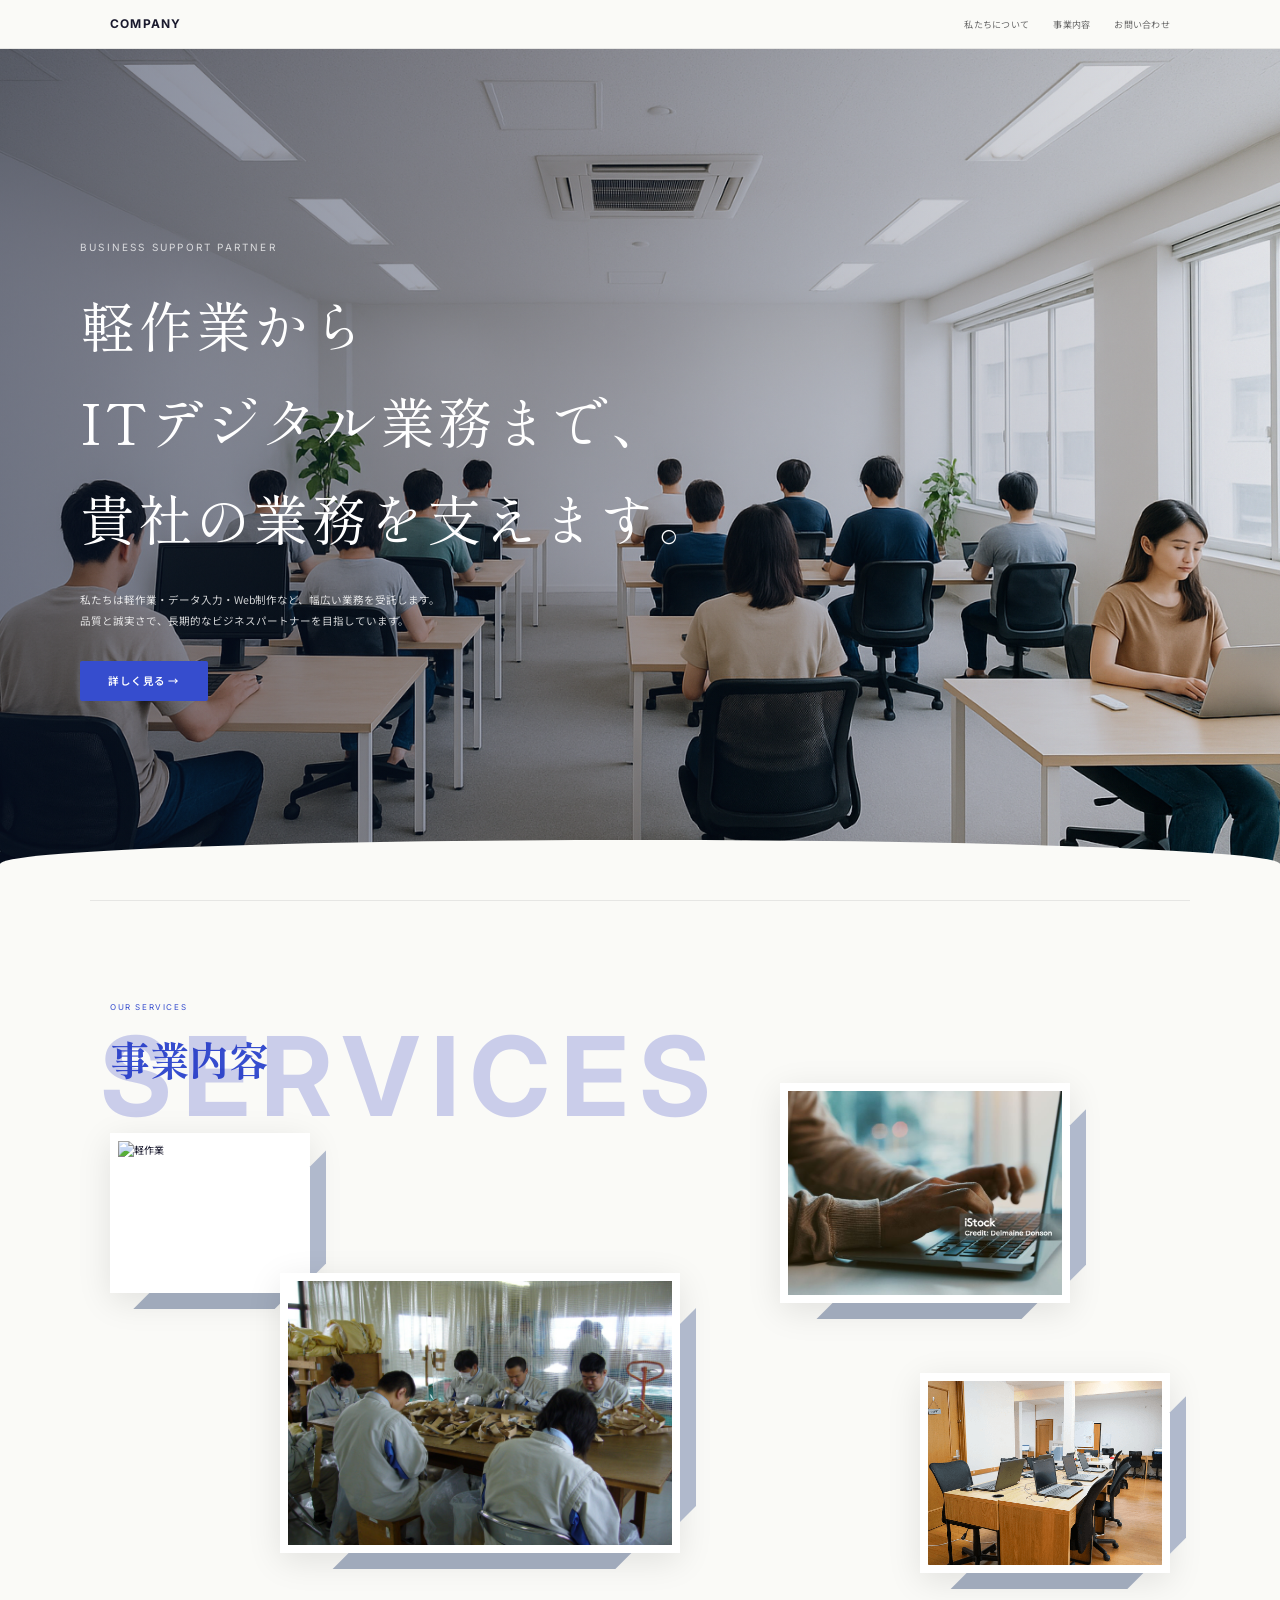
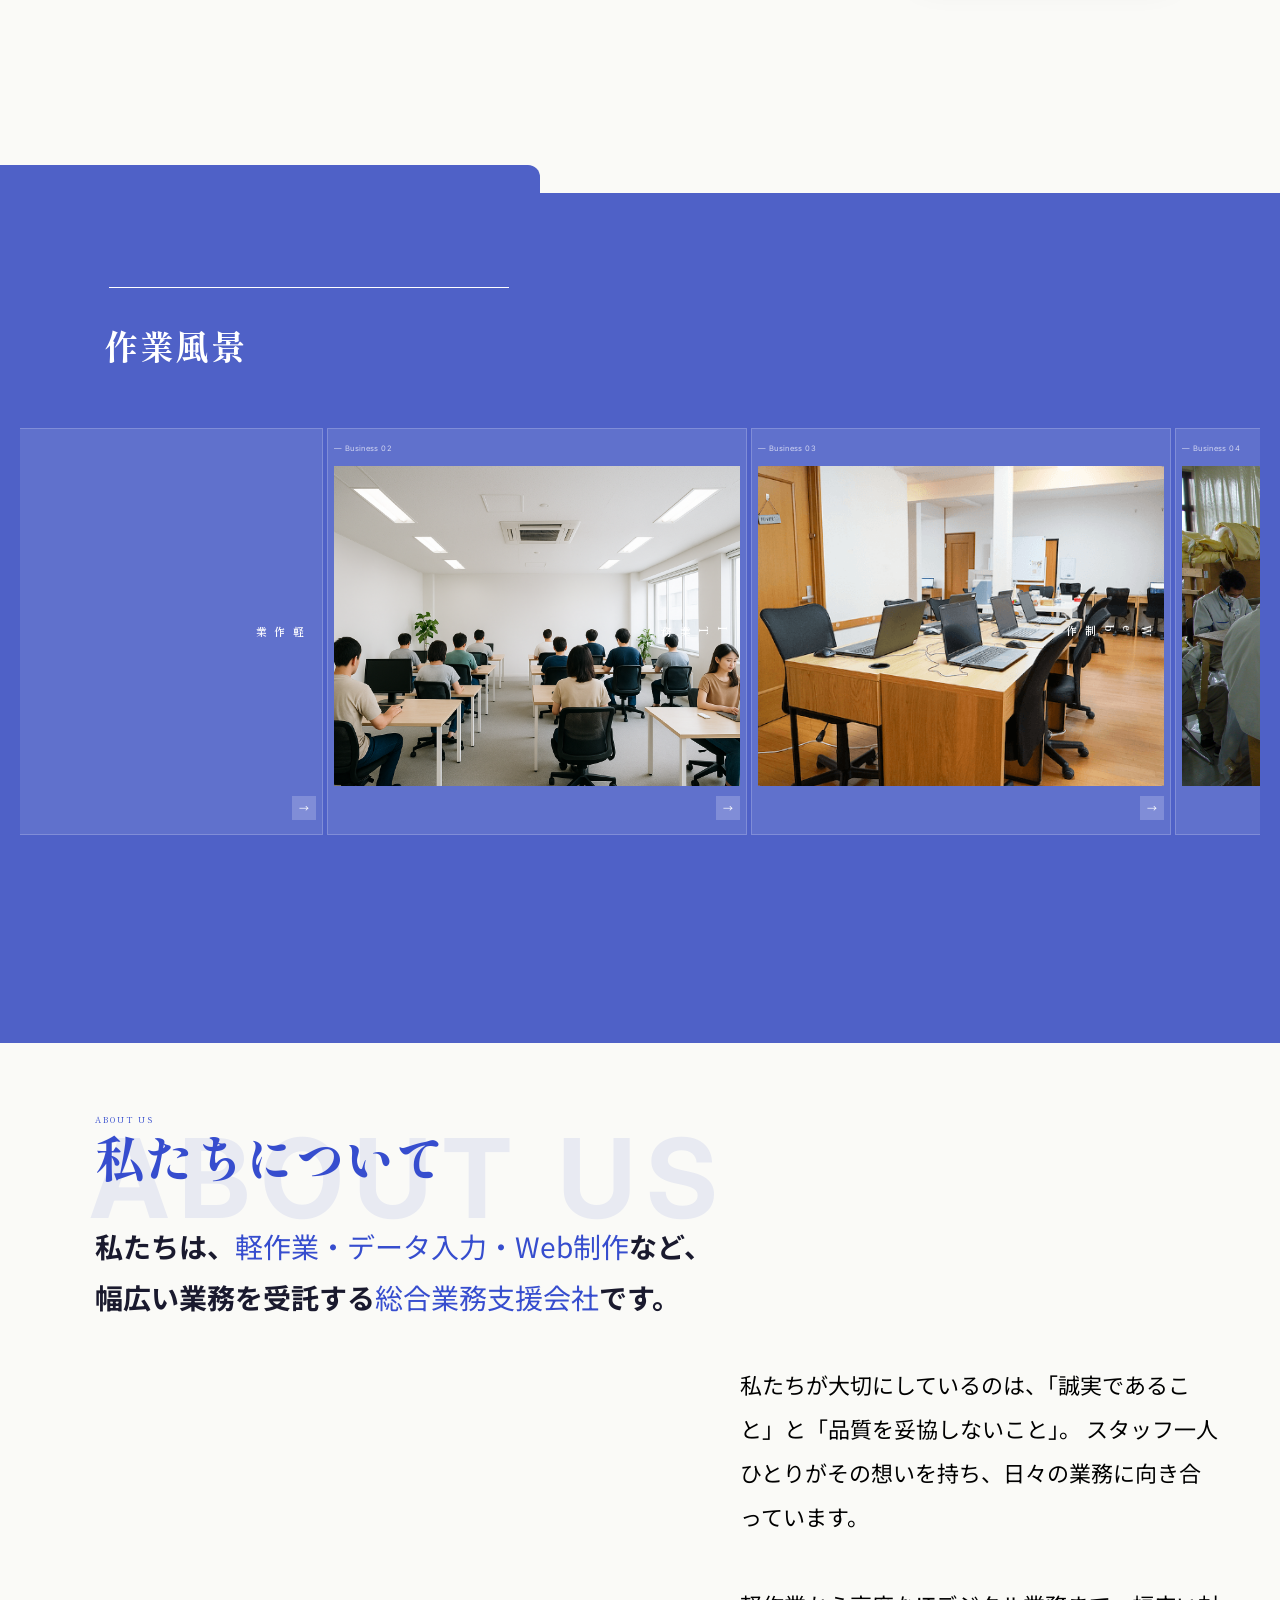
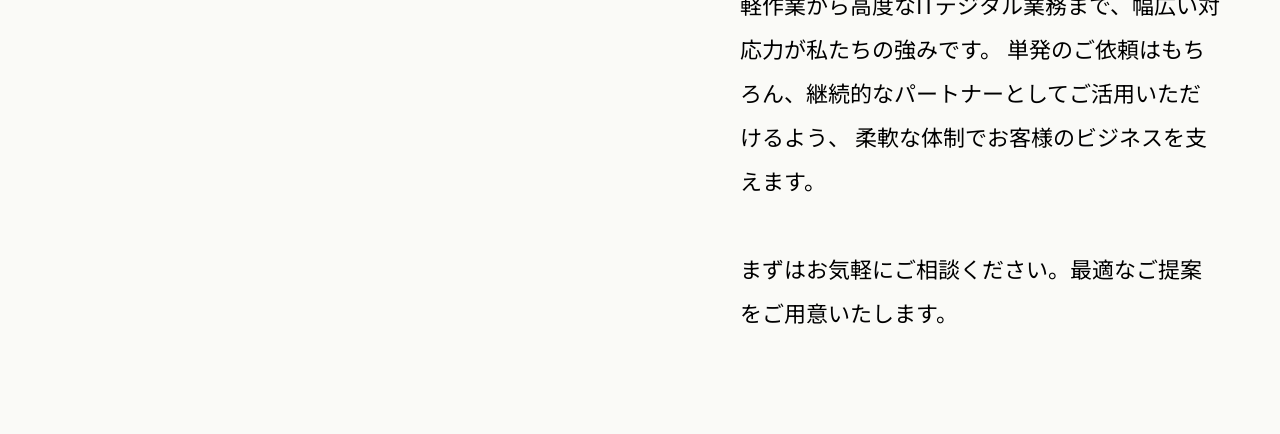
==== index.html @ 81dd6412 "update" ====
<!doctype html>
<html lang="ja">
  <head>
    <meta charset="UTF-8" />
    <meta name="viewport" content="width=device-width, initial-scale=1.0" />
    <title>株式会社〇〇 | 軽作業・IT・Web受注</title>
    <link rel="preconnect" href="https://fonts.googleapis.com" />
    <link href="https://fonts.googleapis.com/css2?family=Noto+Sans+JP:wght@400;500;700&family=Inter:wght@400;600;700&family=Shippori+Mincho:wght@400;600;700&display=swap" rel="stylesheet" />
    <link href="https://unpkg.com/aos@2.3.4/dist/aos.css" rel="stylesheet">
    <link rel="stylesheet" href="css/reset.css" />
    <link rel="stylesheet" href="css/style.css" />
    <link rel="stylesheet" href="css/work.css" />
  </head>
  <body>
    <!-- ナビゲーション -->
    <header class="header">
      <div class="header-inner">
        <a href="#" class="logo">COMPANY</a>
        <nav class="nav">
          <a href="#about" class="nav-link">私たちについて</a>
          <a href="service.html" class="nav-link">事業内容</a>
          <a href="#contact" class="nav-link">お問い合わせ</a>
        </nav>
      </div>
    </header>

    <!-- セクション0: フルスクリーンヒーロー（新規挿入） -->
    <section class="fv">
      <div class="fv-bg">
        <div class="fv-bg-slide fv-bg-slide--1 is-active"></div>
        <div class="fv-bg-slide fv-bg-slide--2"></div>
        <div class="fv-bg-slide fv-bg-slide--3"></div>
      </div>
      <div class="fv-inner">
        <p class="fv-label">Business Support Partner</p>
        <h1 class="fv-title">
          <span class="fv-line fv-line--1">軽作業から</span>
          <span class="fv-line fv-line--2">ITデジタル業務まで、</span>
          <span class="fv-line fv-line--3">貴社の業務を支えます。</span>
        </h1>
        <p class="fv-desc">
          私たちは軽作業・データ入力・Web制作など、幅広い業務を受託します。<br />
          品質と誠実さで、長期的なビジネスパートナーを目指しています。
        </p>
        <a href="#about" class="btn-primary fv-btn">詳しく見る →</a>
      </div>
    </section>
    <div class="fv-wave"></div>

    <!-- セクション2: 事業内容 -->
    <section class="service" id="service">
      <div class="service-inner">
        <p class="section-label" data-aos="fade">Our Services</p>
        <h2 class="section-title" data-aos="fade" data-aos-delay="100">事業内容</h2>
        <p class="service-bg-text" data-aos="fade" data-aos-delay="150">SERVICES</p>

        <!-- ジグザグ写真エリア -->
        <div class="service-zigzag">
          <div class="zz-photo zz-photo--1" data-aos="fade"><img src="img/軽作業風景.png" alt="軽作業" /></div>
          <div class="zz-photo zz-photo--2" data-aos="fade" data-aos-delay="100"><img src="img/軽作業風景_1.jpg" alt="軽作業2" /></div>
          <div class="zz-photo zz-photo--3" data-aos="fade" data-aos-delay="200"><img src="img/IT作業風景.jpg" alt="IT作業" /></div>
          <div class="zz-photo zz-photo--4" data-aos="fade" data-aos-delay="300"><img src="img/デスク風景.png" alt="デスク" /></div>
        </div>
      </div>
    </section>

    <!-- セクション3: スライダー -->
    <section class="slider-section" id="business">
      <div class="slider-left"> <p class="slider-label">作業風景</p> </div>

      <div class="slider-track-wrap">
        <div class="slider-track" id="sliderTrack">
          <!-- スライドカードエリア -->
          <div class="slide-card">
            <p class="slide-num">— Business 01</p>
            <div class="slide-img-wrap">
              <img src="img/軽作業風景.png" alt="軽作業" />
            </div>
            <p class="slide-name">軽<br />作<br />業</p>
            <a href="#" class="slide-arrow">→</a>
          </div>

          <div class="slide-card">
            <p class="slide-num">— Business 02</p>
            <div class="slide-img-wrap">
              <img src="img/同じほうこうをむいているIT.png" alt="IT作業" />
            </div>
            <p class="slide-name">I<br />T<br />業<br />務</p>
            <a href="#" class="slide-arrow">→</a>
          </div>

          <div class="slide-card">
            <p class="slide-num">— Business 03</p>
            <div class="slide-img-wrap">
              <img src="img/デスク風景.png" alt="Web制作" />
            </div>
            <p class="slide-name">W<br />e<br />b<br />制<br />作</p>
            <a href="#" class="slide-arrow">→</a>
          </div>

          <div class="slide-card">
            <p class="slide-num">— Business 04</p>
            <div class="slide-img-wrap">
              <img src="img/軽作業風景_1.jpg" alt="データ入力" />
            </div>
            <p class="slide-name">デ<br />ー<br />タ<br />入<br />力</p>
            <a href="#" class="slide-arrow">→</a>
          </div>
        </div>
      </div>
    </section>

    <!-- セクション4: 会社について -->
    <section class="about-section" id="about-us">
      <p class="about-bg-text">ABOUT US</p>
      <div class="about-top">
        <p class="about-label" data-aos="fade">About us</p>
        <h2 class="about-heading" data-aos="fade" data-aos-delay="100">私たちについて</h2>
      </div>
      <div class="about-inner">
        <div class="about-right">
          <p class="about-catch" data-aos="fade" data-aos-delay="150">
            私たちは、<span class="about-accent">軽作業・データ入力・Web制作</span>など、<br />
            幅広い業務を受託する<span class="about-accent">総合業務支援会社</span>です。
          </p>
          <div class="about-desc-wrap" data-aos="fade" data-aos-delay="250">
            <p class="about-desc">
              私たちが大切にしているのは、「誠実であること」と「品質を妥協しないこと」。
              スタッフ一人ひとりがその想いを持ち、日々の業務に向き合っています。<br /><br />
              軽作業から高度なITデジタル業務まで、幅広い対応力が私たちの強みです。
              単発のご依頼はもちろん、継続的なパートナーとしてご活用いただけるよう、
              柔軟な体制でお客様のビジネスを支えます。<br /><br />
              まずはお気軽にご相談ください。最適なご提案をご用意いたします。
            </p>
          </div>
        </div>
      </div>
    </section>

    <script src="script.js"></script>
    <script src="https://unpkg.com/aos@2.3.4/dist/aos.js"></script>
    <script>AOS.init({ duration: 1200, once: true });</script>
  </body>
</html>
---- css/style.css ----
/*
Theme Name: 
*/

html {
  font-size: calc(10 / 1280 * 100vw);
  /* 画面幅1280pxで10px*/
}

img {
  width: 100%;
  object-fit: cover;
}

.sp_only {
  display: none;
}
/* <!-- メインビジュアルここから --> */
.ar_main_img {
  height: 37rem;
  object-fit: cover;
}

/* ┌─────────────────────────────────────────┐
   │ サイト共通部分                        │
   └─────────────────────────────────────────┘ */
:root {
  --side-width: 22rem;
  --font-size-base: 1.4rem;
}

@media screen and (max-width: 699.98px) {
  html {
    font-size: calc(10 / 375 * 100vw);
    /* 画面幅375pxで10px*/
  }
  /* <!-- メインビジュアルここから --> */
  .ar_main_img {
    margin-top: 8rem;
    height: 15rem;
  }
  /* <!-- メインビジュアルここまで --> */
  .sp_only {
    display: block;
  }
}
---- css/work.css ----
/* ===========================
   スクロール出現アニメーション
   =========================== */
.reveal {
  opacity: 0;
  transform: translateY(40px);
  transition:
    opacity 0.9s ease-out,
    transform 0.9s ease-out;
}
.reveal.is-visible {
  opacity: 1;
  transform: translateY(0);
}
.reveal-left {
  opacity: 0;
  transform: translateX(-60px);
  transition:
    opacity 0.9s ease-out,
    transform 0.9s ease-out;
}
.reveal-left.is-visible {
  opacity: 1;
  transform: translateX(0);
}
.reveal-right {
  opacity: 0;
  transform: translateX(60px);
  transition:
    opacity 0.9s ease-out,
    transform 0.9s ease-out;
}
.reveal-right.is-visible {
  opacity: 1;
  transform: translateX(0);
}
.reveal-delay-1 {
  transition-delay: 0.15s;
}
.reveal-delay-2 {
  transition-delay: 0.3s;
}
.reveal-delay-3 {
  transition-delay: 0.45s;
}

/* ===========================
   リセット・基本設定
   =========================== */

*,
*::before,
*::after {
  margin: 0;
  padding: 0;
  box-sizing: border-box;
}

:root {
  --bg: #fafaf7;
  --bg-card: #ffffff;
  --bg-card-hover: #eef1f8;
  --border: rgba(0, 0, 0, 0.08);
  --text-primary: #1a1a2e;
  --text-secondary: #666;
  --accent: #364dce;
  --accent-light: rgba(59, 78, 240, 0.1);
  --font-en: "Inter", sans-serif;
  --font-ja: "Noto Sans JP", sans-serif;
  --work-bg-color: #4f61c7; /*作業風景用カラー（第三セクション）*/
  --font-title: "Shippori Mincho", serif;
}

body {
  background: var(--bg);
  color: var(--text-primary);
  font-family: var(--font-ja);
  line-height: 1.7;
}

a {
  text-decoration: none;
  color: inherit;
}

/* ┌─────────────────────────────────────────┐
   │ ヘッダー                        │
   └─────────────────────────────────────────┘ */

.header {
  position: fixed;
  top: 0;
  left: 0;
  width: 100%;
  z-index: 100;
  border-bottom: 1px solid var(--border);
  background: var(--bg);
  backdrop-filter: blur(12px);
}

.header-inner {
  max-width: 110rem;
  margin: 0 auto;
  padding: 1.4rem 2rem;
  display: flex;
  align-items: center;
  justify-content: space-between;
}

.logo {
  font-family: var(--font-en);
  font-weight: 700;
  font-size: 1.2rem;
  letter-spacing: 0.1em;
  color: var(--text-primary);
}

.nav {
  display: flex;
  gap: 2.4rem;
}

.nav-link {
  font-size: 0.9rem;
  color: var(--text-secondary);
  transition: color 0.2s;
  letter-spacing: 0.03em;
}

.nav-link:hover {
  color: var(--text-primary);
}

/* ┌─────────────────────────────────────────┐
   │ フルスクリーンヒーロー（新規）          │
   └─────────────────────────────────────────┘ */

.fv {
  position: relative;
  width: 100%;
  min-height: 100vh;
  display: flex;
  align-items: center;
  overflow: hidden;
}

/* 背景スライドショーラッパー */
.fv-bg {
  position: absolute;
  inset: 0;
  z-index: 0;
}

.fv-bg-slide {
  position: absolute;
  inset: 0;
  background-size: cover;
  background-position: center;
  opacity: 0;
  transition: opacity 1.4s ease;
}

.fv-bg-slide.is-active {
  opacity: 1;
}

.fv-bg-slide--1 {
  background-image: url("../img/女性の画像・メッセージ付き.webp");
}

.fv-bg-slide--2 {
  background-image: url("../img/同じほうこうをむいているIT.png");
}

.fv-bg-slide--3 {
  background-image: url("../img/軽作業風景_AI.png");
}

/* 左から右へ暗くなるオーバーレイ（テキスト読みやすく） */
.fv::after {
  content: "";
  position: absolute;
  inset: 0;
  background: linear-gradient(to right, rgba(10, 20, 50, 0.5) 0%, rgba(10, 20, 50, 0.3) 55%, rgba(10, 20, 50, 0.1) 100%);
  z-index: 1;
}

@keyframes fv-zoom {
  from {
    transform: scale(1.08);
  }
  to {
    transform: scale(1);
  }
}

/* 白波（FVの直後・FV画像の上に重ねる） */
.fv-wave {
  position: relative;
  margin-top: -60px;
  height: 60px;
  background: var(--bg);
  border-radius: 50% 50% 0 0 / 40% 40% 0 0;
  z-index: 10;
}

.fv-inner {
  position: relative;
  z-index: 2;
  padding: 12rem 8rem 8rem;
  max-width: 80rem;
}

.fv-label {
  font-family: var(--font-en);
  font-size: 1rem;
  letter-spacing: 0.22em;
  color: rgba(255, 255, 255, 0.75);
  text-transform: uppercase;
  margin-bottom: 2rem;
  opacity: 0;
  animation: fv-slide-in 0.8s ease-out 0.2s forwards;
}

.fv-title {
  font-family: var(--font-title);
  font-size: 5.5rem;
  font-weight: 600;
  line-height: 1.75;
  letter-spacing: 0.05em;
  color: #fff;
  margin-bottom: 2.4rem;
}

.fv-line {
  display: block;
  opacity: 0;
  animation: fv-slide-in 0.8s ease-out forwards;
}

.fv-line--1 {
  animation-delay: 0.5s;
}
.fv-line--2 {
  animation-delay: 0.85s;
}
.fv-line--3 {
  animation-delay: 1.2s;
}

@keyframes fv-slide-in {
  from {
    opacity: 0;
    transform: translateX(-48px);
  }
  to {
    opacity: 1;
    transform: translateX(0);
  }
}

.fv-desc {
  font-size: 1.05rem;
  color: rgba(255, 255, 255, 0.82);
  line-height: 2;
  margin-bottom: 3rem;
  opacity: 0;
  animation: fv-slide-in 0.8s ease-out 1.6s forwards;
}

.fv-btn {
  opacity: 0;
  animation: fv-slide-in 0.8s ease-out 2s forwards;
}

/* ┌─────────────────────────────────────────┐
   │ メインビジュアル                        │
   └─────────────────────────────────────────┘ */

.hero {
  min-height: 100vh;
  display: flex;
  align-items: center;
  padding: 8rem 2rem 6rem;
  position: relative;
  overflow: hidden;
  max-width: 110rem;
  margin: 0 auto;
}

.hero-inner {
  position: relative;
  z-index: 2;
  max-width: 64rem;
}

.hero-label {
  font-family: var(--font-en);
  font-size: 1rem;
  letter-spacing: 0.2em;
  color: var(--accent);
  text-transform: uppercase;
  margin-bottom: 2rem;
}

.hero-title {
  font-family: var(--font-title);
  font-size: 5.5rem;
  font-weight: 600;
  line-height: 1.7;
  letter-spacing: 0.05em;
  margin-bottom: 2rem;
  color: var(--text-primary);
}

.hero-accent {
  color: var(--accent);
}

/* 蛍光ペンアニメーション */
.marker {
  background-image: linear-gradient(to right, rgba(100, 180, 255, 0.5) 0%, rgba(100, 180, 255, 0.5) 100%);
  background-repeat: no-repeat;
  background-size: 0% 0.4em;
  background-position: left 90%;
  padding-bottom: 0.1em;
  animation: marker-draw 0.6s ease forwards;
  animation-play-state: paused;
}

.marker--1 {
  animation-delay: 0.3s;
}
.marker--2 {
  animation-delay: 0.9s;
}
.marker--3 {
  animation-delay: 1.5s;
}

@keyframes marker-draw {
  from {
    background-size: 0% 0.4em;
  }
  to {
    background-size: 100% 0.4em;
  }
}

body.loaded .marker {
  animation-play-state: running;
}

.hero-desc {
  font-size: 1.1rem;
  color: var(--text-secondary);
  line-height: 1.9;
  margin-bottom: 3rem;
}

.btn-primary {
  display: inline-block;
  padding: 1.1rem 2.8rem;
  background: var(--accent);
  color: #fff;
  font-size: 1.05rem;
  font-weight: 600;
  letter-spacing: 0.05em;
  border-radius: 2px;
  transition: opacity 0.2s;
}

.btn-primary:hover {
  opacity: 0.85;
}

/* ヒーロー右側 */
.hero-deco {
  position: absolute;
  right: 0;
  top: 50%;
  transform: translateY(-50%);
  width: 64rem;
  height: 60rem;
  pointer-events: none;
}

.hero-photo {
  position: absolute;
  background: #fff;
  padding: 0.8rem;
  box-shadow: 0 1.2rem 4rem rgba(0, 0, 0, 0.15);
}

.hero-photo img {
  display: block;
  width: 100%;
  height: 100%;
  object-fit: cover;
}

/* 右側面 */
.hero-photo::before {
  content: "";
  position: absolute;
  top: 1.2rem;
  right: -1.8rem;
  width: 1.8rem;
  height: 100%;
  background: #b0b9cc;
  transform-origin: left center;
  transform: skewY(-45deg) scaleY(0.707);
}

/* 下側面 */
.hero-photo::after {
  content: "";
  position: absolute;
  bottom: -1.8rem;
  left: 1.2rem;
  width: 100%;
  height: 1.8rem;
  background: #a0aabb;
  transform-origin: top center;
  transform: skewX(-45deg) scaleX(0.707);
}

.hero-photo--1 {
  width: 46rem;
  height: 31.5rem;
  top: 0;
  right: 0;
  z-index: 2;
}

.hero-photo--2 {
  width: 40rem;
  height: 27.5rem;
  bottom: -4rem;
  right: 0;
  z-index: 1;
}

/* ┌─────────────────────────────────────────┐
    │ 事業内容（セクション2）                        │
    └─────────────────────────────────────────┘ */

.service {
  padding: 10rem 2rem 17rem;
  max-width: 110rem;

  margin: 0 auto;
  border-top: 1px solid var(--border);
  overflow: visible;
  position: relative;
}

.service::after {
  content: "";
  position: absolute;
  bottom: 0;
  left: -10rem;
  width: 101vw; /* 画面幅いっぱいにする */
  height: 5rem;
  /* background: linear-gradient(to bottom, #b0badc, var(--accent)); */
  background-color: var(--work-bg-color);
  z-index: 0;
}

.service::before {
  content: "";
  position: absolute;
  bottom: 5rem;
  left: -10rem;
  width: 50%;
  height: 2.8rem;
  /* background: linear-gradient(to bottom, #b0badc, var(--accent)); */
  background-color: var(--work-bg-color);
  border-radius: 0 1.2rem 0 0;
  z-index: 0;
}

.service-inner {
  max-width: 110rem;
  margin: 0 auto;
  position: relative;
}

.section-label {
  font-family: var(--font-en);
  font-size: 0.8rem;
  letter-spacing: 0.2em;
  color: var(--accent);
  text-transform: uppercase;
  margin-bottom: 1rem;
}

/* 事業内容 */
.section-title {
  font-size: 4rem;
  font-weight: 800;
  margin-bottom: 2rem;
  letter-spacing: -0.01em;
  color: var(--accent);
  font-family: var(--font-title);
}

/* 背景の大きい薄いテキスト */
.service-bg-text {
  font-family: var(--font-en);
  font-size: clamp(6rem, 14vw, 11rem);
  font-weight: 700;
  color: rgba(31, 47, 190, 0.22);
  position: absolute;
  top: 2rem;
  left: -1rem;
  letter-spacing: 0.1em;
  pointer-events: none;
  user-select: none;
  line-height: 1;
}

/* ジグザグ写真エリア */
.service-zigzag {
  position: relative;
  height: 56rem;
  margin-top: 2rem;
}

.zz-photo {
  position: absolute;
  background: #fff;
  padding: 0.8rem;
  box-shadow: 0 0.8rem 3.2rem rgba(0, 0, 0, 0.1);
  overflow: visible;
}

.zz-photo img {
  display: block;
  width: 100%;
  height: 100%;
  object-fit: cover;
  position: relative;
  z-index: 2;
}

.zz-photo::before {
  content: "";
  position: absolute;
  top: 1rem;
  right: -1.6rem;
  width: 1.6rem;
  height: 100%;
  background: #b0b9cc;
  transform-origin: left center;
  transform: skewY(-45deg) scaleY(0.707);
  z-index: 1;
}

.zz-photo::after {
  content: "";
  position: absolute;
  bottom: -1.6rem;
  left: 1rem;
  width: 100%;
  height: 1.6rem;
  background: #a0aabb;
  transform-origin: top center;
  transform: skewX(-45deg) scaleX(0.707);
  z-index: 1;
}

.zz-photo--1 {
  width: 20rem;
  height: 16rem;
  top: 2rem;
  left: 0;
}

.zz-photo--2 {
  width: 40rem;
  height: 28rem;
  top: 16rem;
  left: 17rem;
  z-index: 2;
}

.zz-photo--3 {
  width: 29rem;
  height: 22rem;
  top: -3rem;
  right: 10rem;
}

.zz-photo--4 {
  width: 25rem;
  height: 20rem;
  top: 26rem;
  right: 0;
}

/* 青い三角装飾 */
.deco-tri {
  position: absolute;
  width: 0;
  height: 0;
  pointer-events: none;
}

.deco-tri--1 {
  border-left: 4rem solid transparent;
  border-right: 4rem solid transparent;
  border-bottom: 7rem solid var(--accent);
  top: 1rem;
  right: 16rem;
  transform: rotate(20deg);
}

.deco-tri--2 {
  border-left: 2.8rem solid transparent;
  border-right: 2.8rem solid transparent;
  border-bottom: 5rem solid var(--accent);
  bottom: 20rem;
  left: 38rem;
  transform: rotate(-15deg);
}

.deco-tri--3 {
  border-left: 2rem solid transparent;
  border-right: 2rem solid transparent;
  border-bottom: 3.6rem solid var(--accent);
  bottom: 16rem;
  right: 24rem;
  transform: rotate(10deg);
}

.service-num {
  font-family: var(--font-en);
  font-size: 0.75rem;
  color: var(--accent);
  letter-spacing: 0.1em;
  display: block;
  margin-bottom: 0.6rem;
}

.service-name {
  font-size: 1.05rem;
  font-weight: 700;
  margin-bottom: 0.5rem;
  color: var(--text-primary);
}

.service-desc {
  font-size: 0.82rem;
  color: var(--text-secondary);
  line-height: 1.8;
}

/* ┌─────────────────────────────────────────┐
   │ スライダーセクション                        │
   └─────────────────────────────────────────┘ */

.slider-section {
  padding: 7rem 2rem 10rem;

  background: var(--work-bg-color);
  position: relative;
  overflow: hidden;
  height: auto;
  min-height: 80rem;
}

.slider-left {
  flex-shrink: 0;
  padding: 0.4rem;
  display: flex;
  flex-direction: column;
  justify-content: flex-start;
  position: relative;
  z-index: 2;
}

/* 作業風景 */
.slider-label {
  font-family: var(--font-title);
  font-size: 4rem;
  font-size: clamp(2.2rem, 4vw, 3.4rem);
  font-weight: 700;
  color: white;
  letter-spacing: 0.05em;
  margin-bottom: 5rem;
  margin-left: 8rem;
  position: relative;
}

.slider-label::after {
  content: "";

  position: absolute;
  top: -3rem;
  left: 0.5rem;
  width: 40rem;
  height: 0.1rem;
  color: white;
  border-top: 0.1rem solid white;
}

.slider-btn:hover {
  opacity: 1;
}

/* スライドトラック */
.slider-track-wrap {
  overflow: hidden;
  position: relative;
}

.slider-track-wrap::before,
.slider-track-wrap::after {
  content: "";
  position: absolute;
  top: 0;
  width: 12rem;
  height: 100%;
  z-index: 2;
  pointer-events: none;
}

.slider-track-wrap::before {
  left: 0;
  /* background: linear-gradient(to right, var(--accent), transparent); */
}

.slider-track-wrap::after {
  right: 0;
  /* background: linear-gradient(to left, var(--accent), transparent); */
}

.slider-track {
  display: flex;
  gap: 0.4rem;
  padding: 0;
  will-change: transform;
}

.slide-card {
  flex-shrink: 0;
  width: 42rem;
  background: rgba(255, 255, 255, 0.1);
  border: 1px solid rgba(255, 255, 255, 0.2);
  padding: 1.4rem 0.6rem;
  position: relative;
  display: flex;
  flex-direction: column;
}

.slide-num {
  font-family: var(--font-en);
  font-size: 0.75rem;
  color: rgba(255, 255, 255, 0.7);
  margin-bottom: 1rem;
  letter-spacing: 0.05em;
}

.slide-img-wrap {
  width: 100%;
  height: 32rem;
  overflow: hidden;
  margin-bottom: 1rem;
}

.slide-img-wrap img {
  width: 100%;
  height: 100%;
  object-fit: cover;
}

.slide-name {
  font-family: "Shippori Mincho", serif;
  font-size: 1.1rem;
  font-weight: 600;
  color: #fff;
  writing-mode: vertical-rl;
  position: absolute;
  right: 1.4rem;
  top: 50%;
  transform: translateY(-50%);
}

.slide-arrow {
  display: inline-flex;
  align-items: center;
  justify-content: center;
  width: 2.4rem;
  height: 2.4rem;
  background: rgba(255, 255, 255, 0.2);
  color: #fff;
  font-size: 1rem;
  margin-top: auto;
  align-self: flex-end;
  transition: background 0.2s;
}

.slide-arrow:hover {
  background: rgba(255, 255, 255, 0.4);
}

/* 事業一覧ボタン */
.slider-more {
  width: 12rem;
  flex-shrink: 0;
  display: flex;
  align-items: flex-end;
  padding: 3rem 2rem;
}

.btn-more {
  display: inline-flex;
  align-items: center;
  gap: 1rem;
  padding: 1rem 1.6rem;
  background: #fff;
  color: var(--accent);
  font-weight: 700;
  font-size: 0.95rem;
  white-space: nowrap;
}

.btn-more:hover {
  opacity: 0.85;
}

/* ┌─────────────────────────────────────────┐
    │ セクション4: 会社について                       │
    └─────────────────────────────────────────┘ */

.about-section {
  position: relative;
  background: var(--bg);
  min-height: 100vh;
  padding: 7rem 6rem 10rem 9.5rem;
  overflow: hidden;
}

.about-top {
  margin-bottom: 4rem;
}

.about-label {
  font-family: var(--font-title);
  font-size: 0.8rem;
  letter-spacing: 0.25em;
  color: var(--accent);
  text-transform: uppercase;
  margin-bottom: 0.5rem;
}

.about-heading {
  font-family: var(--font-title);
  font-size: 5rem;
  color: var(--accent);
  font-weight: 800;
  line-height: 1;
}

.about-bg-text {
  font-family: var(--font-en);
  font-size: clamp(6rem, 14vw, 11rem);
  font-weight: 700;
  color: rgba(31, 47, 190, 0.08);
  position: absolute;
  top: 8rem;
  left: 9rem;
  letter-spacing: 0.1em;
  pointer-events: none;
  user-select: none;
  line-height: 1;
}

.about-inner {
  display: flex;
  gap: 4rem;
  align-items: flex-start;
}

/* 3D図形エリア */
.about-shapes {
  flex-shrink: 0;
  width: 36rem;
  position: relative;
  height: 44rem;
}

.about-tri {
  position: absolute;
  width: 0;
  height: 0;
  pointer-events: none;
}

.about-tri--1 {
  border-left: 5rem solid transparent;
  border-right: 5rem solid transparent;
  border-bottom: 8.5rem solid var(--accent);
  top: 2rem;
  left: 4rem;
  opacity: 0.9;
}

.about-tri--2 {
  border-left: 7rem solid transparent;
  border-right: 7rem solid transparent;
  border-bottom: 12rem solid var(--accent);
  bottom: 0;
  right: 2rem;
  opacity: 0.7;
}

.about-box {
  position: absolute;
  width: 22rem;
  height: 22rem;
  background: var(--accent);
  bottom: 2rem;
  left: 2rem;
  transform: perspective(600px) rotateX(15deg) rotateY(-20deg);
  box-shadow: 2rem 2rem 0 rgba(54, 77, 206, 0.3);
  overflow: visible;
}

.about-box::before {
  content: "";
  position: absolute;
  top: 1.2rem;
  right: -2rem;
  width: 2rem;
  height: 100%;
  background: #2a3aaa;
  transform-origin: left center;
  transform: skewY(-45deg) scaleY(0.707);
}

.about-box::after {
  content: "";
  position: absolute;
  bottom: -2rem;
  left: 1.2rem;
  width: 100%;
  height: 2rem;
  background: #1e2d8c;
  transform-origin: top center;
  transform: skewX(-45deg) scaleX(0.707);
}

/* テキストエリア */
.about-right {
  flex: 1;
  display: flex;
  flex-direction: column;
  gap: 4rem;
}

.about-catch {
  font-size: clamp(1.8rem, 3.2vw, 2.8rem);
  font-weight: 700;
  line-height: 1.8;
  color: var(--text-primary);
}

.about-accent {
  color: var(--accent);
}

.about-desc-wrap {
  display: flex;
  flex-direction: column;
  align-items: flex-end;
  gap: 2.5rem;
}

.about-desc {
  font-size: 2.2rem;
  line-height: 2;
  color: black;
  text-align: left;
  max-width: 48rem;
  align-self: flex-end;
}

.about-btn {
  display: inline-flex;
  align-items: center;
  gap: 1.2rem;
  padding: 1.4rem 3.2rem;
  background: var(--accent);
  color: #fff;
  font-weight: 700;
  font-size: 1rem;
  transition: opacity 0.2s;
  align-self: flex-end;
}

.about-btn:hover {
  opacity: 0.85;
}

/* 下部大テキスト */
.service-bottom-text {
  font-family: var(--font-en);
  font-size: clamp(4rem, 10vw, 8rem);
  font-weight: 700;
  color: var(--accent);
  letter-spacing: 0.05em;
  line-height: 1;
  margin-top: 2rem;
}
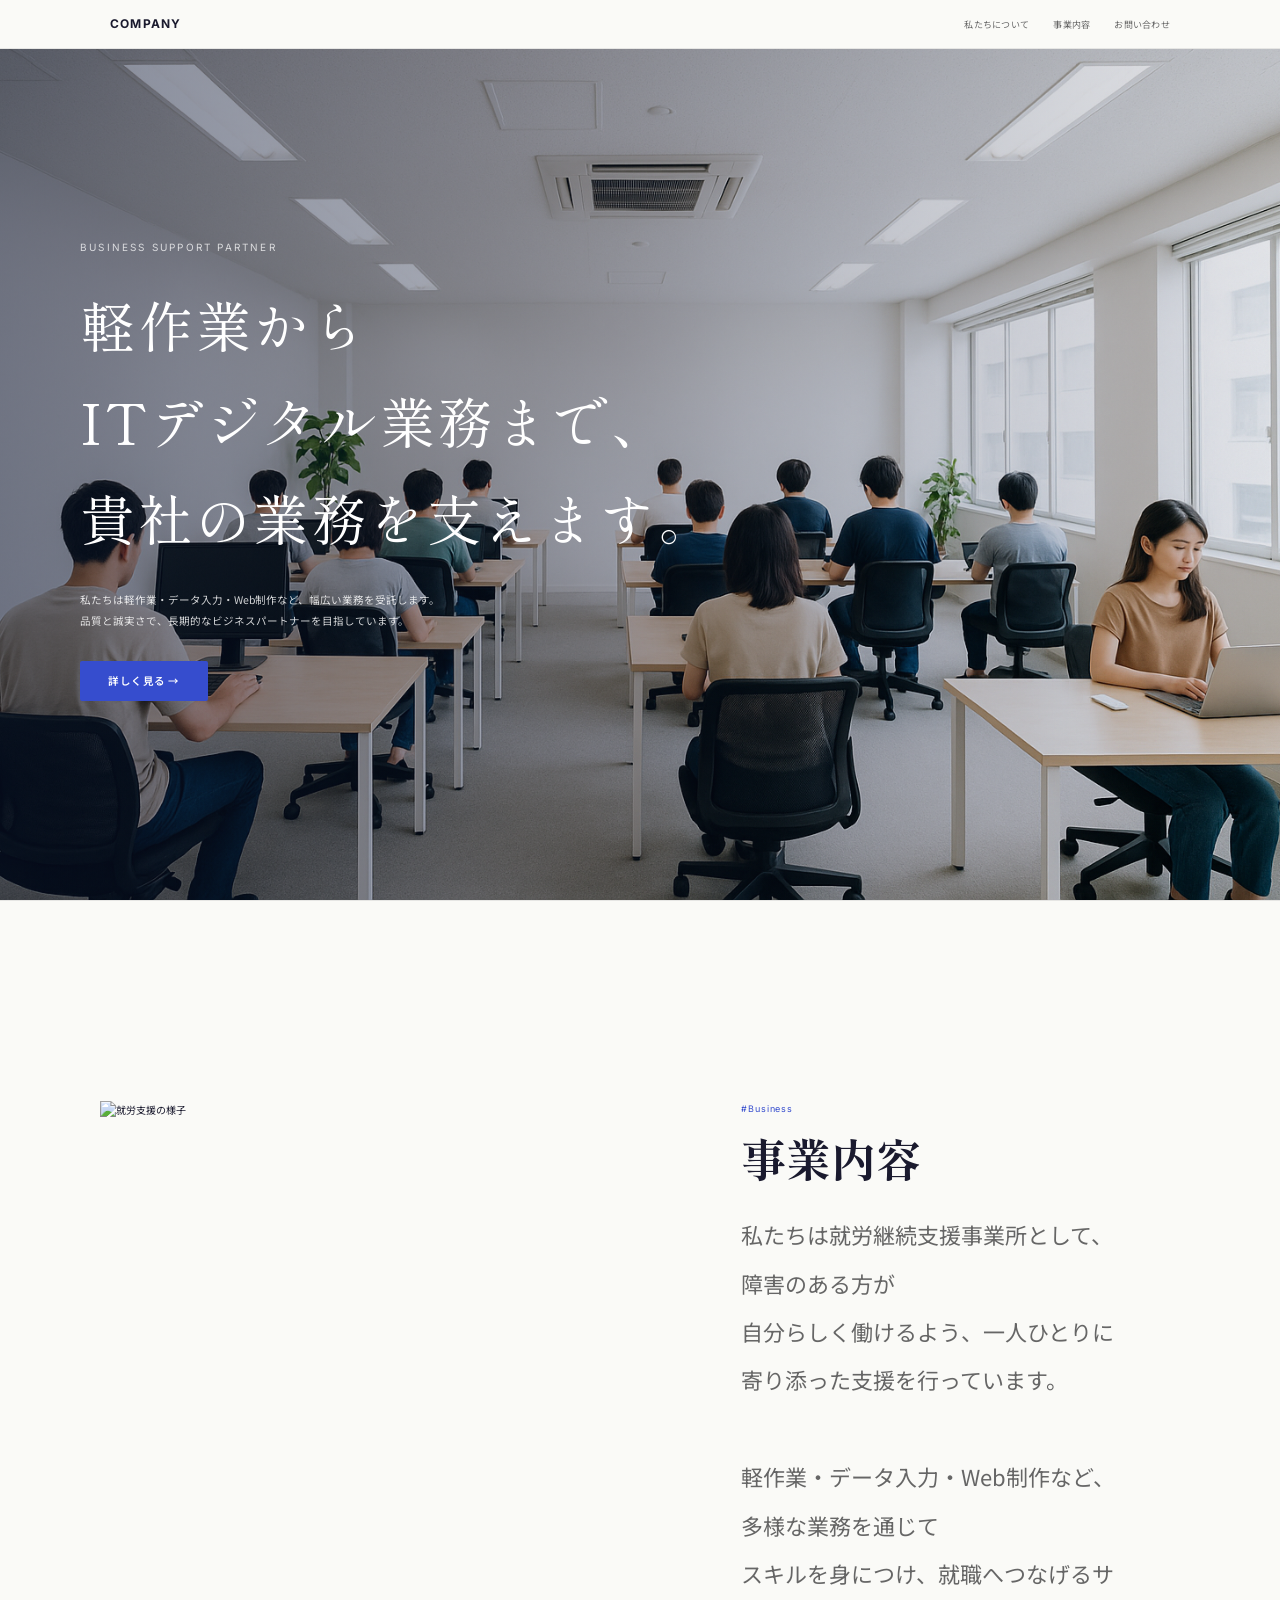
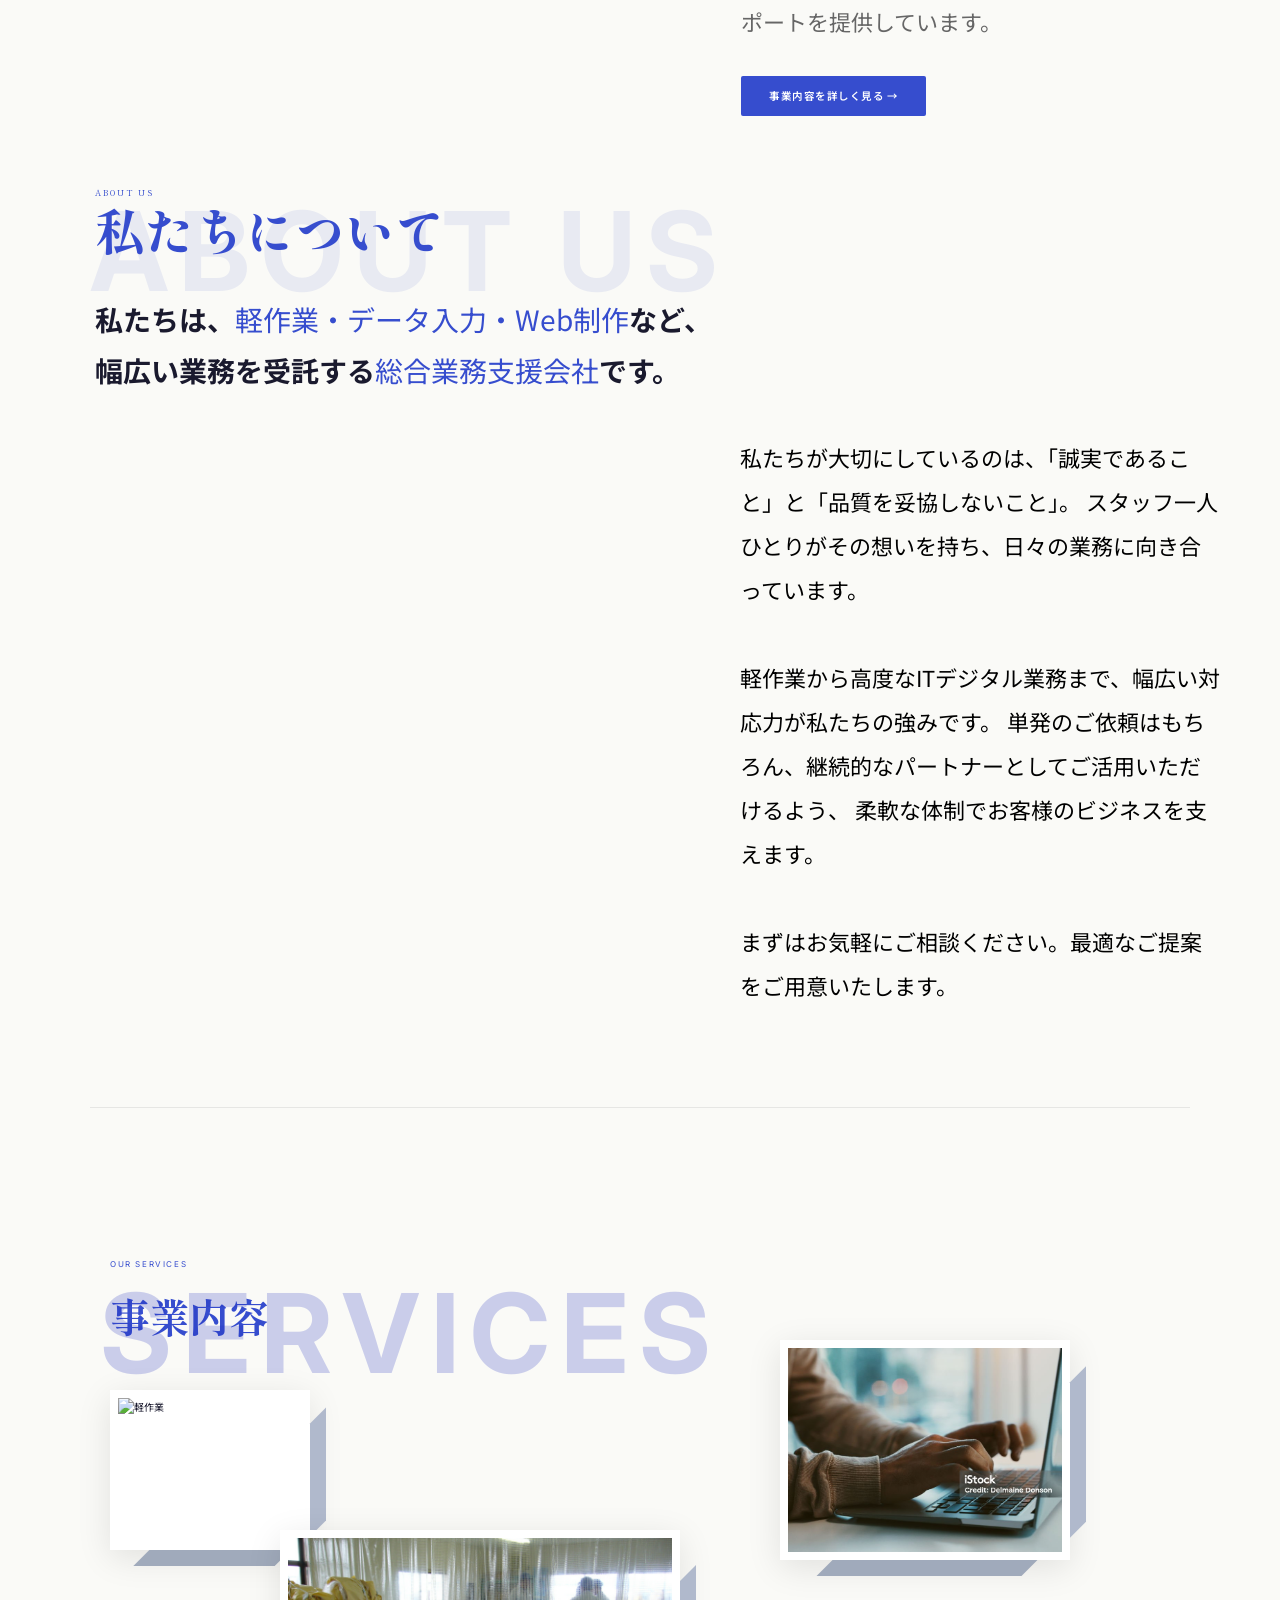
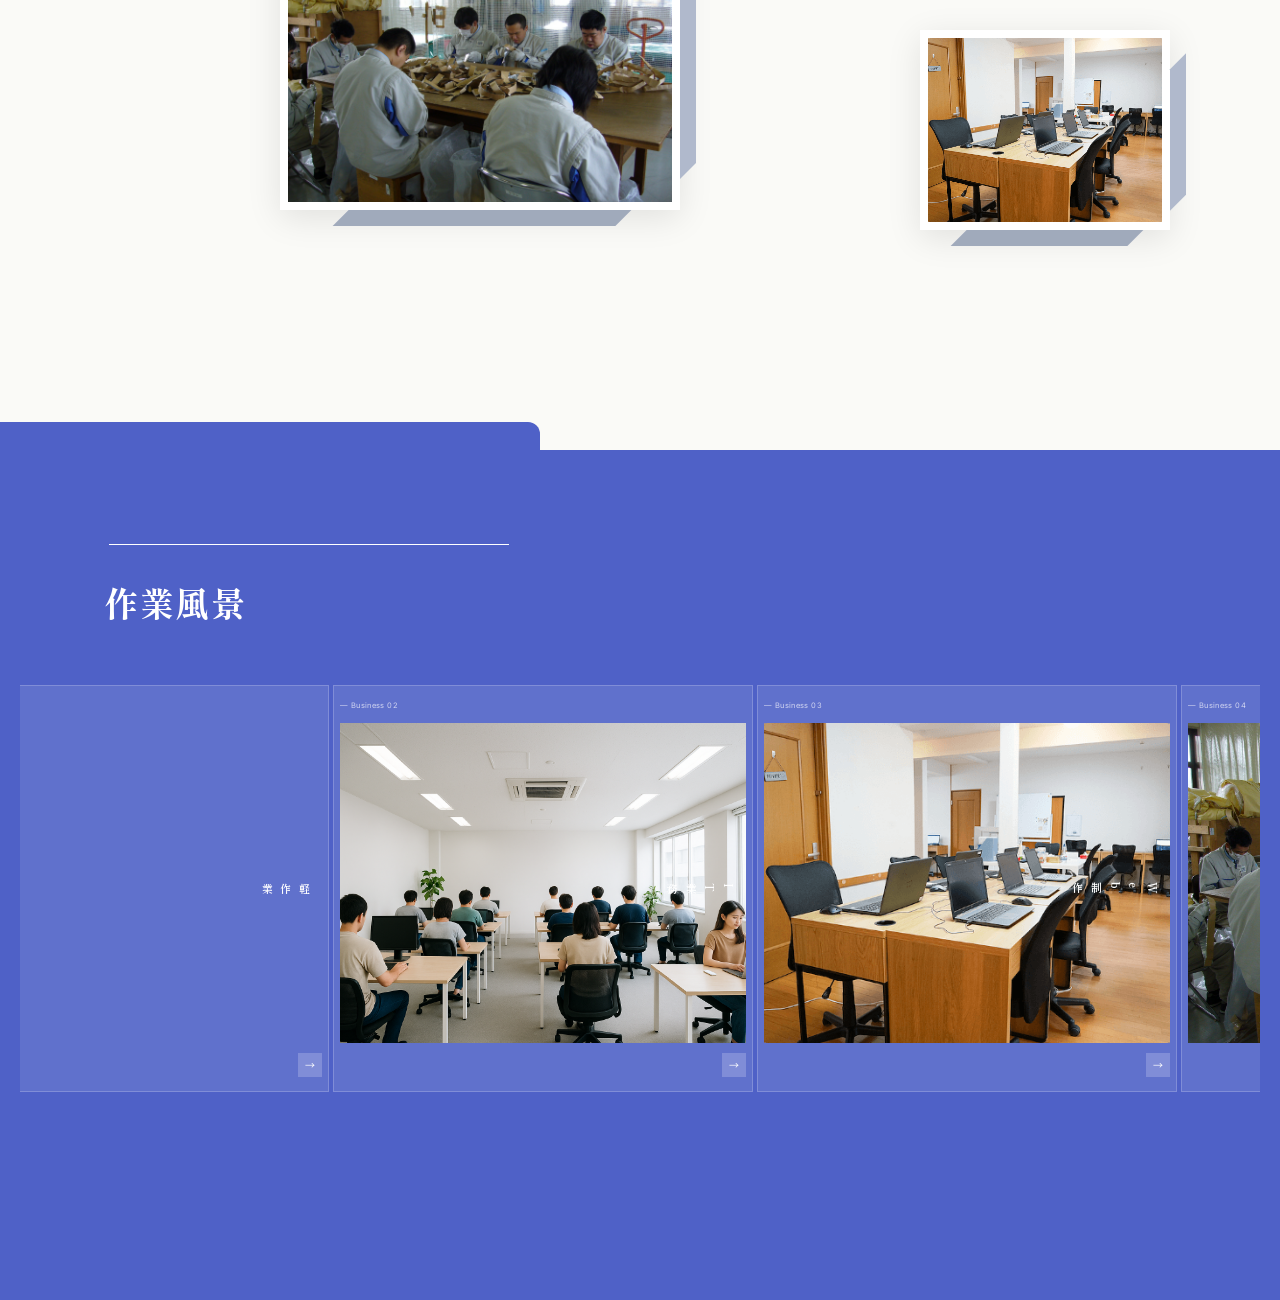
==== commit 20a7b97e: "update" ====
--- a/index.html
+++ b/index.html
@@ -45,9 +45,53 @@
         <a href="#about" class="btn-primary fv-btn">詳しく見る →</a>
       </div>
     </section>
-    <div class="fv-wave"></div>
 
-    <!-- セクション2: 事業内容 -->
+    <!-- セクション2: 事業内容イントロ（左画像・右テキスト） -->
+    <section class="ab-section">
+      <div class="ab-image">
+        <img src="img/女性の就労支援員と就労者が相談している.png" alt="就労支援の様子" />
+      </div>
+      <div class="ab-content">
+        <p class="ab-label">#Business</p>
+        <h2 class="ab-heading">事業内容</h2>
+        <p class="ab-desc">
+          私たちは就労継続支援事業所として、障害のある方が<br />
+          自分らしく働けるよう、一人ひとりに寄り添った支援を行っています。<br /><br />
+          軽作業・データ入力・Web制作など、多様な業務を通じて<br />
+          スキルを身につけ、就職へつなげるサポートを提供しています。
+        </p>
+        <a href="service.html" class="btn-primary ab-btn">事業内容を詳しく見る →</a>
+      </div>
+    </section>
+
+    <!-- セクション3: 私たちについて -->
+    <section class="about-section" id="about-us">
+      <p class="about-bg-text">ABOUT US</p>
+      <div class="about-top">
+        <p class="about-label" data-aos="fade">About us</p>
+        <h2 class="about-heading" data-aos="fade" data-aos-delay="100">私たちについて</h2>
+      </div>
+      <div class="about-inner">
+        <div class="about-right">
+          <p class="about-catch" data-aos="fade" data-aos-delay="150">
+            私たちは、<span class="about-accent">軽作業・データ入力・Web制作</span>など、<br />
+            幅広い業務を受託する<span class="about-accent">総合業務支援会社</span>です。
+          </p>
+          <div class="about-desc-wrap" data-aos="fade" data-aos-delay="250">
+            <p class="about-desc">
+              私たちが大切にしているのは、「誠実であること」と「品質を妥協しないこと」。
+              スタッフ一人ひとりがその想いを持ち、日々の業務に向き合っています。<br /><br />
+              軽作業から高度なITデジタル業務まで、幅広い対応力が私たちの強みです。
+              単発のご依頼はもちろん、継続的なパートナーとしてご活用いただけるよう、
+              柔軟な体制でお客様のビジネスを支えます。<br /><br />
+              まずはお気軽にご相談ください。最適なご提案をご用意いたします。
+            </p>
+          </div>
+        </div>
+      </div>
+    </section>
+
+    <!-- セクション4: 事業内容（写真ジグザグ） -->
     <section class="service" id="service">
       <div class="service-inner">
         <p class="section-label" data-aos="fade">Our Services</p>
@@ -110,33 +154,6 @@
       </div>
     </section>
 
-    <!-- セクション4: 会社について -->
-    <section class="about-section" id="about-us">
-      <p class="about-bg-text">ABOUT US</p>
-      <div class="about-top">
-        <p class="about-label" data-aos="fade">About us</p>
-        <h2 class="about-heading" data-aos="fade" data-aos-delay="100">私たちについて</h2>
-      </div>
-      <div class="about-inner">
-        <div class="about-right">
-          <p class="about-catch" data-aos="fade" data-aos-delay="150">
-            私たちは、<span class="about-accent">軽作業・データ入力・Web制作</span>など、<br />
-            幅広い業務を受託する<span class="about-accent">総合業務支援会社</span>です。
-          </p>
-          <div class="about-desc-wrap" data-aos="fade" data-aos-delay="250">
-            <p class="about-desc">
-              私たちが大切にしているのは、「誠実であること」と「品質を妥協しないこと」。
-              スタッフ一人ひとりがその想いを持ち、日々の業務に向き合っています。<br /><br />
-              軽作業から高度なITデジタル業務まで、幅広い対応力が私たちの強みです。
-              単発のご依頼はもちろん、継続的なパートナーとしてご活用いただけるよう、
-              柔軟な体制でお客様のビジネスを支えます。<br /><br />
-              まずはお気軽にご相談ください。最適なご提案をご用意いたします。
-            </p>
-          </div>
-        </div>
-      </div>
-    </section>
-
     <script src="script.js"></script>
     <script src="https://unpkg.com/aos@2.3.4/dist/aos.js"></script>
     <script>AOS.init({ duration: 1200, once: true });</script>
--- a/css/work.css
+++ b/css/work.css
@@ -132,7 +132,7 @@
 }
 
 /* ┌─────────────────────────────────────────┐
-   │ フルスクリーンヒーロー（新規）          │
+   │ メインビジュアル                        │
    └─────────────────────────────────────────┘ */
 
 .fv {
@@ -192,16 +192,6 @@
   to {
     transform: scale(1);
   }
-}
-
-/* 白波（FVの直後・FV画像の上に重ねる） */
-.fv-wave {
-  position: relative;
-  margin-top: -60px;
-  height: 60px;
-  background: var(--bg);
-  border-radius: 50% 50% 0 0 / 40% 40% 0 0;
-  z-index: 10;
 }
 
 .fv-inner {
@@ -446,7 +436,7 @@
     └─────────────────────────────────────────┘ */
 
 .service {
-  padding: 10rem 2rem 17rem;
+  padding: 15rem 2rem 17rem;
   max-width: 110rem;
 
   margin: 0 auto;
@@ -987,6 +977,74 @@
   align-self: flex-end;
 }
 
+/* ┌─────────────────────────────────────────┐
+   │ セクション2: 事業内容イントロ（左画像・右テキスト） │
+   └─────────────────────────────────────────┘ */
+
+.ab-section {
+  display: flex;
+  gap: 6rem;
+  min-height: 70vh;
+  border-top: 1px solid var(--border);
+  position: relative;
+  overflow: hidden;
+  padding-left: 10rem;
+  padding-top: 20rem;
+}
+
+.ab-image {
+  width: 45%;
+  flex-shrink: 0;
+  overflow: hidden;
+}
+
+.ab-image img {
+  width: 100%;
+  height: 100%;
+  object-fit: cover;
+  display: block;
+}
+
+/* テキストエリア */
+.ab-content {
+  flex: 1;
+  padding: 0rem 5rem;
+  display: flex;
+  flex-direction: column;
+  justify-content: center;
+}
+
+/* セクションタイトル */
+.ab-label {
+  font-family: var(--font-en);
+  font-size: 0.9rem;
+  color: var(--accent);
+  letter-spacing: 0.1em;
+  margin-bottom: 1.5rem;
+}
+
+.ab-heading {
+  font-family: var(--font-title);
+  font-size: 4.5rem;
+  font-weight: 700;
+  color: var(--text-primary);
+  margin-bottom: 2.5rem;
+  line-height: 1.2;
+}
+
+.ab-desc {
+  font-size: 1rem;
+  line-height: 2.2;
+  font-size: 2.2rem;
+  color: var(--text-secondary);
+  margin-bottom: 3rem;
+  max-width: 38rem;
+}
+
+.ab-btn {
+  align-self: flex-start;
+}
+
 .about-btn {
   display: inline-flex;
   align-items: center;
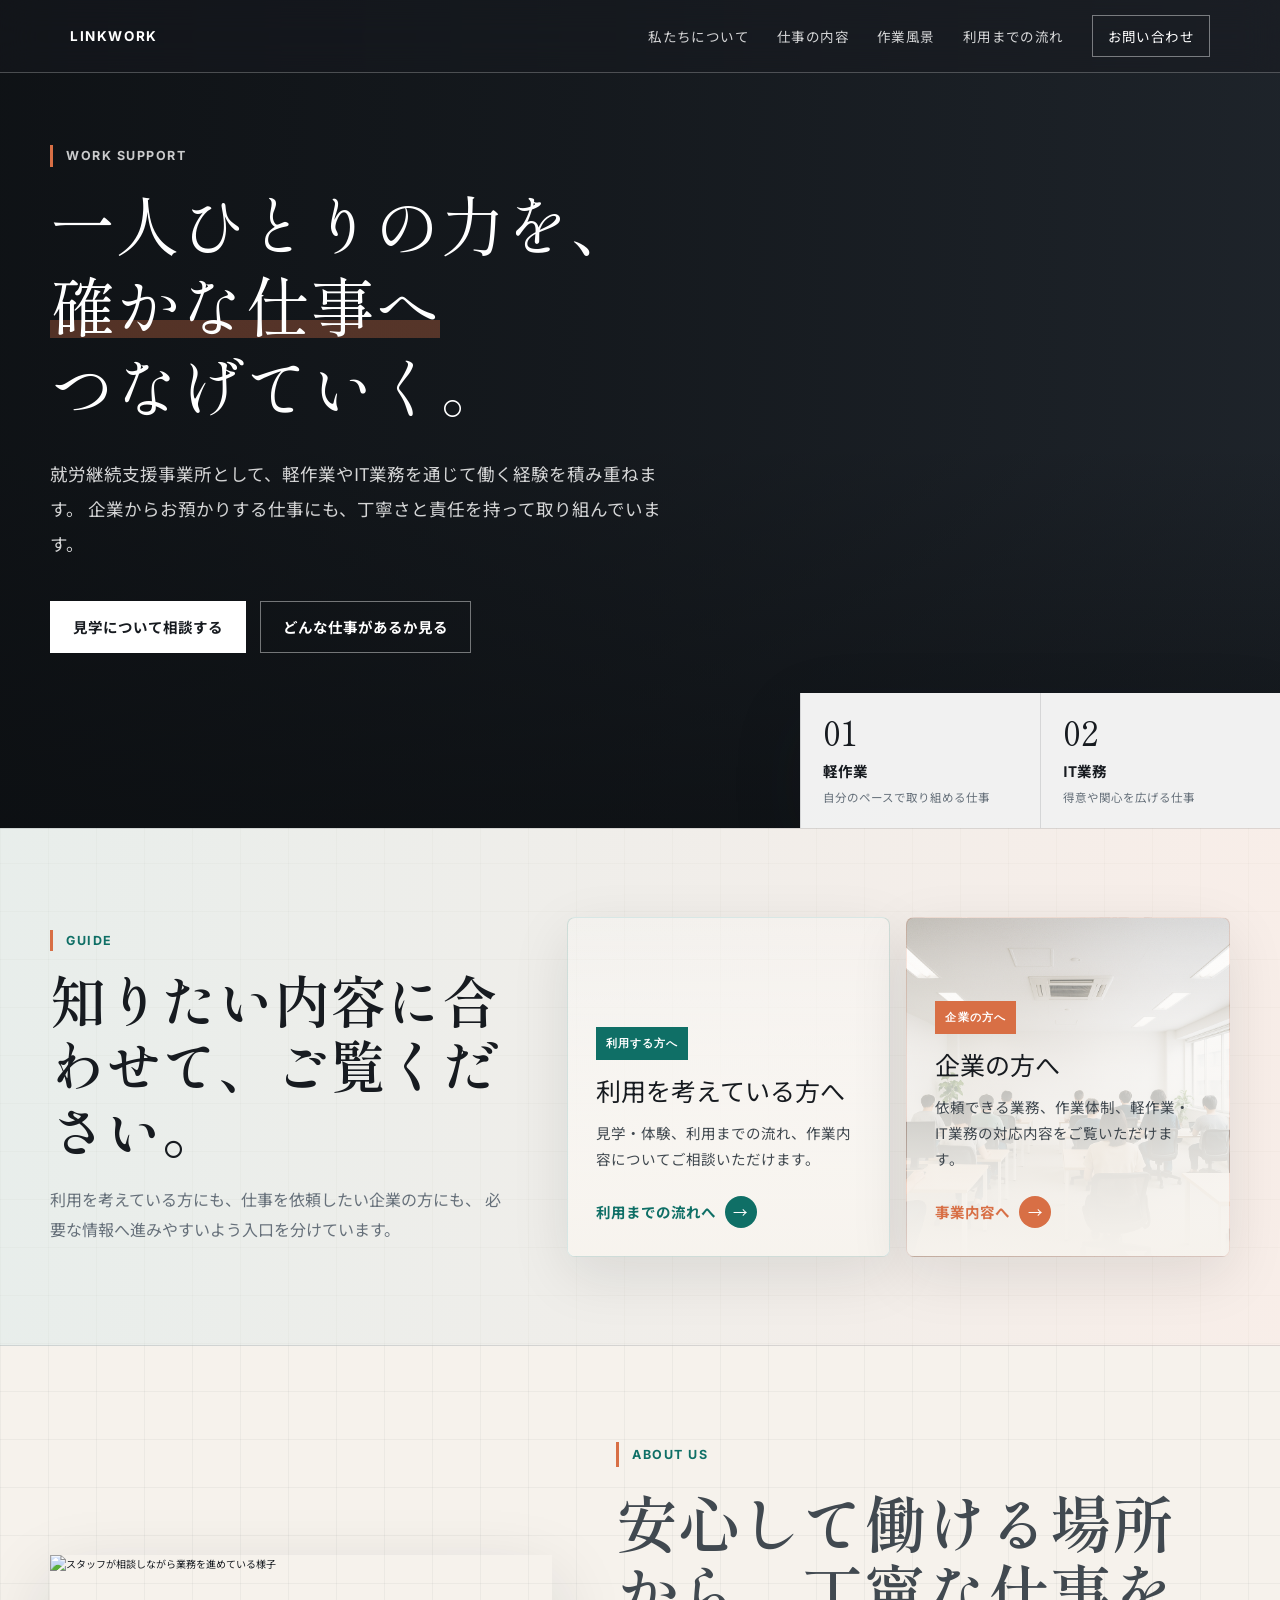
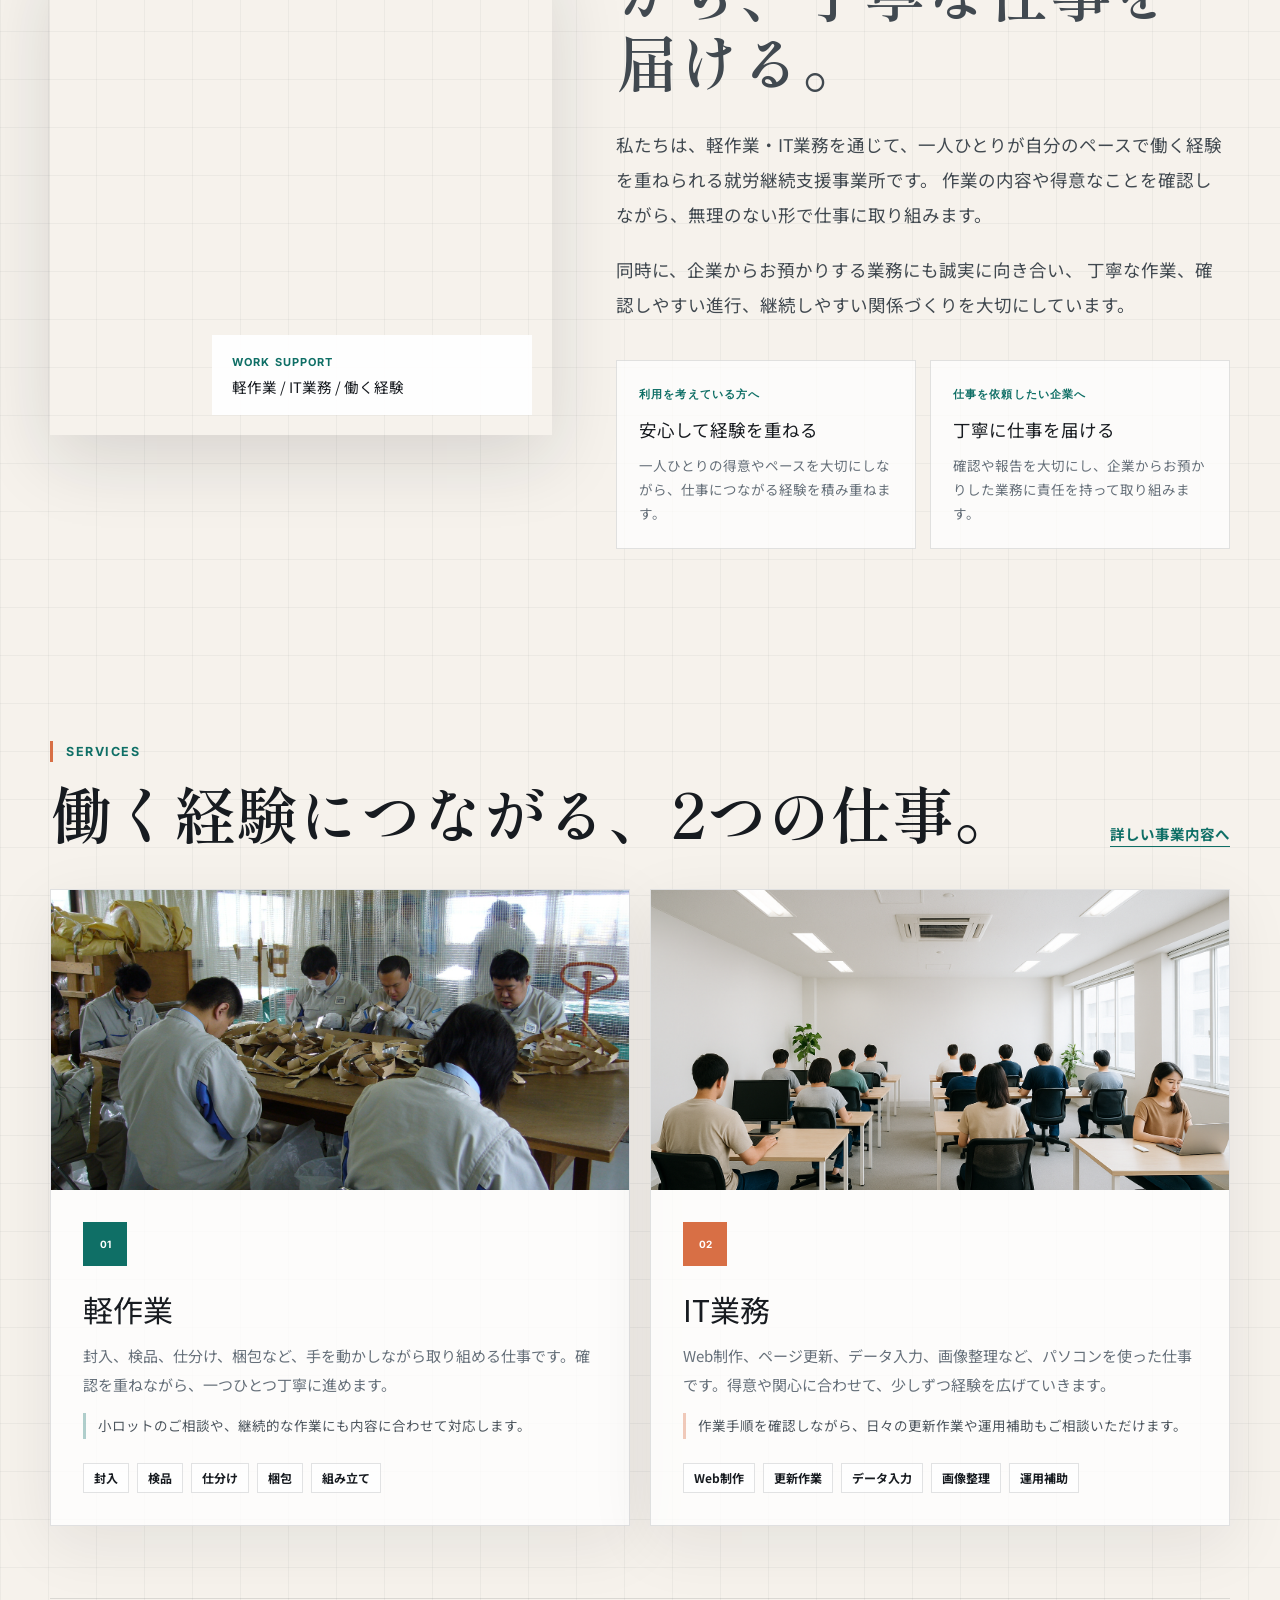
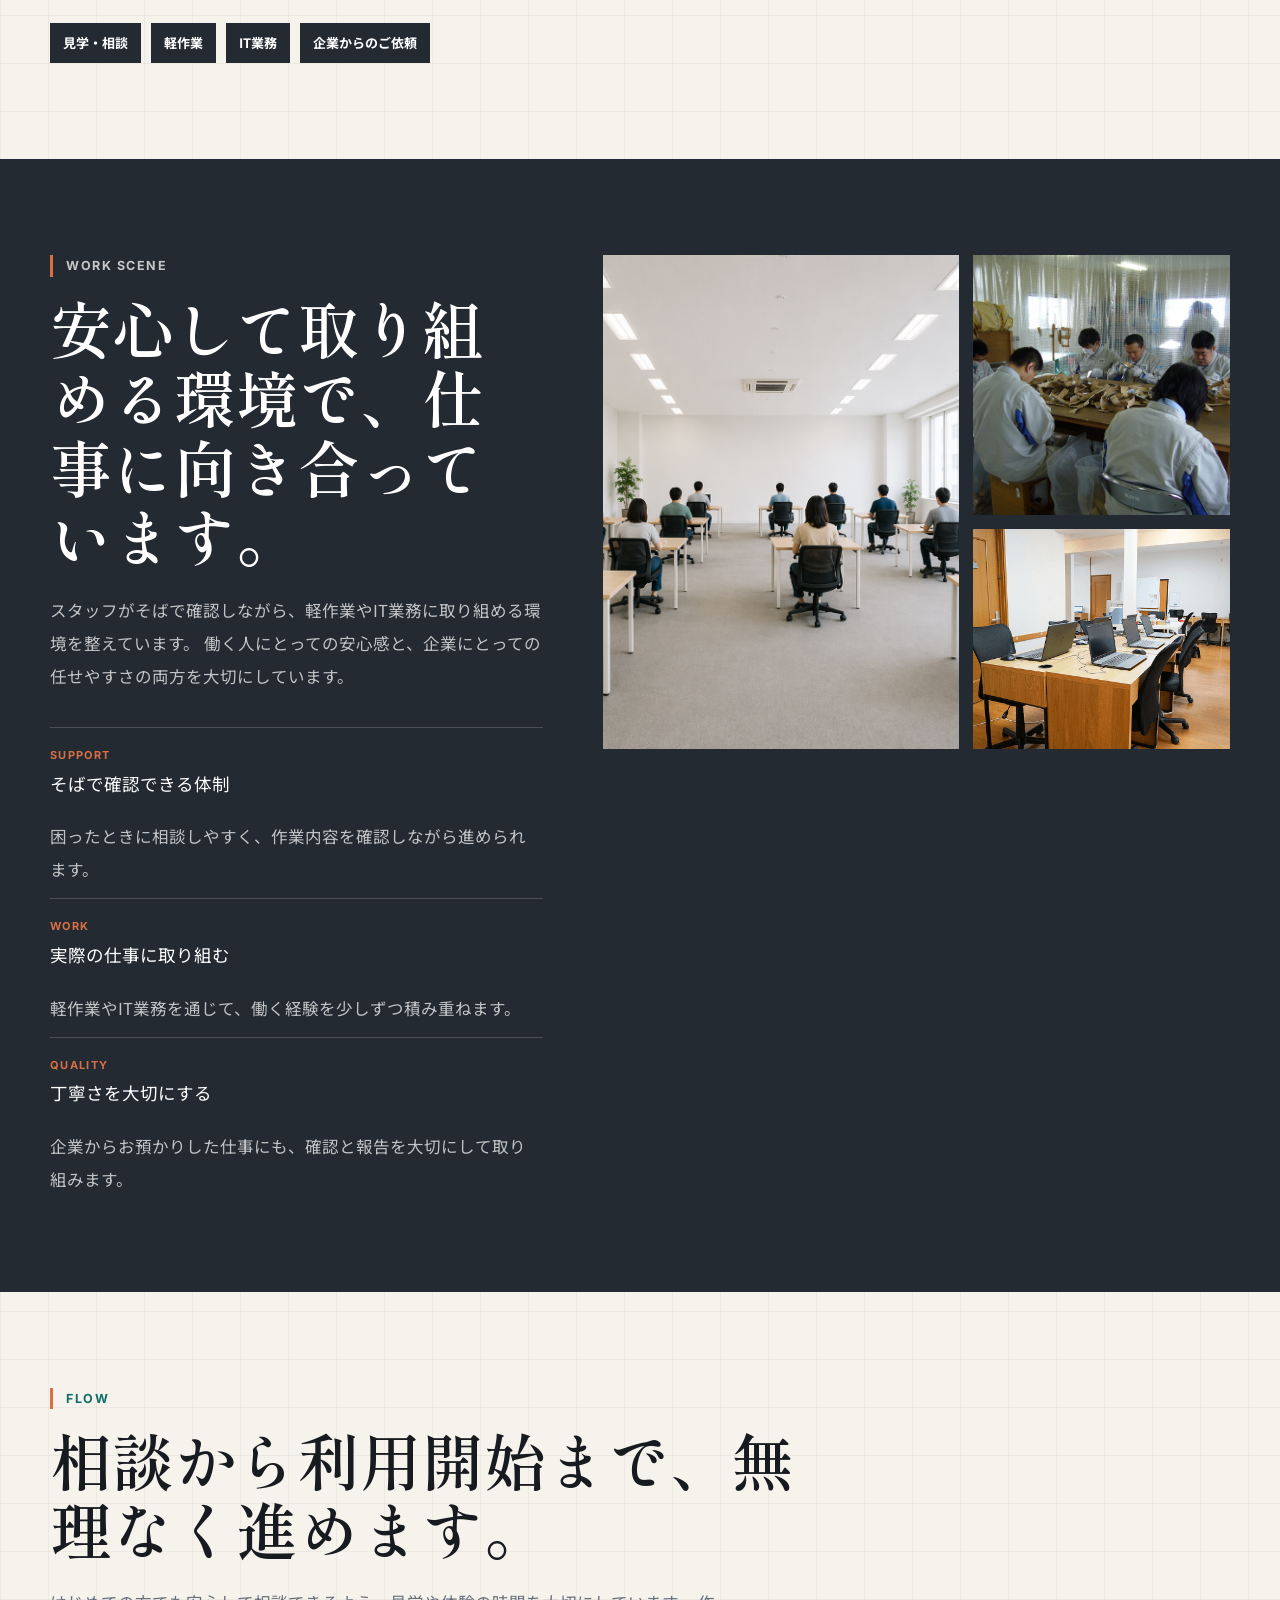
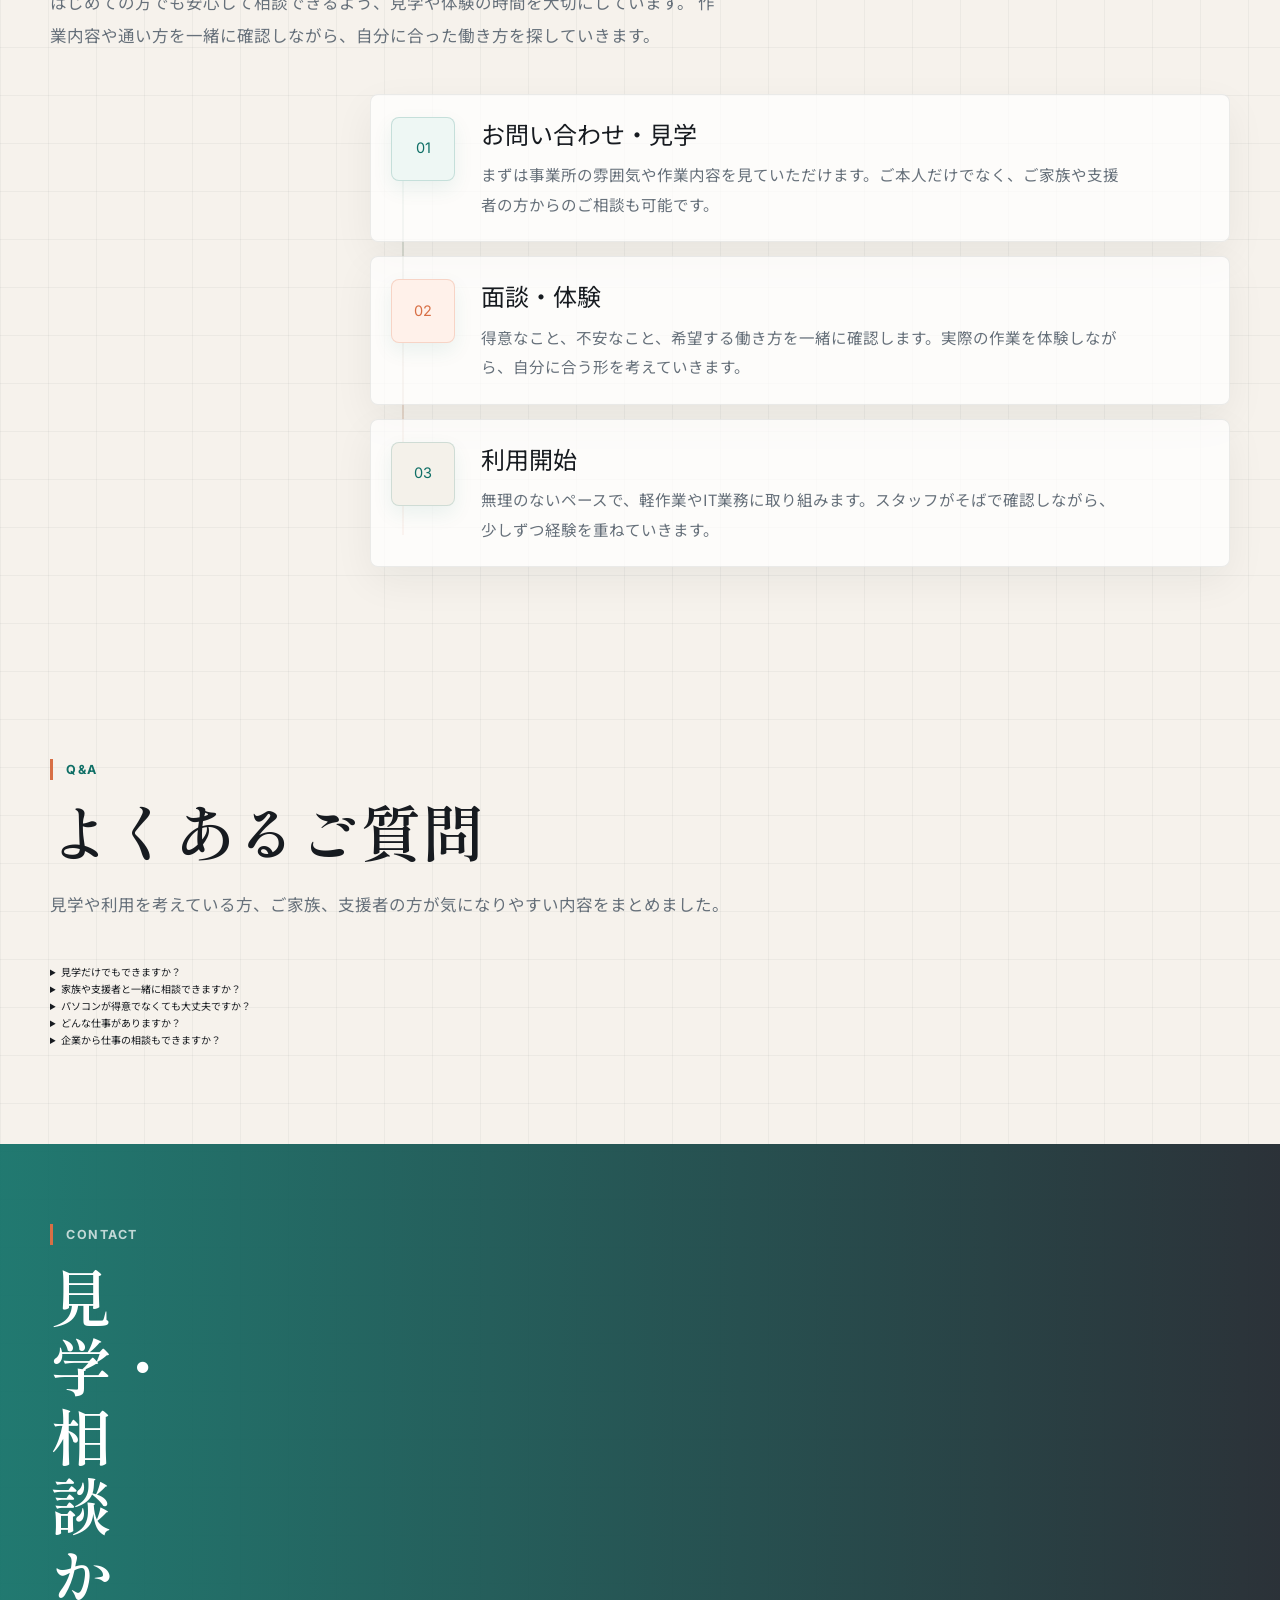
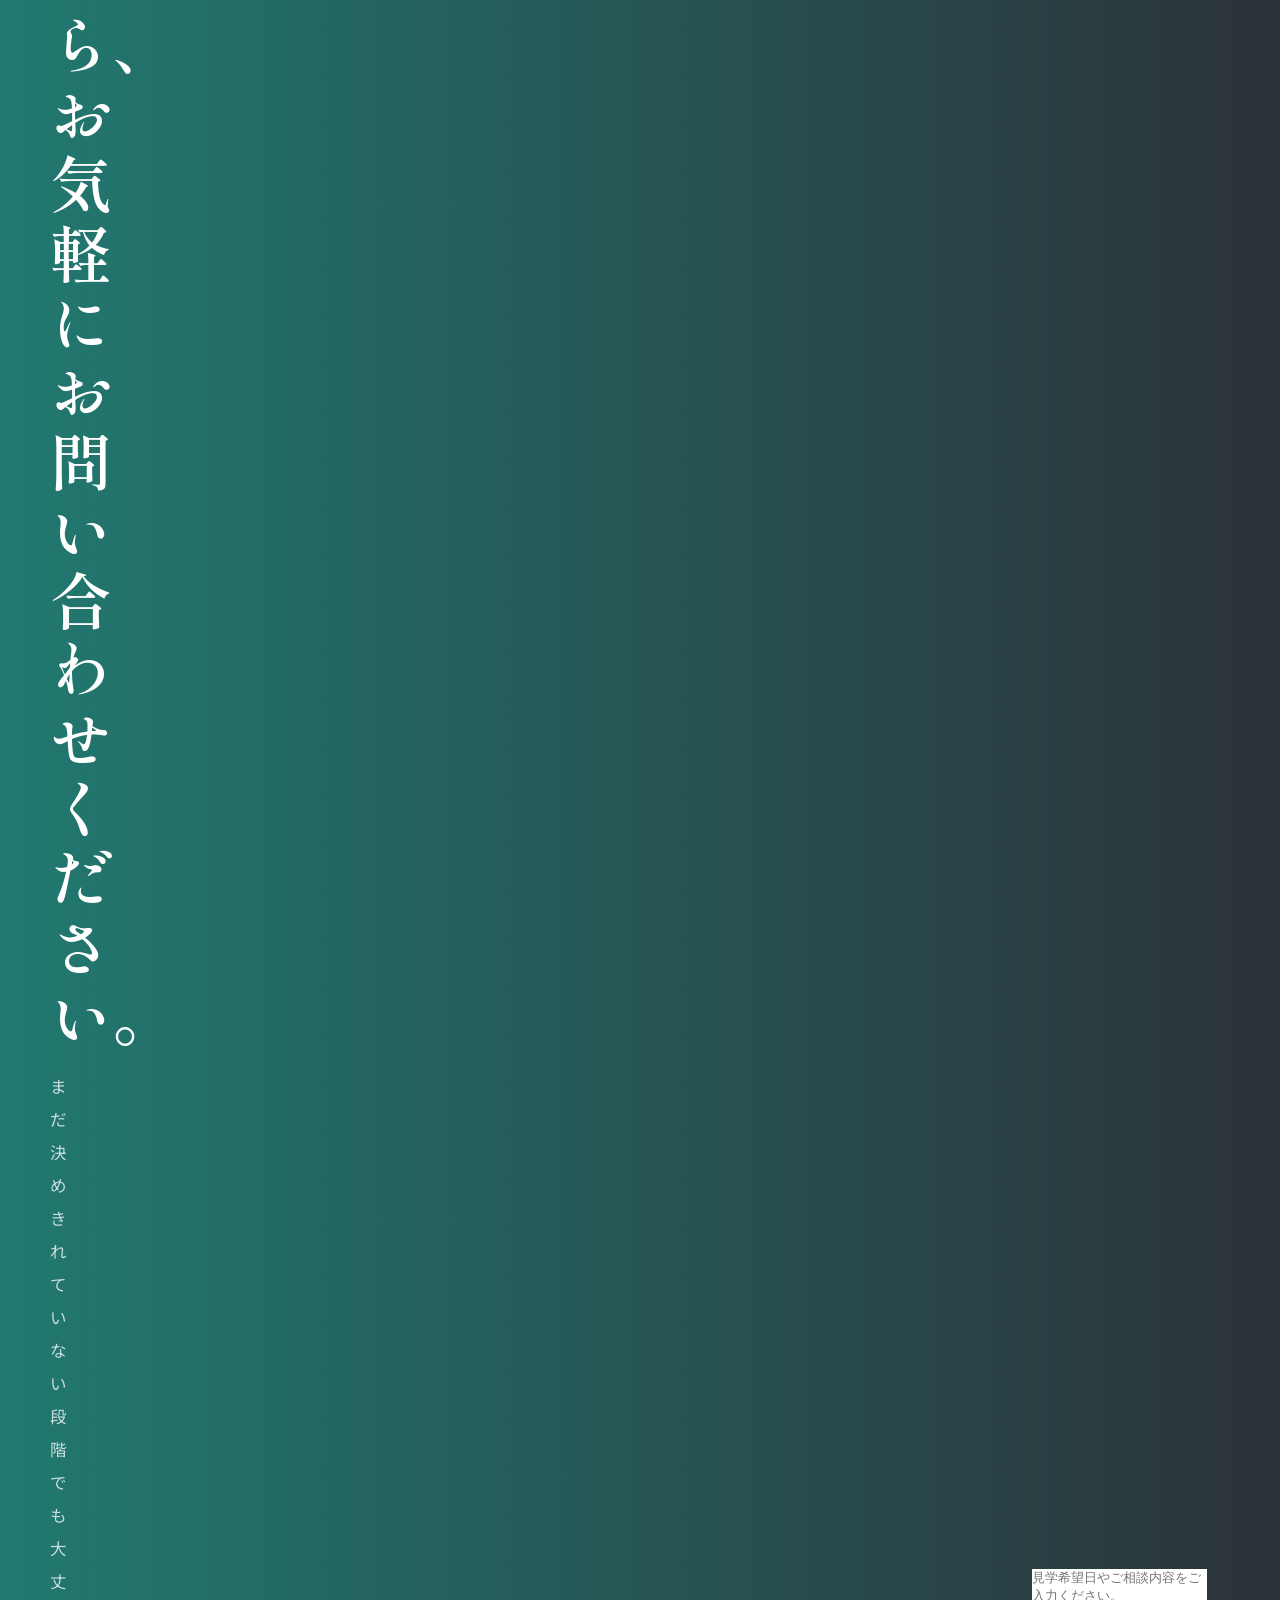
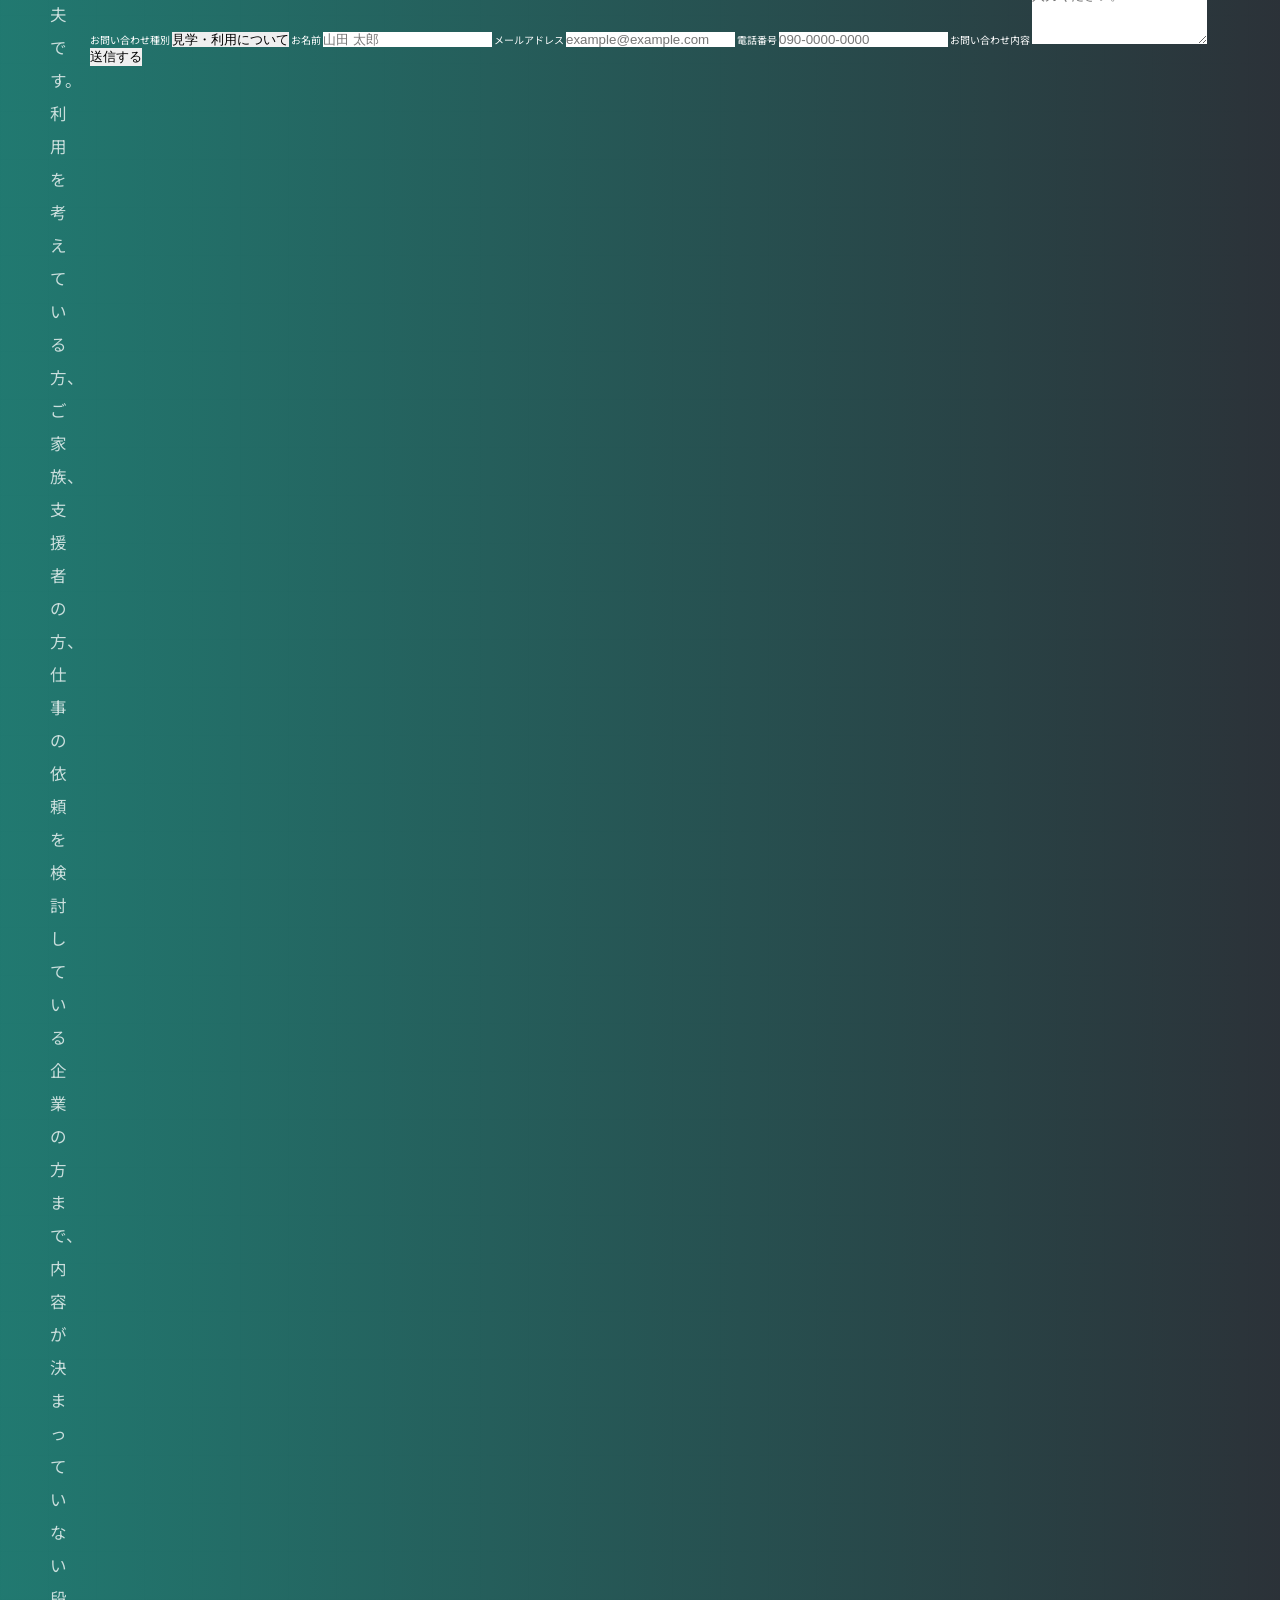
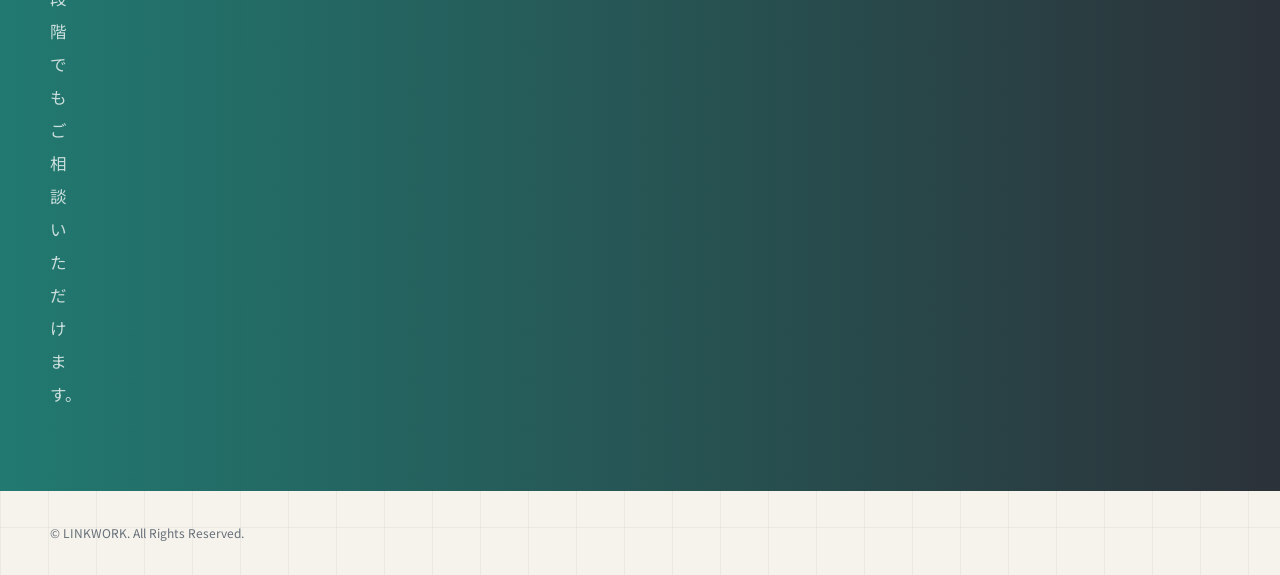
==== commit b652f9ce: "update" ====
--- a/index.html
+++ b/index.html
@@ -3,159 +3,338 @@
   <head>
     <meta charset="UTF-8" />
     <meta name="viewport" content="width=device-width, initial-scale=1.0" />
-    <title>株式会社〇〇 | 軽作業・IT・Web受注</title>
+    <title>株式会社リンクワーク | 就労継続支援・軽作業・IT業務</title>
+    <meta name="description" content="軽作業やIT業務を通じて、一人ひとりの働く力を育てる就労継続支援事業所です。利用を考えている方にも、仕事を依頼したい企業にも、安心して相談いただける体制を大切にしています。" />
     <link rel="preconnect" href="https://fonts.googleapis.com" />
-    <link href="https://fonts.googleapis.com/css2?family=Noto+Sans+JP:wght@400;500;700&family=Inter:wght@400;600;700&family=Shippori+Mincho:wght@400;600;700&display=swap" rel="stylesheet" />
-    <link href="https://unpkg.com/aos@2.3.4/dist/aos.css" rel="stylesheet">
+    <link rel="preconnect" href="https://fonts.gstatic.com" crossorigin />
+    <link href="https://fonts.googleapis.com/css2?family=Noto+Sans+JP:wght@400;500;700;800&family=Inter:wght@500;600;700&family=Shippori+Mincho:wght@500;600;700&display=swap" rel="stylesheet" />
     <link rel="stylesheet" href="css/reset.css" />
     <link rel="stylesheet" href="css/style.css" />
     <link rel="stylesheet" href="css/work.css" />
   </head>
-  <body>
-    <!-- ナビゲーション -->
+  <body class="home-page">
     <header class="header">
       <div class="header-inner">
-        <a href="#" class="logo">COMPANY</a>
-        <nav class="nav">
+        <a href="index.html" class="logo" aria-label="株式会社リンクワーク トップページ">LINKWORK</a>
+        <nav class="nav" aria-label="メインナビゲーション">
           <a href="#about" class="nav-link">私たちについて</a>
-          <a href="service.html" class="nav-link">事業内容</a>
-          <a href="#contact" class="nav-link">お問い合わせ</a>
+          <a href="#service" class="nav-link">仕事の内容</a>
+          <a href="#works" class="nav-link">作業風景</a>
+          <a href="#flow" class="nav-link">利用までの流れ</a>
+          <a href="#contact" class="nav-link nav-link--cta">お問い合わせ</a>
         </nav>
       </div>
     </header>
 
-    <!-- セクション0: フルスクリーンヒーロー（新規挿入） -->
-    <section class="fv">
-      <div class="fv-bg">
-        <div class="fv-bg-slide fv-bg-slide--1 is-active"></div>
-        <div class="fv-bg-slide fv-bg-slide--2"></div>
-        <div class="fv-bg-slide fv-bg-slide--3"></div>
-      </div>
-      <div class="fv-inner">
-        <p class="fv-label">Business Support Partner</p>
-        <h1 class="fv-title">
-          <span class="fv-line fv-line--1">軽作業から</span>
-          <span class="fv-line fv-line--2">ITデジタル業務まで、</span>
-          <span class="fv-line fv-line--3">貴社の業務を支えます。</span>
-        </h1>
-        <p class="fv-desc">
-          私たちは軽作業・データ入力・Web制作など、幅広い業務を受託します。<br />
-          品質と誠実さで、長期的なビジネスパートナーを目指しています。
-        </p>
-        <a href="#about" class="btn-primary fv-btn">詳しく見る →</a>
-      </div>
-    </section>
-
-    <!-- セクション2: 事業内容イントロ（左画像・右テキスト） -->
-    <section class="ab-section">
-      <div class="ab-image">
-        <img src="img/女性の就労支援員と就労者が相談している.png" alt="就労支援の様子" />
-      </div>
-      <div class="ab-content">
-        <p class="ab-label">#Business</p>
-        <h2 class="ab-heading">事業内容</h2>
-        <p class="ab-desc">
-          私たちは就労継続支援事業所として、障害のある方が<br />
-          自分らしく働けるよう、一人ひとりに寄り添った支援を行っています。<br /><br />
-          軽作業・データ入力・Web制作など、多様な業務を通じて<br />
-          スキルを身につけ、就職へつなげるサポートを提供しています。
-        </p>
-        <a href="service.html" class="btn-primary ab-btn">事業内容を詳しく見る →</a>
-      </div>
-    </section>
-
-    <!-- セクション3: 私たちについて -->
-    <section class="about-section" id="about-us">
-      <p class="about-bg-text">ABOUT US</p>
-      <div class="about-top">
-        <p class="about-label" data-aos="fade">About us</p>
-        <h2 class="about-heading" data-aos="fade" data-aos-delay="100">私たちについて</h2>
-      </div>
-      <div class="about-inner">
-        <div class="about-right">
-          <p class="about-catch" data-aos="fade" data-aos-delay="150">
-            私たちは、<span class="about-accent">軽作業・データ入力・Web制作</span>など、<br />
-            幅広い業務を受託する<span class="about-accent">総合業務支援会社</span>です。
+    <main>
+      <section class="home-hero">
+        <div class="home-hero__media" aria-hidden="true">
+          <div class="home-hero__slide home-hero__slide--1"></div>
+          <div class="home-hero__slide home-hero__slide--2"></div>
+          <div class="home-hero__slide home-hero__slide--3"></div>
+        </div>
+        <div class="home-hero__inner">
+          <p class="home-kicker">Work Support</p>
+          <h1 class="home-hero__title">
+            <span>一人ひとりの力を、</span>
+            <span><em class="home-marker">確かな仕事へ</em></span>
+            <span>つなげていく。</span>
+          </h1>
+          <p class="home-hero__text">
+            就労継続支援事業所として、軽作業やIT業務を通じて働く経験を積み重ねます。
+            企業からお預かりする仕事にも、丁寧さと責任を持って取り組んでいます。
           </p>
-          <div class="about-desc-wrap" data-aos="fade" data-aos-delay="250">
-            <p class="about-desc">
-              私たちが大切にしているのは、「誠実であること」と「品質を妥協しないこと」。
-              スタッフ一人ひとりがその想いを持ち、日々の業務に向き合っています。<br /><br />
-              軽作業から高度なITデジタル業務まで、幅広い対応力が私たちの強みです。
-              単発のご依頼はもちろん、継続的なパートナーとしてご活用いただけるよう、
-              柔軟な体制でお客様のビジネスを支えます。<br /><br />
-              まずはお気軽にご相談ください。最適なご提案をご用意いたします。
-            </p>
-          </div>
-        </div>
-      </div>
-    </section>
-
-    <!-- セクション4: 事業内容（写真ジグザグ） -->
-    <section class="service" id="service">
-      <div class="service-inner">
-        <p class="section-label" data-aos="fade">Our Services</p>
-        <h2 class="section-title" data-aos="fade" data-aos-delay="100">事業内容</h2>
-        <p class="service-bg-text" data-aos="fade" data-aos-delay="150">SERVICES</p>
-
-        <!-- ジグザグ写真エリア -->
-        <div class="service-zigzag">
-          <div class="zz-photo zz-photo--1" data-aos="fade"><img src="img/軽作業風景.png" alt="軽作業" /></div>
-          <div class="zz-photo zz-photo--2" data-aos="fade" data-aos-delay="100"><img src="img/軽作業風景_1.jpg" alt="軽作業2" /></div>
-          <div class="zz-photo zz-photo--3" data-aos="fade" data-aos-delay="200"><img src="img/IT作業風景.jpg" alt="IT作業" /></div>
-          <div class="zz-photo zz-photo--4" data-aos="fade" data-aos-delay="300"><img src="img/デスク風景.png" alt="デスク" /></div>
-        </div>
-      </div>
-    </section>
-
-    <!-- セクション3: スライダー -->
-    <section class="slider-section" id="business">
-      <div class="slider-left"> <p class="slider-label">作業風景</p> </div>
-
-      <div class="slider-track-wrap">
-        <div class="slider-track" id="sliderTrack">
-          <!-- スライドカードエリア -->
-          <div class="slide-card">
-            <p class="slide-num">— Business 01</p>
-            <div class="slide-img-wrap">
-              <img src="img/軽作業風景.png" alt="軽作業" />
-            </div>
-            <p class="slide-name">軽<br />作<br />業</p>
-            <a href="#" class="slide-arrow">→</a>
-          </div>
-
-          <div class="slide-card">
-            <p class="slide-num">— Business 02</p>
-            <div class="slide-img-wrap">
-              <img src="img/同じほうこうをむいているIT.png" alt="IT作業" />
-            </div>
-            <p class="slide-name">I<br />T<br />業<br />務</p>
-            <a href="#" class="slide-arrow">→</a>
-          </div>
-
-          <div class="slide-card">
-            <p class="slide-num">— Business 03</p>
-            <div class="slide-img-wrap">
-              <img src="img/デスク風景.png" alt="Web制作" />
-            </div>
-            <p class="slide-name">W<br />e<br />b<br />制<br />作</p>
-            <a href="#" class="slide-arrow">→</a>
-          </div>
-
-          <div class="slide-card">
-            <p class="slide-num">— Business 04</p>
-            <div class="slide-img-wrap">
-              <img src="img/軽作業風景_1.jpg" alt="データ入力" />
-            </div>
-            <p class="slide-name">デ<br />ー<br />タ<br />入<br />力</p>
-            <a href="#" class="slide-arrow">→</a>
-          </div>
-        </div>
-      </div>
-    </section>
+          <div class="home-hero__actions">
+            <a href="#contact" class="home-button home-button--primary">見学について相談する</a>
+            <a href="#service" class="home-button home-button--ghost">どんな仕事があるか見る</a>
+          </div>
+        </div>
+        <div class="home-hero__panel home-hero__panel--two" aria-label="対応業務">
+          <div>
+            <strong>01</strong>
+            <span>軽作業</span>
+            <small>自分のペースで取り組める仕事</small>
+          </div>
+          <div>
+            <strong>02</strong>
+            <span>IT業務</span>
+            <small>得意や関心を広げる仕事</small>
+          </div>
+        </div>
+      </section>
+
+      <section class="home-paths" aria-labelledby="paths-title">
+        <div class="home-paths__inner">
+          <div class="home-paths__head">
+            <p class="home-kicker">Guide</p>
+            <h2 id="paths-title">知りたい内容に合わせて、ご覧ください。</h2>
+            <p>
+              利用を考えている方にも、仕事を依頼したい企業の方にも、
+              必要な情報へ進みやすいよう入口を分けています。
+            </p>
+          </div>
+          <div class="home-paths__grid">
+            <a class="home-path-card" href="#flow">
+              <span class="home-path-card__label">利用する方へ</span>
+              <h3>利用を考えている方へ</h3>
+              <p>見学・体験、利用までの流れ、作業内容についてご相談いただけます。</p>
+              <small>利用までの流れへ <i aria-hidden="true">→</i></small>
+            </a>
+            <a class="home-path-card home-path-card--business" href="service.html">
+              <span class="home-path-card__label">企業の方へ</span>
+              <h3>企業の方へ</h3>
+              <p>依頼できる業務、作業体制、軽作業・IT業務の対応内容をご覧いただけます。</p>
+              <small>事業内容へ <i aria-hidden="true">→</i></small>
+            </a>
+          </div>
+        </div>
+      </section>
+
+      <section class="home-section home-about" id="about">
+        <div class="home-about__grid">
+          <div class="home-about__image js-soft-reveal">
+            <img src="img/女性の就労支援員と就労者が相談している.png" alt="スタッフが相談しながら業務を進めている様子" />
+            <div class="home-about__badge">
+              <span>Work Support</span>
+              <b>軽作業 / IT業務 / 働く経験</b>
+            </div>
+          </div>
+          <div class="home-about__body">
+            <p class="home-kicker js-soft-reveal">About us</p>
+            <h2 class="js-soft-reveal">安心して働ける場所から、丁寧な仕事を届ける。</h2>
+            <p class="js-soft-reveal">
+              私たちは、軽作業・IT業務を通じて、一人ひとりが自分のペースで働く経験を重ねられる就労継続支援事業所です。
+              作業の内容や得意なことを確認しながら、無理のない形で仕事に取り組みます。
+            </p>
+            <p class="js-soft-reveal">
+              同時に、企業からお預かりする業務にも誠実に向き合い、
+              丁寧な作業、確認しやすい進行、継続しやすい関係づくりを大切にしています。
+            </p>
+            <div class="home-about__cards" aria-label="私たちの2つの側面">
+              <article class="js-soft-reveal">
+                <span>利用を考えている方へ</span>
+                <strong>安心して経験を重ねる</strong>
+                <p>一人ひとりの得意やペースを大切にしながら、仕事につながる経験を積み重ねます。</p>
+              </article>
+              <article class="js-soft-reveal">
+                <span>仕事を依頼したい企業へ</span>
+                <strong>丁寧に仕事を届ける</strong>
+                <p>確認や報告を大切にし、企業からお預かりした業務に責任を持って取り組みます。</p>
+              </article>
+            </div>
+          </div>
+        </div>
+      </section>
+
+      <section class="home-section home-services" id="service">
+        <div class="home-section__head home-section__head--split">
+          <div>
+            <p class="home-kicker">Services</p>
+            <h2>働く経験につながる、2つの仕事。</h2>
+          </div>
+          <a href="service.html" class="home-text-link">詳しい事業内容へ</a>
+        </div>
+        <div class="home-service-columns">
+          <article class="home-service-feature">
+            <div class="home-service-feature__image">
+              <img src="img/軽作業風景_1.jpg" alt="軽作業をしている様子" />
+            </div>
+            <div class="home-service-feature__body">
+              <span>01</span>
+              <h3>軽作業</h3>
+              <p>封入、検品、仕分け、梱包など、手を動かしながら取り組める仕事です。確認を重ねながら、一つひとつ丁寧に進めます。</p>
+              <p class="home-service-feature__note">小ロットのご相談や、継続的な作業にも内容に合わせて対応します。</p>
+              <ul class="home-service-tags" aria-label="軽作業の対応内容">
+                <li>封入</li>
+                <li>検品</li>
+                <li>仕分け</li>
+                <li>梱包</li>
+                <li>組み立て</li>
+              </ul>
+            </div>
+          </article>
+          <article class="home-service-feature home-service-feature--warm">
+            <div class="home-service-feature__image">
+              <img src="img/同じほうこうをむいているIT.png" alt="IT業務に取り組む様子" />
+            </div>
+            <div class="home-service-feature__body">
+              <span>02</span>
+              <h3>IT業務</h3>
+              <p>Web制作、ページ更新、データ入力、画像整理など、パソコンを使った仕事です。得意や関心に合わせて、少しずつ経験を広げていきます。</p>
+              <p class="home-service-feature__note">作業手順を確認しながら、日々の更新作業や運用補助もご相談いただけます。</p>
+              <ul class="home-service-tags" aria-label="IT業務の対応内容">
+                <li>Web制作</li>
+                <li>更新作業</li>
+                <li>データ入力</li>
+                <li>画像整理</li>
+                <li>運用補助</li>
+              </ul>
+            </div>
+          </article>
+        </div>
+        <div class="home-service-note" aria-label="対応形式">
+          <span>見学・相談</span>
+          <span>軽作業</span>
+          <span>IT業務</span>
+          <span>企業からのご依頼</span>
+        </div>
+      </section>
+
+      <section class="home-work" id="works">
+        <div class="home-work__inner">
+          <div class="home-work__text">
+            <p class="home-kicker">Work Scene</p>
+            <h2>安心して取り組める環境で、仕事に向き合っています。</h2>
+            <p>
+              スタッフがそばで確認しながら、軽作業やIT業務に取り組める環境を整えています。
+              働く人にとっての安心感と、企業にとっての任せやすさの両方を大切にしています。
+            </p>
+            <div class="home-work__points" aria-label="作業体制の特徴">
+              <article>
+                <span>Support</span>
+                <strong>そばで確認できる体制</strong>
+                <p>困ったときに相談しやすく、作業内容を確認しながら進められます。</p>
+              </article>
+              <article>
+                <span>Work</span>
+                <strong>実際の仕事に取り組む</strong>
+                <p>軽作業やIT業務を通じて、働く経験を少しずつ積み重ねます。</p>
+              </article>
+              <article>
+                <span>Quality</span>
+                <strong>丁寧さを大切にする</strong>
+                <p>企業からお預かりした仕事にも、確認と報告を大切にして取り組みます。</p>
+              </article>
+            </div>
+          </div>
+          <div class="home-work__gallery">
+            <figure>
+              <video autoplay muted loop playsinline poster="img/同じ方向をむいて作業している（席がまばら）.png" aria-label="オフィスで相談している様子の動画">
+                <source src="img/オフィスで話あっている動画.mp4" type="video/mp4" />
+              </video>
+            </figure>
+            <figure>
+              <img src="img/軽作業風景_1.jpg" alt="軽作業をしている様子" />
+            </figure>
+            <figure>
+              <img src="img/デスク風景.png" alt="デスクで作業している様子" />
+            </figure>
+          </div>
+        </div>
+      </section>
+
+      <section class="home-section home-flow" id="flow">
+        <div class="home-section__head">
+          <p class="home-kicker">Flow</p>
+          <h2>相談から利用開始まで、無理なく進めます。</h2>
+          <p class="home-section__lead">
+            はじめての方でも安心して相談できるよう、見学や体験の時間を大切にしています。
+            作業内容や通い方を一緒に確認しながら、自分に合った働き方を探していきます。
+          </p>
+        </div>
+        <div class="home-flow__timeline">
+          <article>
+            <b>01</b>
+            <div>
+              <h3>お問い合わせ・見学</h3>
+              <p>まずは事業所の雰囲気や作業内容を見ていただけます。ご本人だけでなく、ご家族や支援者の方からのご相談も可能です。</p>
+            </div>
+          </article>
+          <article>
+            <b>02</b>
+            <div>
+              <h3>面談・体験</h3>
+              <p>得意なこと、不安なこと、希望する働き方を一緒に確認します。実際の作業を体験しながら、自分に合う形を考えていきます。</p>
+            </div>
+          </article>
+          <article>
+            <b>03</b>
+            <div>
+              <h3>利用開始</h3>
+              <p>無理のないペースで、軽作業やIT業務に取り組みます。スタッフがそばで確認しながら、少しずつ経験を重ねていきます。</p>
+            </div>
+          </article>
+        </div>
+      </section>
+
+      <section class="home-section home-faq" id="faq">
+        <div class="home-section__head">
+          <p class="home-kicker">Q&A</p>
+          <h2>よくあるご質問</h2>
+          <p class="home-section__lead">
+            見学や利用を考えている方、ご家族、支援者の方が気になりやすい内容をまとめました。
+          </p>
+        </div>
+        <div class="home-faq__list">
+          <details>
+            <summary>見学だけでもできますか？</summary>
+            <p>はい。事業所の雰囲気や作業内容を見てからご相談いただけます。</p>
+          </details>
+          <details>
+            <summary>家族や支援者と一緒に相談できますか？</summary>
+            <p>はい。ご本人だけでなく、ご家族や支援者の方からのご相談も可能です。</p>
+          </details>
+          <details>
+            <summary>パソコンが得意でなくても大丈夫ですか？</summary>
+            <p>大丈夫です。軽作業など、できることや得意なことに合わせて作業を一緒に考えます。</p>
+          </details>
+          <details>
+            <summary>どんな仕事がありますか？</summary>
+            <p>軽作業、Web制作、ページ更新、データ入力などがあります。内容は見学や相談の中で確認できます。</p>
+          </details>
+          <details>
+            <summary>企業から仕事の相談もできますか？</summary>
+            <p>はい。軽作業やIT業務について、内容が決まっていない段階でもご相談いただけます。</p>
+          </details>
+        </div>
+      </section>
+
+      <section class="home-contact" id="contact">
+        <div class="home-contact__inner">
+          <div>
+            <p class="home-kicker">Contact</p>
+            <h2>見学・相談から、お気軽にお問い合わせください。</h2>
+            <p>
+              まだ決めきれていない段階でも大丈夫です。
+              利用を考えている方、ご家族、支援者の方、仕事の依頼を検討している企業の方まで、
+              内容が決まっていない段階でもご相談いただけます。
+            </p>
+          </div>
+          <form class="home-contact__form" action="#" method="post">
+            <label>
+              <span>お問い合わせ種別</span>
+              <select name="type">
+                <option>見学・利用について</option>
+                <option>仕事の依頼について</option>
+                <option>その他</option>
+              </select>
+            </label>
+            <label>
+              <span>お名前</span>
+              <input type="text" name="name" placeholder="山田 太郎" />
+            </label>
+            <label>
+              <span>メールアドレス</span>
+              <input type="email" name="email" placeholder="example@example.com" />
+            </label>
+            <label>
+              <span>電話番号</span>
+              <input type="tel" name="tel" placeholder="090-0000-0000" />
+            </label>
+            <label class="home-contact__form-wide">
+              <span>お問い合わせ内容</span>
+              <textarea name="message" rows="5" placeholder="見学希望日やご相談内容をご入力ください。"></textarea>
+            </label>
+            <button type="submit">送信する</button>
+          </form>
+        </div>
+      </section>
+    </main>
+
+    <footer class="home-footer">
+      <small>&copy; LINKWORK. All Rights Reserved.</small>
+    </footer>
 
     <script src="script.js"></script>
-    <script src="https://unpkg.com/aos@2.3.4/dist/aos.js"></script>
-    <script>AOS.init({ duration: 1200, once: true });</script>
   </body>
 </html>
--- a/css/work.css
+++ b/css/work.css
@@ -1072,3 +1072,1218 @@
   line-height: 1;
   margin-top: 2rem;
 }
+
+/* ===========================
+   Homepage redesign
+   =========================== */
+
+body.home-page {
+  --home-ink: #171b20;
+  --home-muted: #66707a;
+  --home-bg: #f6f2ec;
+  --home-panel: #ffffff;
+  --home-line: rgba(23, 27, 32, 0.12);
+  --home-accent: #0f6f66;
+  --home-accent-warm: #d86f45;
+  --home-dark: #232a31;
+  --home-shadow: 0 24px 70px rgba(23, 27, 32, 0.14);
+  background:
+    linear-gradient(90deg, rgba(23, 27, 32, 0.045) 1px, transparent 1px),
+    linear-gradient(0deg, rgba(23, 27, 32, 0.045) 1px, transparent 1px),
+    var(--home-bg);
+  background-size: 48px 48px;
+  color: var(--home-ink);
+  font-family: var(--font-ja);
+}
+
+.home-page .header {
+  border-bottom: 1px solid rgba(255, 255, 255, 0.24);
+  background: rgba(23, 27, 32, 0.48);
+  backdrop-filter: blur(18px);
+}
+
+.home-page .header-inner {
+  max-width: 118rem;
+  min-height: 7.2rem;
+  padding: 1.2rem 2rem;
+}
+
+.home-page .logo {
+  color: #fff;
+  font-size: 1.35rem;
+  letter-spacing: 0.12em;
+}
+
+.home-page .nav {
+  align-items: center;
+  gap: 2.8rem;
+}
+
+.home-page .nav-link {
+  color: rgba(255, 255, 255, 0.82);
+  font-size: 1.35rem;
+}
+
+.home-page .nav-link:hover {
+  color: #fff;
+}
+
+.home-page .nav-link--cta {
+  border: 1px solid rgba(255, 255, 255, 0.42);
+  padding: 0.9rem 1.5rem;
+  color: #fff;
+}
+
+.home-hero {
+  position: relative;
+  min-height: 92vh;
+  overflow: hidden;
+  color: #fff;
+  background: #20262d;
+}
+
+.home-hero::after {
+  content: "";
+  position: absolute;
+  inset: 0;
+  z-index: 1;
+  background:
+    linear-gradient(90deg, rgba(12, 15, 18, 0.86) 0%, rgba(12, 15, 18, 0.56) 46%, rgba(12, 15, 18, 0.12) 100%),
+    linear-gradient(0deg, rgba(12, 15, 18, 0.72) 0%, rgba(12, 15, 18, 0) 46%);
+}
+
+.home-hero__media {
+  position: absolute;
+  inset: 0;
+}
+
+.home-hero__slide {
+  position: absolute;
+  inset: 0;
+  background-position: center;
+  background-size: cover;
+  opacity: 0;
+  transform: scale(1.04);
+  animation: home-hero-crossfade 18s infinite;
+  filter: saturate(0.95) contrast(1.04);
+}
+
+.home-hero__slide--1 {
+  background-image: url("../img/トップ画面（ITより）.png");
+  animation-delay: 0s;
+}
+
+.home-hero__slide--2 {
+  background-image: url("../img/同じほうこうをむいているIT.png");
+  animation-delay: 6s;
+}
+
+.home-hero__slide--3 {
+  background-image: url("../img/軽作業風景_AI.png");
+  animation-delay: 12s;
+}
+
+@keyframes home-hero-crossfade {
+  0% {
+    opacity: 0;
+    transform: scale(1.04);
+  }
+  8%,
+  30% {
+    opacity: 1;
+  }
+  40%,
+  100% {
+    opacity: 0;
+    transform: scale(1);
+  }
+}
+
+.home-hero__inner {
+  position: relative;
+  z-index: 2;
+  display: grid;
+  align-content: center;
+  width: min(118rem, calc(100% - 4rem));
+  min-height: 92vh;
+  margin: 0 auto;
+  padding: 13rem 0 16rem;
+}
+
+.home-kicker {
+  margin: 0 0 1.6rem;
+  border-left: 3px solid var(--home-accent-warm);
+  padding-left: 1.3rem;
+  color: var(--home-accent);
+  font-family: var(--font-en);
+  font-size: 1.25rem;
+  font-weight: 700;
+  letter-spacing: 0.12em;
+  text-transform: uppercase;
+}
+
+.home-hero .home-kicker {
+  color: rgba(255, 255, 255, 0.78);
+  opacity: 0;
+  animation: home-fade-left 0.8s ease-out 0.2s forwards;
+}
+
+.home-hero__title {
+  max-width: 96rem;
+  margin: 0;
+  color: #fff;
+  font-family: var(--font-title);
+  font-size: clamp(3.4rem, 5.1vw, 6.8rem);
+  font-weight: 600;
+  line-height: 1.24;
+  letter-spacing: 0;
+}
+
+.home-hero__title span {
+  display: block;
+  opacity: 0;
+  transform: translateX(-4rem);
+  animation: home-fade-left 0.9s ease-out forwards;
+}
+
+.home-hero__title span:nth-child(1) {
+  animation-delay: 0.45s;
+}
+
+.home-hero__title span:nth-child(2) {
+  animation-delay: 0.7s;
+}
+
+.home-hero__title span:nth-child(3) {
+  animation-delay: 0.95s;
+}
+
+.home-marker {
+  display: inline;
+  font-style: normal;
+  background-image: linear-gradient(to right, rgba(216, 111, 69, 0.34), rgba(216, 111, 69, 0.34));
+  background-repeat: no-repeat;
+  background-size: 0% 0.28em;
+  background-position: left 84%;
+  animation: home-marker-draw 0.9s ease-out 1.25s forwards;
+}
+
+@keyframes home-marker-draw {
+  to {
+    background-size: 100% 0.28em;
+  }
+}
+
+.home-hero__text {
+  max-width: 62rem;
+  margin: 3rem 0 0;
+  color: rgba(255, 255, 255, 0.82);
+  font-size: 1.75rem;
+  line-height: 2;
+  opacity: 0;
+  transform: translateY(1.8rem);
+  animation: home-fade-up 0.8s ease-out 1.3s forwards;
+}
+
+.home-hero__actions {
+  display: flex;
+  flex-wrap: wrap;
+  gap: 1.4rem;
+  margin-top: 4rem;
+  opacity: 0;
+  transform: translateY(1.8rem);
+  animation: home-fade-up 0.8s ease-out 1.55s forwards;
+}
+
+@keyframes home-fade-left {
+  from {
+    opacity: 0;
+    transform: translateX(-4rem);
+  }
+  to {
+    opacity: 1;
+    transform: translateX(0);
+  }
+}
+
+@keyframes home-fade-up {
+  from {
+    opacity: 0;
+    transform: translateY(1.8rem);
+  }
+  to {
+    opacity: 1;
+    transform: translateY(0);
+  }
+}
+
+.home-button {
+  display: inline-flex;
+  align-items: center;
+  justify-content: center;
+  min-height: 5.2rem;
+  border: 1px solid transparent;
+  padding: 1.3rem 2.2rem;
+  font-size: 1.45rem;
+  font-weight: 700;
+  line-height: 1.2;
+  transition:
+    transform 0.2s ease,
+    opacity 0.2s ease,
+    background 0.2s ease;
+}
+
+.home-button:hover {
+  transform: translateY(-2px);
+}
+
+.home-button--primary {
+  background: #fff;
+  color: var(--home-ink);
+}
+
+.home-button--ghost {
+  border-color: rgba(255, 255, 255, 0.42);
+  color: #fff;
+}
+
+.home-button--outline {
+  border-color: rgba(255, 255, 255, 0.46);
+  color: #fff;
+}
+
+.home-hero__panel {
+  position: absolute;
+  right: 0;
+  bottom: 0;
+  z-index: 2;
+  display: grid;
+  grid-template-columns: repeat(3, minmax(14rem, 1fr));
+  width: min(64rem, 58vw);
+  background: rgba(255, 255, 255, 0.94);
+  color: var(--home-ink);
+  box-shadow: var(--home-shadow);
+}
+
+.home-hero__panel--two {
+  grid-template-columns: repeat(2, minmax(16rem, 1fr));
+  width: min(48rem, 46vw);
+}
+
+.home-hero__panel div {
+  min-height: 11.6rem;
+  border-left: 1px solid var(--home-line);
+  padding: 2.2rem;
+}
+
+.home-hero__panel strong {
+  display: block;
+  font-family: var(--font-title);
+  font-size: 3.4rem;
+  line-height: 1;
+}
+
+.home-hero__panel span {
+  display: block;
+  margin-top: 1rem;
+  color: var(--home-ink);
+  font-size: 1.45rem;
+  font-weight: 700;
+}
+
+.home-hero__panel small {
+  display: block;
+  margin-top: 0.5rem;
+  color: var(--home-muted);
+  font-size: 1.15rem;
+  line-height: 1.5;
+}
+
+.home-section {
+  width: min(118rem, calc(100% - 4rem));
+  margin: 0 auto;
+  padding: 9.6rem 0;
+}
+
+.home-section__head {
+  max-width: 78rem;
+  margin-bottom: 4.2rem;
+}
+
+.home-section__lead {
+  max-width: 68rem;
+  margin: 2.2rem 0 0;
+  color: var(--home-muted);
+  font-size: 1.65rem;
+  line-height: 2;
+}
+
+.home-section__head--split {
+  display: flex;
+  align-items: end;
+  justify-content: space-between;
+  gap: 3rem;
+  max-width: none;
+}
+
+.home-section h2,
+.home-work h2,
+.home-contact h2 {
+  margin: 0;
+  font-family: var(--font-title);
+  font-size: clamp(3.4rem, 5vw, 6.2rem);
+  font-weight: 600;
+  line-height: 1.12;
+  letter-spacing: 0;
+}
+
+.home-about__grid {
+  display: grid;
+  grid-template-columns: minmax(0, 0.9fr) minmax(0, 1.1fr);
+  gap: 6.4rem;
+  align-items: center;
+}
+
+.home-about__image {
+  position: relative;
+  min-height: 48rem;
+  overflow: hidden;
+  box-shadow: var(--home-shadow);
+}
+
+.home-about__image img {
+  width: 100%;
+  height: 100%;
+  object-fit: cover;
+}
+
+.home-about__badge {
+  position: absolute;
+  right: 2rem;
+  bottom: 2rem;
+  width: min(32rem, calc(100% - 4rem));
+  background: rgba(255, 255, 255, 0.92);
+  padding: 1.8rem 2rem;
+}
+
+.home-about__badge span {
+  display: block;
+  margin-bottom: 0.5rem;
+  color: var(--home-accent);
+  font-family: var(--font-en);
+  font-size: 1.1rem;
+  font-weight: 700;
+  letter-spacing: 0.1em;
+  text-transform: uppercase;
+}
+
+.home-about__badge b {
+  display: block;
+  color: var(--home-ink);
+  font-size: 1.45rem;
+  line-height: 1.45;
+}
+
+.home-about__body {
+  display: grid;
+  gap: 2rem;
+  color: #414950;
+  font-size: 1.75rem;
+  line-height: 2;
+}
+
+.home-about__body .home-kicker {
+  margin-bottom: 0;
+}
+
+.home-about__body h2 {
+  margin-bottom: 1.2rem;
+}
+
+.home-about__cards {
+  display: grid;
+  grid-template-columns: repeat(2, minmax(0, 1fr));
+  gap: 1.4rem;
+  margin-top: 1.8rem;
+}
+
+.home-about__cards article {
+  border: 1px solid var(--home-line);
+  background: rgba(255, 255, 255, 0.72);
+  padding: 2.2rem;
+}
+
+.home-about__cards span {
+  display: block;
+  margin-bottom: 1.2rem;
+  color: var(--home-accent);
+  font-family: var(--font-en);
+  font-size: 1.1rem;
+  font-weight: 700;
+  letter-spacing: 0.1em;
+}
+
+.home-about__cards strong {
+  display: block;
+  color: var(--home-ink);
+  font-size: 1.75rem;
+  line-height: 1.45;
+}
+
+.home-about__cards p {
+  margin: 1rem 0 0;
+  color: var(--home-muted);
+  font-size: 1.35rem;
+  line-height: 1.8;
+}
+
+.home-about .js-soft-reveal {
+  opacity: 0;
+  transform: translateY(2.4rem);
+  transition:
+    opacity 0.8s ease,
+    transform 0.8s ease,
+    filter 0.8s ease;
+}
+
+.home-about .home-about__image.js-soft-reveal {
+  transform: translateY(2.4rem) scale(1.025);
+  filter: brightness(0.94);
+}
+
+.home-about .js-soft-reveal.is-visible {
+  opacity: 1;
+  transform: translateY(0);
+  filter: brightness(1);
+}
+
+.home-about .home-about__image.js-soft-reveal.is-visible {
+  transform: translateY(0) scale(1);
+}
+
+.home-about .home-kicker.js-soft-reveal {
+  transition-delay: 0.04s;
+}
+
+.home-about h2.js-soft-reveal {
+  transition-delay: 0.14s;
+}
+
+.home-about__body > p.js-soft-reveal:nth-of-type(2) {
+  transition-delay: 0.24s;
+}
+
+.home-about__body > p.js-soft-reveal:nth-of-type(3) {
+  transition-delay: 0.34s;
+}
+
+.home-about__cards article.js-soft-reveal:nth-child(1) {
+  transition-delay: 0.46s;
+}
+
+.home-about__cards article.js-soft-reveal:nth-child(2) {
+  transition-delay: 0.56s;
+}
+
+.home-text-link {
+  flex: 0 0 auto;
+  border-bottom: 1px solid currentColor;
+  color: var(--home-accent);
+  font-size: 1.45rem;
+  font-weight: 700;
+}
+
+.home-service-grid {
+  display: grid;
+  grid-template-columns: repeat(3, minmax(0, 1fr));
+  gap: 1.8rem;
+}
+
+.home-service-card {
+  min-height: 28rem;
+  border: 1px solid var(--home-line);
+  background: rgba(255, 255, 255, 0.78);
+  padding: 3rem;
+}
+
+.home-service-card--dark {
+  background: var(--home-dark);
+  color: #fff;
+  transform: translateY(3.4rem);
+}
+
+.home-service-card span {
+  display: grid;
+  place-items: center;
+  width: 4.4rem;
+  height: 4.4rem;
+  margin-bottom: 5rem;
+  background: var(--home-accent);
+  color: #fff;
+  font-family: var(--font-en);
+  font-weight: 700;
+}
+
+.home-service-card--dark span {
+  background: var(--home-accent-warm);
+}
+
+.home-service-card h3 {
+  margin: 0 0 1.3rem;
+  font-size: 2.3rem;
+  line-height: 1.35;
+}
+
+.home-service-card p {
+  margin: 0;
+  color: var(--home-muted);
+  font-size: 1.45rem;
+}
+
+.home-service-card--dark p {
+  color: rgba(255, 255, 255, 0.72);
+}
+
+.home-service-columns {
+  display: grid;
+  grid-template-columns: repeat(2, minmax(0, 1fr));
+  gap: 2rem;
+}
+
+.home-service-feature {
+  display: grid;
+  grid-template-rows: 30rem 1fr;
+  border: 1px solid var(--home-line);
+  background: rgba(255, 255, 255, 0.78);
+  overflow: hidden;
+  box-shadow: 0 18px 60px rgba(23, 27, 32, 0.08);
+  transition:
+    transform 0.25s ease,
+    box-shadow 0.25s ease;
+}
+
+.home-service-feature:hover {
+  transform: translateY(-0.6rem);
+  box-shadow: 0 24px 70px rgba(23, 27, 32, 0.14);
+}
+
+.home-service-feature__image {
+  overflow: hidden;
+  background: #d8d8d8;
+}
+
+.home-service-feature__image img {
+  width: 100%;
+  height: 100%;
+  object-fit: cover;
+  transition: transform 0.5s ease;
+}
+
+.home-service-feature:hover .home-service-feature__image img {
+  transform: scale(1.04);
+}
+
+.home-service-feature__body {
+  padding: 3.2rem;
+}
+
+.home-service-feature__body > span {
+  display: inline-grid;
+  place-items: center;
+  width: 4.4rem;
+  height: 4.4rem;
+  margin-bottom: 2.4rem;
+  background: var(--home-accent);
+  color: #fff;
+  font-family: var(--font-en);
+  font-weight: 700;
+}
+
+.home-service-feature--warm .home-service-feature__body > span {
+  background: var(--home-accent-warm);
+}
+
+.home-service-feature h3 {
+  margin: 0 0 1.3rem;
+  font-size: 3rem;
+  line-height: 1.3;
+}
+
+.home-service-feature p {
+  margin: 0;
+  color: var(--home-muted);
+  font-size: 1.5rem;
+  line-height: 1.9;
+}
+
+.home-service-feature__note {
+  margin-top: 1.4rem !important;
+  border-left: 3px solid rgba(15, 111, 102, 0.32);
+  padding-left: 1.2rem;
+  color: #4c555d !important;
+  font-size: 1.35rem !important;
+}
+
+.home-service-feature--warm .home-service-feature__note {
+  border-left-color: rgba(216, 111, 69, 0.36);
+}
+
+.home-service-tags {
+  display: flex;
+  flex-wrap: wrap;
+  gap: 0.8rem;
+  margin: 2.4rem 0 0;
+  padding: 0;
+  list-style: none;
+}
+
+.home-service-tags li {
+  border: 1px solid var(--home-line);
+  background: rgba(255, 255, 255, 0.72);
+  padding: 0.7rem 1rem;
+  color: var(--home-ink);
+  font-size: 1.2rem;
+  font-weight: 700;
+  line-height: 1.2;
+}
+
+.home-service-note {
+  display: flex;
+  flex-wrap: wrap;
+  gap: 1rem;
+  margin-top: 7.2rem;
+  border-top: 1px solid var(--home-line);
+  padding-top: 2.4rem;
+}
+
+.home-service-note span {
+  background: var(--home-dark);
+  padding: 0.9rem 1.3rem;
+  color: #fff;
+  font-size: 1.3rem;
+  font-weight: 700;
+}
+
+.home-work {
+  background: var(--home-dark);
+  color: #fff;
+}
+
+.home-work__inner {
+  display: grid;
+  grid-template-columns: minmax(36rem, 0.88fr) minmax(0, 1.12fr);
+  gap: 6rem;
+  width: min(118rem, calc(100% - 4rem));
+  margin: 0 auto;
+  padding: 9.6rem 0;
+}
+
+.home-work__text {
+  align-self: center;
+}
+
+.home-work__text .home-kicker {
+  color: rgba(255, 255, 255, 0.74);
+}
+
+.home-work__text p:not(.home-kicker) {
+  margin: 2.4rem 0 0;
+  color: rgba(255, 255, 255, 0.72);
+  font-size: 1.65rem;
+  line-height: 2;
+}
+
+.home-work__points {
+  display: grid;
+  gap: 1.2rem;
+  margin-top: 3.4rem;
+}
+
+.home-work__points article {
+  border-top: 1px solid rgba(255, 255, 255, 0.18);
+  padding-top: 1.8rem;
+}
+
+.home-work__points span {
+  display: block;
+  margin-bottom: 0.6rem;
+  color: var(--home-accent-warm);
+  font-family: var(--font-en);
+  font-size: 1.1rem;
+  font-weight: 700;
+  letter-spacing: 0.12em;
+  text-transform: uppercase;
+}
+
+.home-work__points strong {
+  display: block;
+  color: #fff;
+  font-size: 1.75rem;
+  line-height: 1.45;
+}
+
+.home-work__points p {
+  margin: 0.6rem 0 0;
+  color: rgba(255, 255, 255, 0.66);
+  font-size: 1.35rem;
+  line-height: 1.8;
+}
+
+.home-work__gallery {
+  display: grid;
+  grid-template-columns: 1fr 0.72fr;
+  grid-template-rows: 26rem 22rem;
+  gap: 1.4rem;
+}
+
+.home-work__gallery figure {
+  min-width: 0;
+  margin: 0;
+  overflow: hidden;
+  background: rgba(255, 255, 255, 0.08);
+}
+
+.home-work__gallery img,
+.home-work__gallery video {
+  width: 100%;
+  height: 100%;
+  object-fit: cover;
+  transition: transform 0.5s ease;
+}
+
+.home-work__gallery figure:hover img,
+.home-work__gallery figure:hover video {
+  transform: scale(1.04);
+}
+
+.home-work__gallery figure:first-child {
+  grid-row: 1 / 3;
+}
+
+.home-flow__list {
+  display: grid;
+  grid-template-columns: repeat(3, minmax(0, 1fr));
+  gap: 1.6rem;
+}
+
+.home-flow__list article {
+  border-top: 1px solid var(--home-line);
+  padding: 2.6rem 1rem 0 0;
+}
+
+.home-flow__list b {
+  display: block;
+  margin-bottom: 2.2rem;
+  color: var(--home-accent);
+  font-family: var(--font-en);
+  font-size: 1.35rem;
+}
+
+.home-flow__list h3 {
+  margin: 0 0 1rem;
+  font-size: 2.1rem;
+}
+
+.home-flow__list p {
+  margin: 0;
+  color: var(--home-muted);
+  font-size: 1.45rem;
+}
+
+.home-flow__timeline {
+  position: relative;
+  display: grid;
+  gap: 1.4rem;
+  max-width: 86rem;
+  margin-left: auto;
+}
+
+.home-flow__timeline::before {
+  content: "";
+  position: absolute;
+  top: 3.2rem;
+  bottom: 3.2rem;
+  left: 3.2rem;
+  width: 2px;
+  background: linear-gradient(180deg, rgba(15, 111, 102, 0.18), rgba(216, 111, 69, 0.24));
+}
+
+.home-flow__timeline article {
+  position: relative;
+  display: grid;
+  grid-template-columns: 6.4rem 1fr;
+  gap: 2.6rem;
+  border: 1px solid rgba(23, 27, 32, 0.08);
+  border-radius: 8px;
+  background: rgba(255, 255, 255, 0.72);
+  padding: 2.2rem 2.4rem 2.2rem 2rem;
+  box-shadow: 0 14px 40px rgba(23, 27, 32, 0.06);
+}
+
+.home-flow__timeline article:last-child {
+  padding-bottom: 2.2rem;
+}
+
+.home-flow__timeline b {
+  position: relative;
+  z-index: 1;
+  display: grid;
+  place-items: center;
+  width: 6.4rem;
+  height: 6.4rem;
+  border: 1px solid rgba(15, 111, 102, 0.18);
+  border-radius: 8px;
+  background: #eef7f4;
+  color: var(--home-accent);
+  font-family: var(--font-en);
+  font-size: 1.45rem;
+  box-shadow: 0 8px 20px rgba(15, 111, 102, 0.08);
+}
+
+.home-flow__timeline article:nth-child(2) b {
+  border-color: rgba(216, 111, 69, 0.22);
+  background: #fff1ea;
+  color: var(--home-accent-warm);
+}
+
+.home-flow__timeline article:nth-child(3) b {
+  border-color: rgba(15, 111, 102, 0.16);
+  background: #f4f1ea;
+}
+
+.home-flow__timeline h3 {
+  margin: 0 0 1rem;
+  font-size: 2.4rem;
+  line-height: 1.4;
+}
+
+.home-flow__timeline p {
+  max-width: 64rem;
+  margin: 0;
+  color: var(--home-muted);
+  font-size: 1.55rem;
+  line-height: 1.9;
+}
+
+.home-paths {
+  background:
+    linear-gradient(90deg, rgba(15, 111, 102, 0.08), rgba(216, 111, 69, 0.08)),
+    rgba(255, 255, 255, 0.48);
+  border-top: 1px solid var(--home-line);
+  border-bottom: 1px solid var(--home-line);
+}
+
+.home-paths__inner {
+  display: grid;
+  grid-template-columns: minmax(0, 0.82fr) minmax(0, 1.18fr);
+  gap: 5.6rem;
+  align-items: center;
+  width: min(118rem, calc(100% - 4rem));
+  margin: 0 auto;
+  padding: 8.8rem 0;
+}
+
+.home-paths__head p:not(.home-kicker) {
+  max-width: 48rem;
+  margin: 2.2rem 0 0;
+  color: var(--home-muted);
+  font-size: 1.6rem;
+  line-height: 1.9;
+}
+
+.home-paths__head h2 {
+  margin: 0;
+  font-family: var(--font-title);
+  font-size: clamp(3.2rem, 4.4vw, 5.6rem);
+  font-weight: 600;
+  line-height: 1.16;
+  letter-spacing: 0;
+}
+
+.home-paths__grid {
+  display: grid;
+  grid-template-columns: repeat(2, minmax(0, 1fr));
+  gap: 1.6rem;
+}
+
+.home-path-card {
+  position: relative;
+  display: grid;
+  align-content: end;
+  min-height: 34rem;
+  overflow: hidden;
+  border: 1px solid rgba(15, 111, 102, 0.16);
+  border-radius: 8px;
+  background:
+    linear-gradient(180deg, rgba(255, 255, 255, 0.2), rgba(255, 255, 255, 0.92)),
+    url("../img/女性の就労支援員と就労者が相談している.png") center / cover;
+  padding: 2.8rem;
+  box-shadow: 0 18px 58px rgba(23, 27, 32, 0.1);
+  transition:
+    transform 0.25s ease,
+    box-shadow 0.25s ease;
+}
+
+.home-path-card::before {
+  content: "";
+  position: absolute;
+  inset: 0;
+  background: linear-gradient(180deg, rgba(246, 242, 236, 0.1), rgba(246, 242, 236, 0.9));
+}
+
+.home-path-card > * {
+  position: relative;
+  z-index: 1;
+}
+
+.home-path-card:hover {
+  transform: translateY(-0.6rem);
+  box-shadow: 0 24px 70px rgba(23, 27, 32, 0.14);
+}
+
+.home-path-card--business {
+  border-color: rgba(216, 111, 69, 0.18);
+  background:
+    linear-gradient(180deg, rgba(255, 255, 255, 0.16), rgba(255, 255, 255, 0.9)),
+    url("../img/同じほうこうをむいているIT.png") center / cover;
+}
+
+.home-path-card__label {
+  width: fit-content;
+  margin-bottom: 1.4rem;
+  background: var(--home-accent);
+  padding: 0.7rem 1rem;
+  color: #fff;
+  font-family: var(--font-en);
+  font-size: 1.1rem;
+  font-weight: 700;
+  letter-spacing: 0.1em;
+  text-transform: uppercase;
+}
+
+.home-path-card--business .home-path-card__label {
+  background: var(--home-accent-warm);
+}
+
+.home-path-card h3 {
+  margin: 0 0 1.2rem;
+  color: var(--home-ink);
+  font-size: 2.5rem;
+  line-height: 1.35;
+}
+
+.home-path-card p {
+  margin: 0;
+  color: #3f474e;
+  font-size: 1.45rem;
+  line-height: 1.8;
+}
+
+.home-path-card small {
+  display: inline-flex;
+  align-items: center;
+  gap: 0.9rem;
+  width: fit-content;
+  margin-top: 2.4rem;
+  border-bottom: 0;
+  color: var(--home-accent);
+  font-size: 1.45rem;
+  font-weight: 700;
+}
+
+.home-path-card small i {
+  display: inline-grid;
+  place-items: center;
+  width: 3.2rem;
+  height: 3.2rem;
+  border-radius: 999px;
+  background: var(--home-accent);
+  color: #fff;
+  font-style: normal;
+  font-size: 1.45rem;
+  line-height: 1;
+  transition:
+    transform 0.22s ease,
+    background 0.22s ease;
+}
+
+.home-path-card:hover small i {
+  transform: translateX(0.55rem);
+}
+
+.home-path-card--business small {
+  color: var(--home-accent-warm);
+}
+
+.home-path-card--business small i {
+  background: var(--home-accent-warm);
+}
+
+.home-contact {
+  background: linear-gradient(90deg, rgba(15, 111, 102, 0.92), rgba(35, 42, 49, 0.96));
+  color: #fff;
+}
+
+.home-contact__inner {
+  display: grid;
+  grid-template-columns: minmax(0, 1fr) auto;
+  gap: 4rem;
+  align-items: center;
+  width: min(118rem, calc(100% - 4rem));
+  margin: 0 auto;
+  padding: 8rem 0;
+}
+
+.home-contact .home-kicker {
+  color: rgba(255, 255, 255, 0.72);
+}
+
+.home-contact p:not(.home-kicker) {
+  max-width: 70rem;
+  margin: 2rem 0 0;
+  color: rgba(255, 255, 255, 0.76);
+  font-size: 1.65rem;
+  line-height: 2;
+}
+
+.home-contact__actions {
+  display: grid;
+  gap: 1.2rem;
+  min-width: 28rem;
+}
+
+.home-footer {
+  width: min(118rem, calc(100% - 4rem));
+  margin: 0 auto;
+  padding: 3.2rem 0;
+  color: var(--home-muted);
+  font-size: 1.2rem;
+}
+
+@media screen and (max-width: 899.98px) {
+  .home-page .header-inner {
+    min-height: 6.4rem;
+  }
+
+  .home-page .nav {
+    display: none;
+  }
+
+  .home-hero,
+  .home-hero__inner {
+    min-height: 100svh;
+  }
+
+  .home-hero__inner {
+    align-content: end;
+    padding: 10rem 0 24rem;
+  }
+
+  .home-hero__panel {
+    right: 1.4rem;
+    bottom: 1.4rem;
+    grid-template-columns: 1fr;
+    width: calc(100% - 2.8rem);
+  }
+
+  .home-hero__panel div {
+    min-height: auto;
+    padding: 1.5rem 1.8rem;
+  }
+
+  .home-hero__panel strong {
+    font-size: 2.8rem;
+  }
+
+  .home-section,
+  .home-work__inner {
+    padding: 7.2rem 0;
+  }
+
+  .home-section__head--split,
+  .home-about__grid,
+  .home-work__inner,
+  .home-paths__inner,
+  .home-contact__inner {
+    grid-template-columns: 1fr;
+  }
+
+  .home-service-grid,
+  .home-service-columns,
+  .home-flow__list {
+    grid-template-columns: 1fr;
+  }
+
+  .home-service-card--dark {
+    transform: none;
+  }
+
+  .home-about__image {
+    min-height: 36rem;
+  }
+
+  .home-about__cards {
+    grid-template-columns: 1fr;
+  }
+
+  .home-paths__grid {
+    grid-template-columns: 1fr;
+  }
+
+  .home-work__gallery {
+    grid-template-rows: 24rem 20rem;
+  }
+}
+
+@media screen and (max-width: 560px) {
+  .home-hero__title {
+    font-size: 3.6rem;
+  }
+
+  .home-hero__text,
+  .home-about__body,
+  .home-work__text p:not(.home-kicker),
+  .home-contact p:not(.home-kicker) {
+    font-size: 1.55rem;
+  }
+
+  .home-button {
+    width: 100%;
+  }
+
+  .home-work__gallery {
+    grid-template-columns: 1fr;
+    grid-template-rows: repeat(3, 22rem);
+  }
+
+  .home-work__gallery figure:first-child {
+    grid-row: auto;
+  }
+
+  .home-contact__inner {
+    padding: 6.4rem 0;
+  }
+
+  .home-path-card {
+    min-height: 30rem;
+  }
+
+  .home-flow__timeline {
+    margin-left: 0;
+  }
+
+  .home-flow__timeline article {
+    grid-template-columns: 5.4rem 1fr;
+    gap: 1.8rem;
+    padding: 1.8rem;
+  }
+
+  .home-flow__timeline::before {
+    left: 2.7rem;
+  }
+
+  .home-flow__timeline b {
+    width: 5.4rem;
+    height: 5.4rem;
+  }
+}
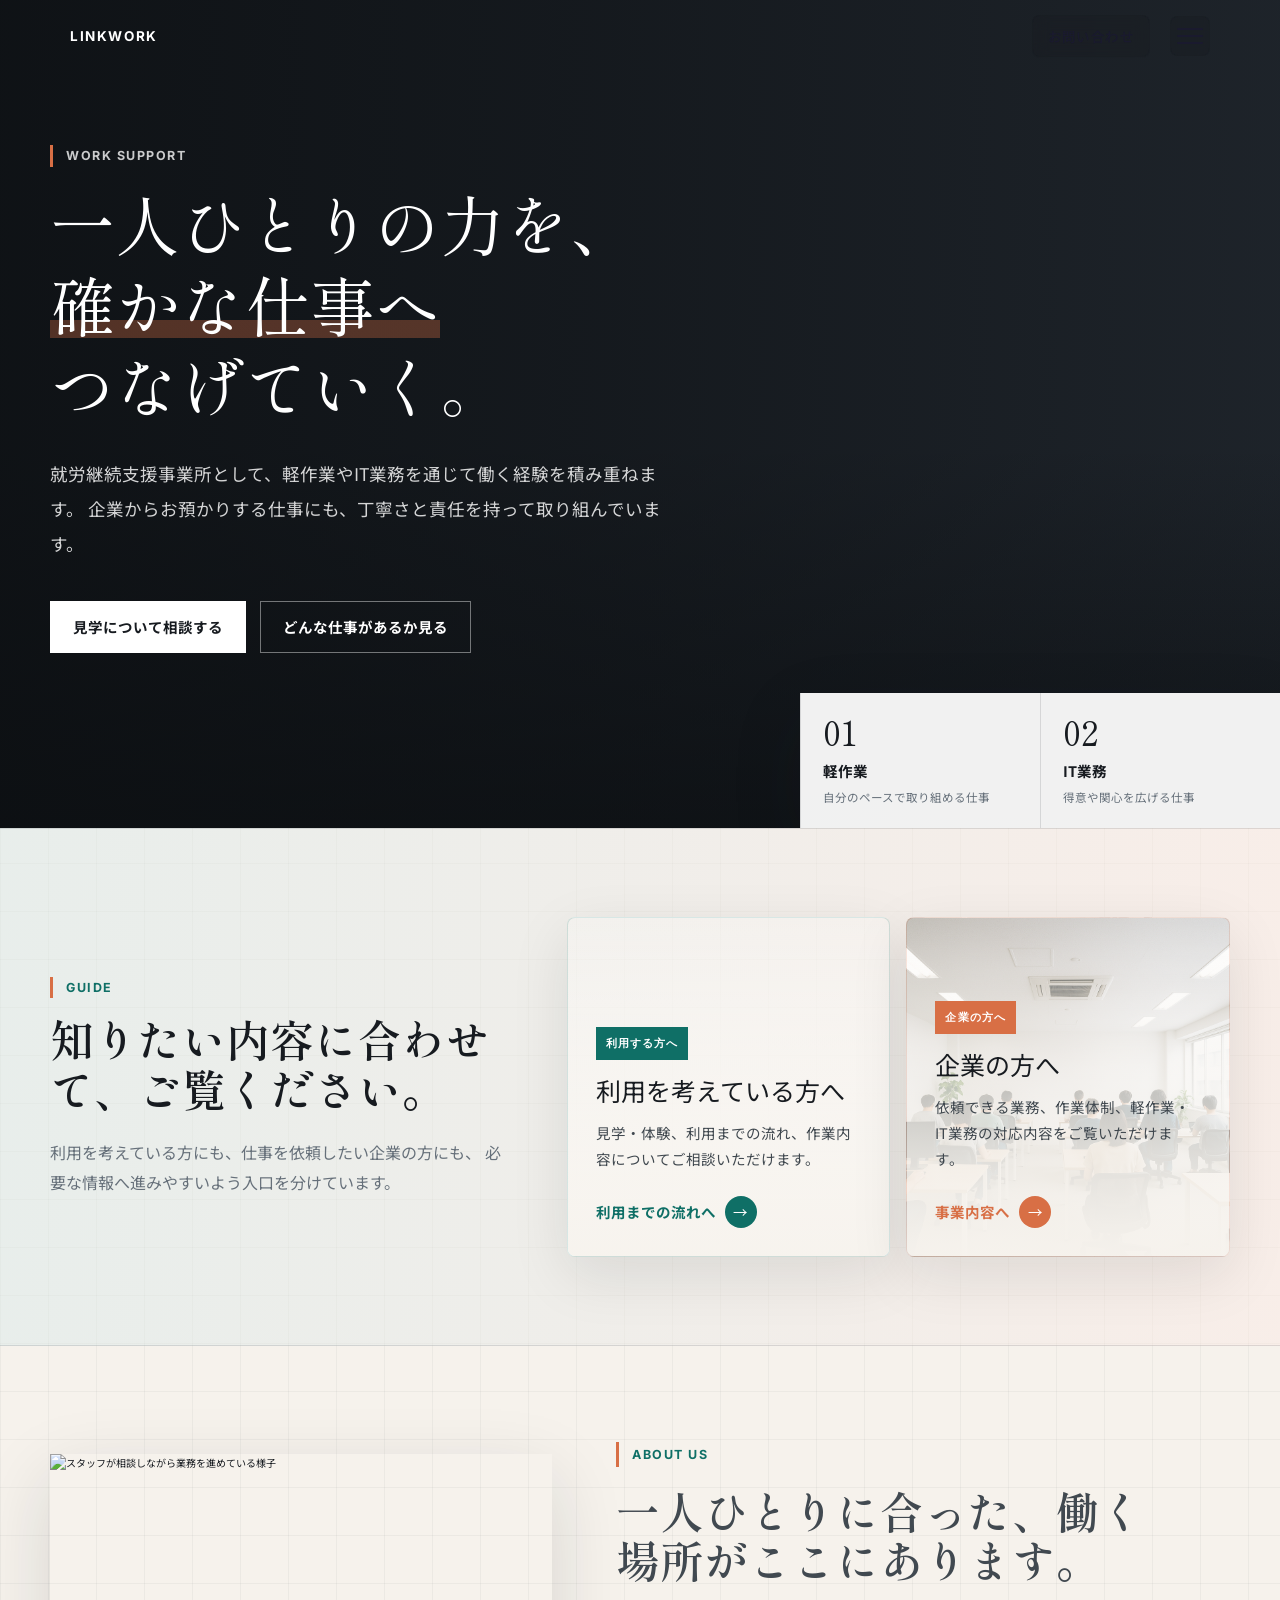
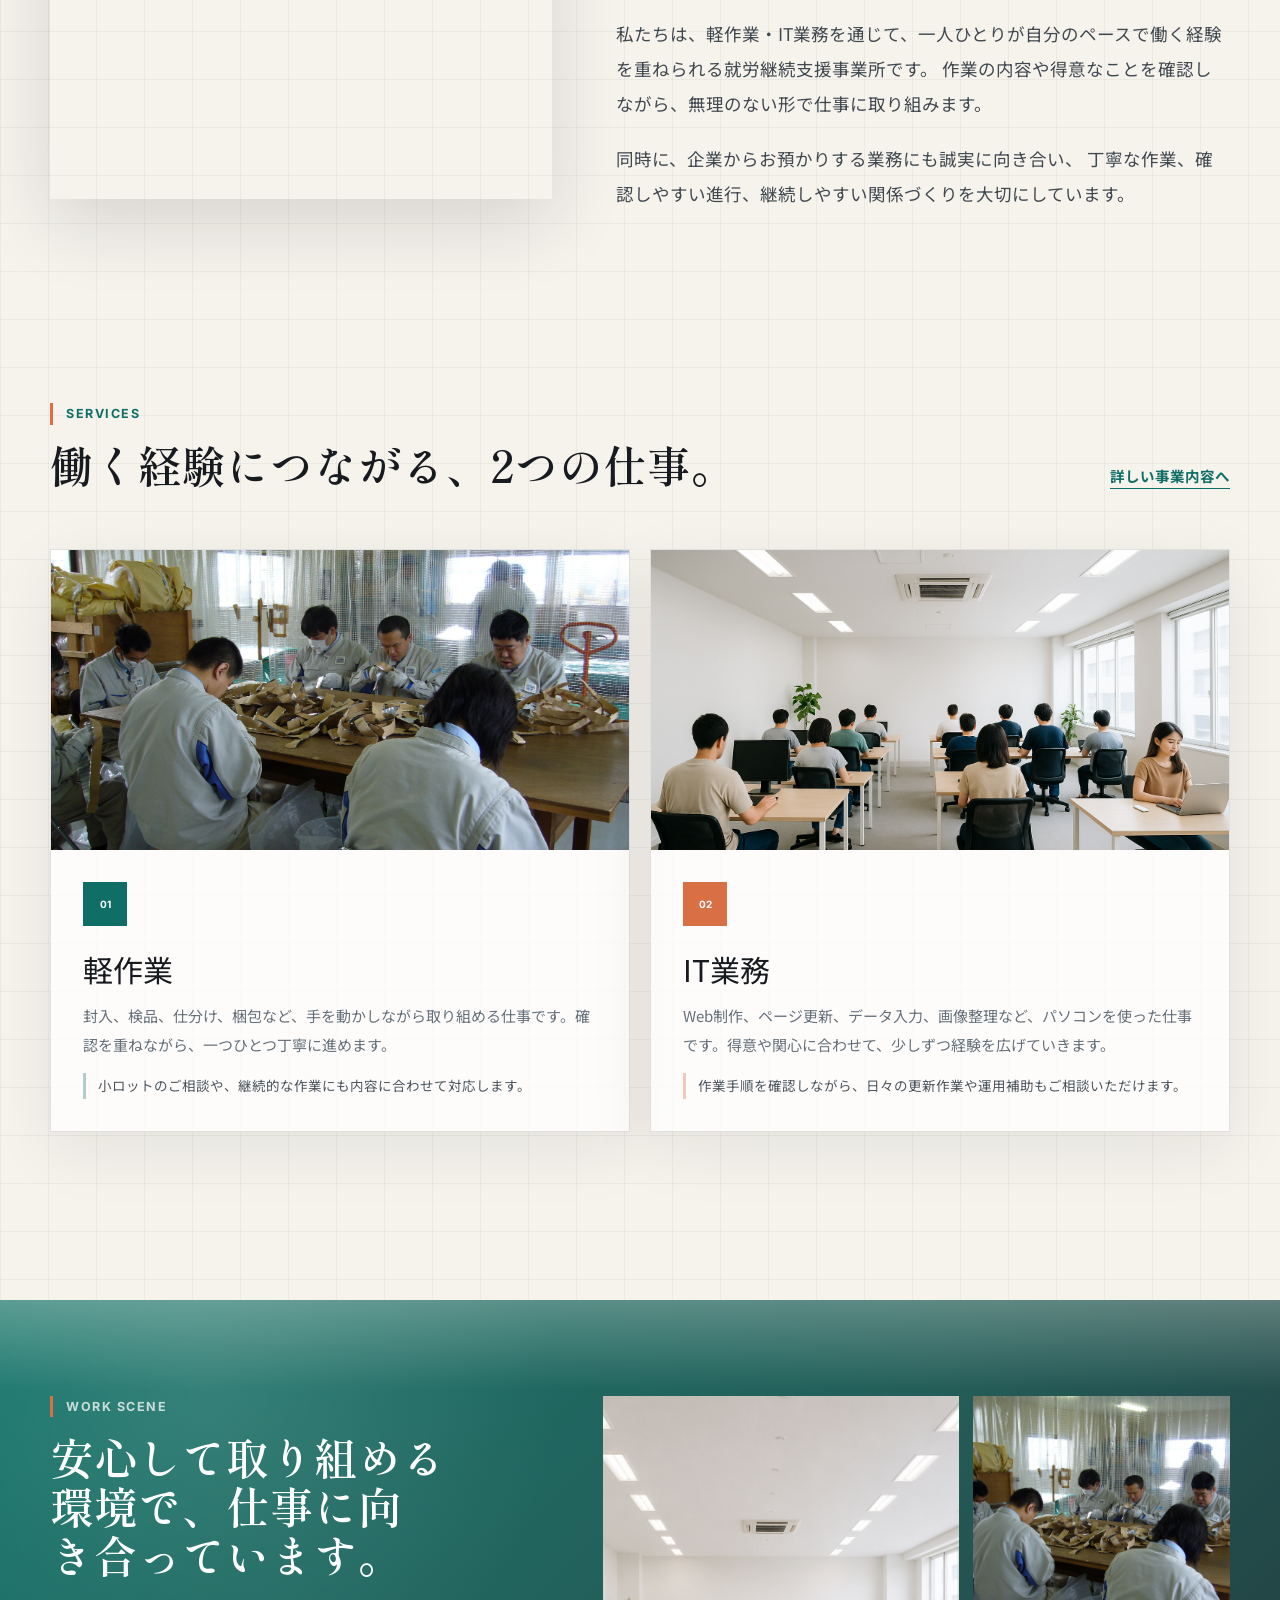
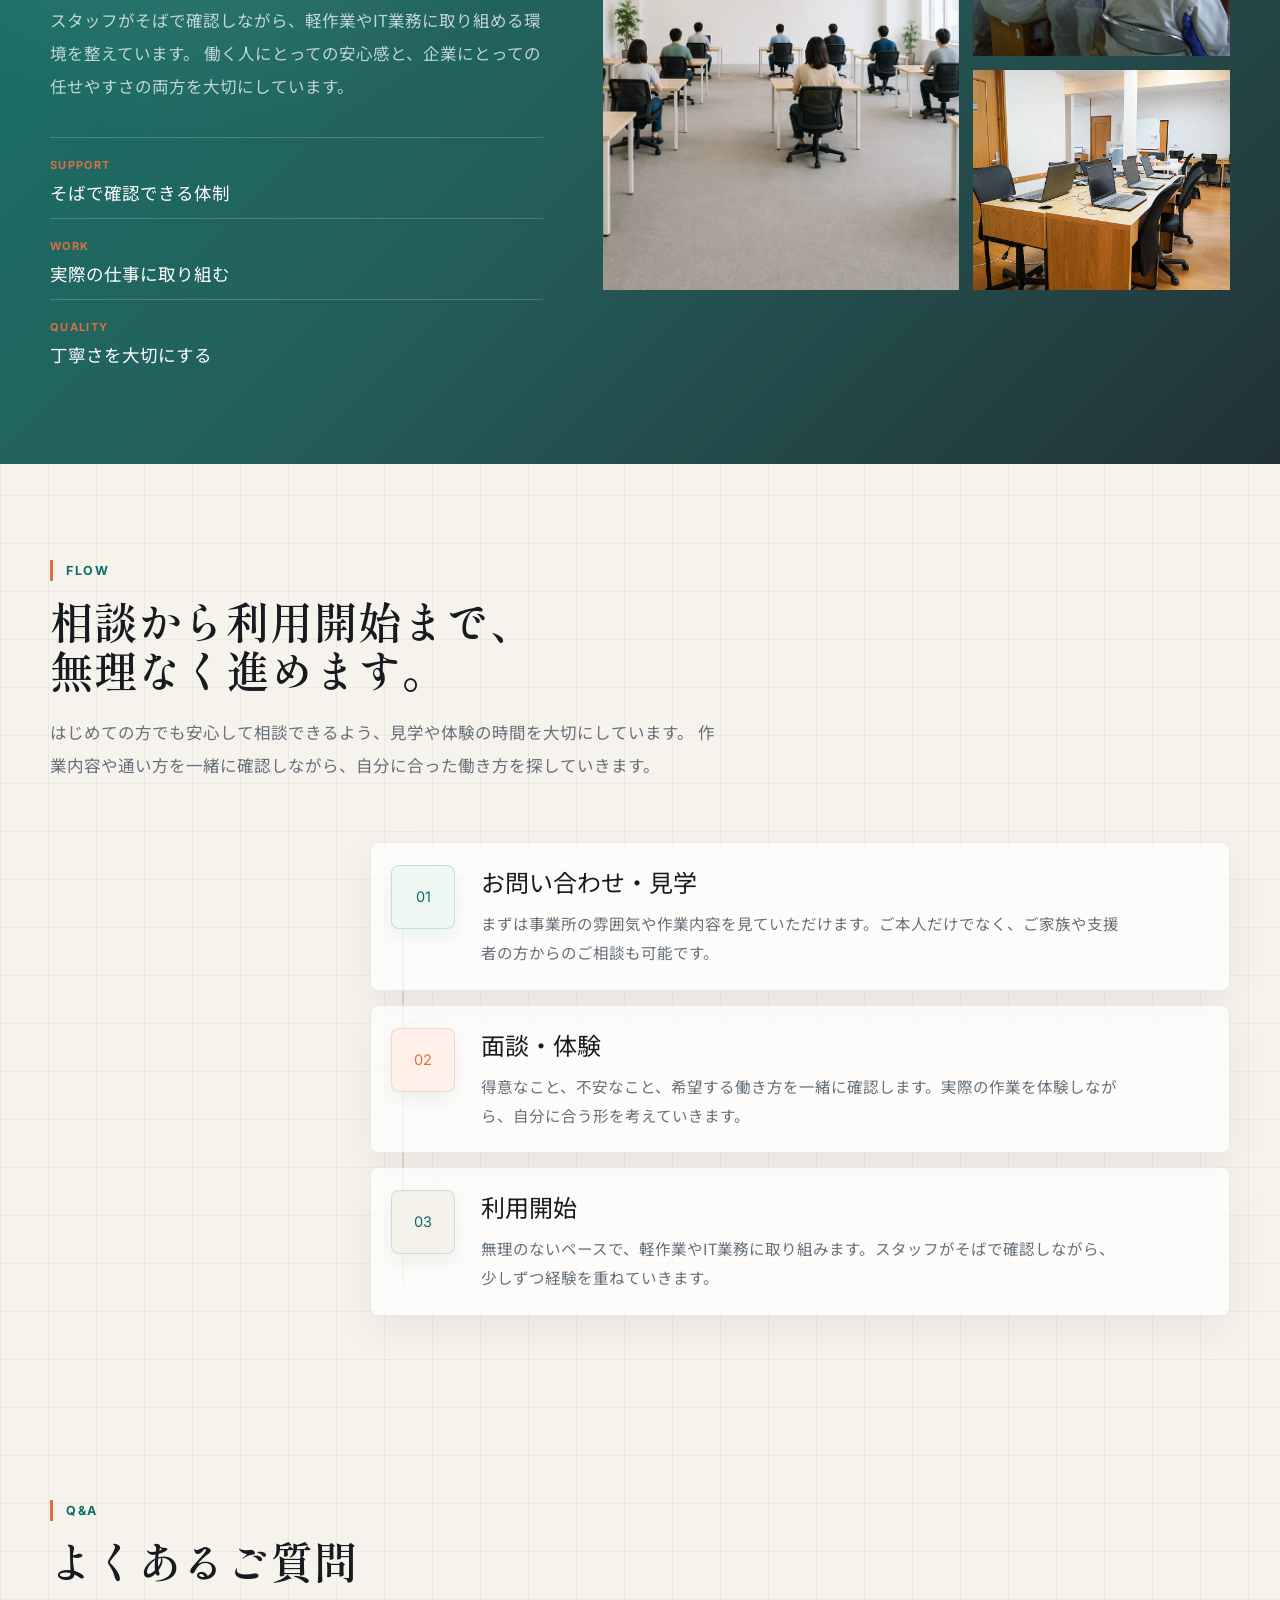
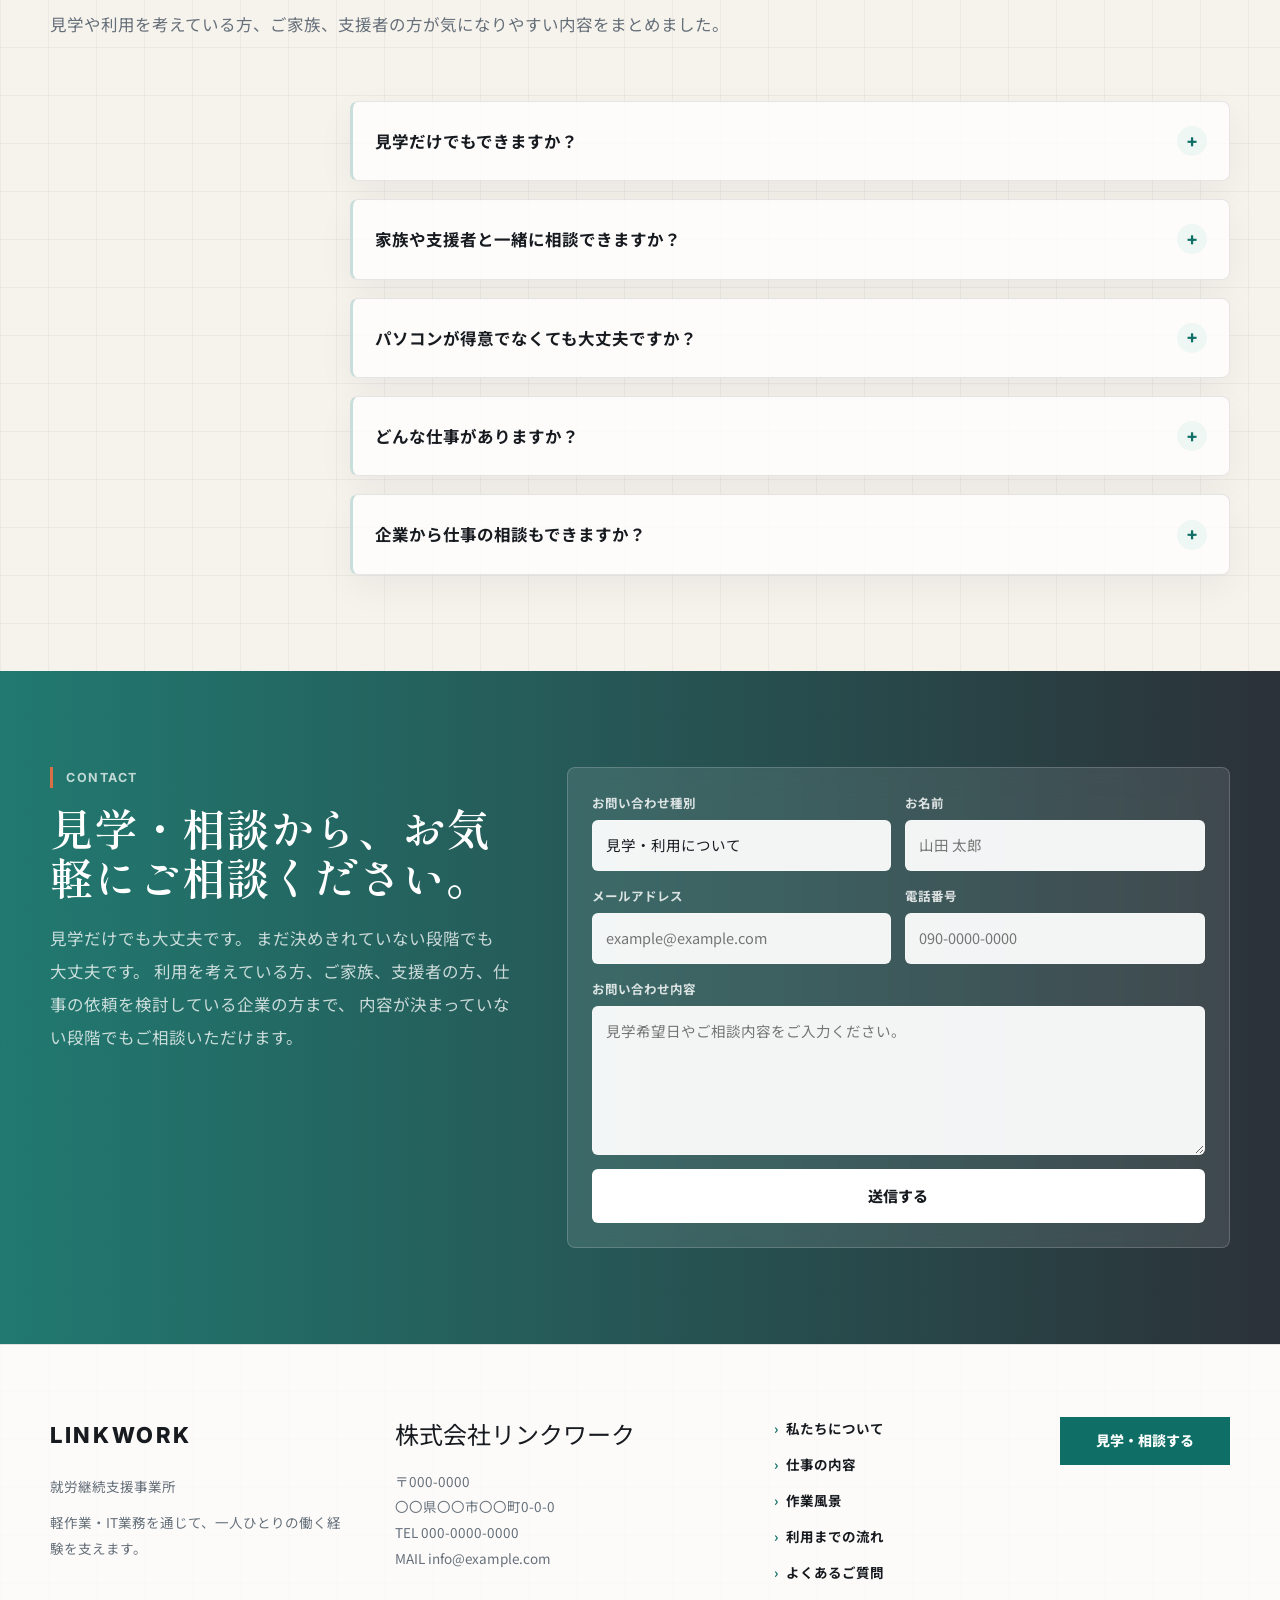
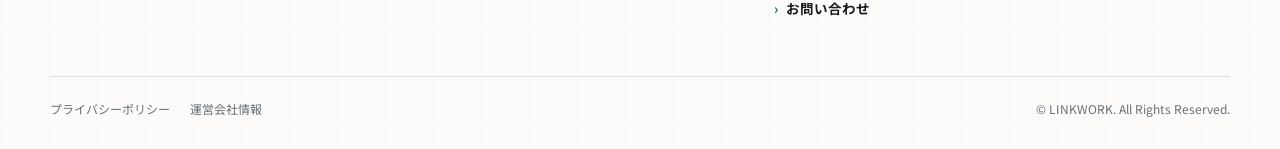
==== commit ef4b69f1: "update" ====
--- a/index.html
+++ b/index.html
@@ -16,13 +16,14 @@
     <header class="header">
       <div class="header-inner">
         <a href="index.html" class="logo" aria-label="株式会社リンクワーク トップページ">LINKWORK</a>
-        <nav class="nav" aria-label="メインナビゲーション">
-          <a href="#about" class="nav-link">私たちについて</a>
-          <a href="#service" class="nav-link">仕事の内容</a>
-          <a href="#works" class="nav-link">作業風景</a>
-          <a href="#flow" class="nav-link">利用までの流れ</a>
+        <div class="header-actions">
           <a href="#contact" class="nav-link nav-link--cta">お問い合わせ</a>
-        </nav>
+          <button class="hamburger" aria-label="メニューを開く">
+            <span></span>
+            <span></span>
+            <span></span>
+          </button>
+        </div>
       </div>
     </header>
 
@@ -94,14 +95,10 @@
         <div class="home-about__grid">
           <div class="home-about__image js-soft-reveal">
             <img src="img/女性の就労支援員と就労者が相談している.png" alt="スタッフが相談しながら業務を進めている様子" />
-            <div class="home-about__badge">
-              <span>Work Support</span>
-              <b>軽作業 / IT業務 / 働く経験</b>
-            </div>
           </div>
           <div class="home-about__body">
             <p class="home-kicker js-soft-reveal">About us</p>
-            <h2 class="js-soft-reveal">安心して働ける場所から、丁寧な仕事を届ける。</h2>
+            <h2 class="js-soft-reveal">一人ひとりに合った、働く場所がここにあります。</h2>
             <p class="js-soft-reveal">
               私たちは、軽作業・IT業務を通じて、一人ひとりが自分のペースで働く経験を重ねられる就労継続支援事業所です。
               作業の内容や得意なことを確認しながら、無理のない形で仕事に取り組みます。
@@ -110,18 +107,6 @@
               同時に、企業からお預かりする業務にも誠実に向き合い、
               丁寧な作業、確認しやすい進行、継続しやすい関係づくりを大切にしています。
             </p>
-            <div class="home-about__cards" aria-label="私たちの2つの側面">
-              <article class="js-soft-reveal">
-                <span>利用を考えている方へ</span>
-                <strong>安心して経験を重ねる</strong>
-                <p>一人ひとりの得意やペースを大切にしながら、仕事につながる経験を積み重ねます。</p>
-              </article>
-              <article class="js-soft-reveal">
-                <span>仕事を依頼したい企業へ</span>
-                <strong>丁寧に仕事を届ける</strong>
-                <p>確認や報告を大切にし、企業からお預かりした業務に責任を持って取り組みます。</p>
-              </article>
-            </div>
           </div>
         </div>
       </section>
@@ -144,13 +129,6 @@
               <h3>軽作業</h3>
               <p>封入、検品、仕分け、梱包など、手を動かしながら取り組める仕事です。確認を重ねながら、一つひとつ丁寧に進めます。</p>
               <p class="home-service-feature__note">小ロットのご相談や、継続的な作業にも内容に合わせて対応します。</p>
-              <ul class="home-service-tags" aria-label="軽作業の対応内容">
-                <li>封入</li>
-                <li>検品</li>
-                <li>仕分け</li>
-                <li>梱包</li>
-                <li>組み立て</li>
-              </ul>
             </div>
           </article>
           <article class="home-service-feature home-service-feature--warm">
@@ -162,48 +140,32 @@
               <h3>IT業務</h3>
               <p>Web制作、ページ更新、データ入力、画像整理など、パソコンを使った仕事です。得意や関心に合わせて、少しずつ経験を広げていきます。</p>
               <p class="home-service-feature__note">作業手順を確認しながら、日々の更新作業や運用補助もご相談いただけます。</p>
-              <ul class="home-service-tags" aria-label="IT業務の対応内容">
-                <li>Web制作</li>
-                <li>更新作業</li>
-                <li>データ入力</li>
-                <li>画像整理</li>
-                <li>運用補助</li>
-              </ul>
-            </div>
-          </article>
-        </div>
-        <div class="home-service-note" aria-label="対応形式">
-          <span>見学・相談</span>
-          <span>軽作業</span>
-          <span>IT業務</span>
-          <span>企業からのご依頼</span>
+            </div>
+          </article>
         </div>
       </section>
 
       <section class="home-work" id="works">
         <div class="home-work__inner">
           <div class="home-work__text">
-            <p class="home-kicker">Work Scene</p>
-            <h2>安心して取り組める環境で、仕事に向き合っています。</h2>
-            <p>
+            <p class="home-kicker js-soft-reveal">Work Scene</p>
+            <h2 class="js-soft-reveal">安心して取り組める環境で、仕事に向き合っています。</h2>
+            <p class="js-soft-reveal">
               スタッフがそばで確認しながら、軽作業やIT業務に取り組める環境を整えています。
               働く人にとっての安心感と、企業にとっての任せやすさの両方を大切にしています。
             </p>
             <div class="home-work__points" aria-label="作業体制の特徴">
-              <article>
+              <article class="js-soft-reveal">
                 <span>Support</span>
                 <strong>そばで確認できる体制</strong>
-                <p>困ったときに相談しやすく、作業内容を確認しながら進められます。</p>
               </article>
-              <article>
+              <article class="js-soft-reveal">
                 <span>Work</span>
                 <strong>実際の仕事に取り組む</strong>
-                <p>軽作業やIT業務を通じて、働く経験を少しずつ積み重ねます。</p>
               </article>
-              <article>
+              <article class="js-soft-reveal">
                 <span>Quality</span>
                 <strong>丁寧さを大切にする</strong>
-                <p>企業からお預かりした仕事にも、確認と報告を大切にして取り組みます。</p>
               </article>
             </div>
           </div>
@@ -293,8 +255,9 @@
         <div class="home-contact__inner">
           <div>
             <p class="home-kicker">Contact</p>
-            <h2>見学・相談から、お気軽にお問い合わせください。</h2>
+            <h2>見学・相談から、お気軽にご相談ください。</h2>
             <p>
+              見学だけでも大丈夫です。
               まだ決めきれていない段階でも大丈夫です。
               利用を考えている方、ご家族、支援者の方、仕事の依頼を検討している企業の方まで、
               内容が決まっていない段階でもご相談いただけます。
@@ -332,7 +295,40 @@
     </main>
 
     <footer class="home-footer">
-      <small>&copy; LINKWORK. All Rights Reserved.</small>
+      <div class="home-footer__inner">
+        <div class="home-footer__brand">
+          <a href="index.html" class="home-footer__logo">LINKWORK</a>
+          <p>就労継続支援事業所</p>
+          <p>軽作業・IT業務を通じて、一人ひとりの働く経験を支えます。</p>
+        </div>
+        <div class="home-footer__info">
+          <h2>株式会社リンクワーク</h2>
+          <address>
+            〒000-0000<br />
+            〇〇県〇〇市〇〇町0-0-0<br />
+            TEL 000-0000-0000<br />
+            MAIL info@example.com
+          </address>
+        </div>
+        <nav class="home-footer__nav" aria-label="フッターナビゲーション">
+          <a href="#about">私たちについて</a>
+          <a href="#service">仕事の内容</a>
+          <a href="#works">作業風景</a>
+          <a href="#flow">利用までの流れ</a>
+          <a href="#faq">よくあるご質問</a>
+          <a href="#contact">お問い合わせ</a>
+        </nav>
+        <div class="home-footer__action">
+          <a href="#contact">見学・相談する</a>
+        </div>
+      </div>
+      <div class="home-footer__bottom">
+        <div>
+          <a href="#">プライバシーポリシー</a>
+          <a href="#">運営会社情報</a>
+        </div>
+        <small>&copy; LINKWORK. All Rights Reserved.</small>
+      </div>
     </footer>
 
     <script src="script.js"></script>
--- a/css/work.css
+++ b/css/work.css
@@ -96,6 +96,13 @@
   border-bottom: 1px solid var(--border);
   background: var(--bg);
   backdrop-filter: blur(12px);
+}
+
+.home-page .header {
+  border-bottom: none;
+  background: transparent;
+  backdrop-filter: none;
+  transition: background 0.35s ease, backdrop-filter 0.35s ease, box-shadow 0.35s ease;
 }
 
 .header-inner {
@@ -1096,10 +1103,19 @@
   font-family: var(--font-ja);
 }
 
-.home-page .header {
-  border-bottom: 1px solid rgba(255, 255, 255, 0.24);
-  background: rgba(23, 27, 32, 0.48);
-  backdrop-filter: blur(18px);
+.home-page .header.header--scrolled {
+  background: transparent;
+  backdrop-filter: none;
+}
+
+.home-page .header.header--scrolled .logo {
+  opacity: 0;
+  pointer-events: none;
+  transition: opacity 0.25s ease;
+}
+
+.home-page .logo {
+  transition: opacity 0.25s ease;
 }
 
 .home-page .header-inner {
@@ -1114,6 +1130,41 @@
   letter-spacing: 0.12em;
 }
 
+.header-actions {
+  display: flex;
+  align-items: center;
+  gap: 2rem;
+}
+
+.hamburger {
+  display: flex;
+  flex-direction: column;
+  justify-content: center;
+  gap: 5px;
+  width: 4rem;
+  height: 4rem;
+  background: rgba(23, 27, 32, 0.18);
+  backdrop-filter: blur(8px);
+  border: 1px solid rgba(23, 27, 32, 0.12);
+  border-radius: 8px;
+  cursor: pointer;
+  padding: 0.6rem;
+  transition: background 0.2s;
+}
+
+.hamburger:hover {
+  background: rgba(23, 27, 32, 0.28);
+}
+
+.hamburger span {
+  display: block;
+  width: 100%;
+  height: 2px;
+  background: var(--text-primary);
+  border-radius: 2px;
+  transition: 0.3s;
+}
+
 .home-page .nav {
   align-items: center;
   gap: 2.8rem;
@@ -1129,9 +1180,19 @@
 }
 
 .home-page .nav-link--cta {
-  border: 1px solid rgba(255, 255, 255, 0.42);
+  background: rgba(23, 27, 32, 0.18);
+  backdrop-filter: blur(8px);
+  border: 1px solid rgba(23, 27, 32, 0.12);
+  border-radius: 8px;
   padding: 0.9rem 1.5rem;
-  color: #fff;
+  color: var(--text-primary);
+  font-size: 1.35rem;
+  font-weight: 500;
+  transition: background 0.2s;
+}
+
+.home-page .nav-link--cta:hover {
+  background: rgba(23, 27, 32, 0.28);
 }
 
 .home-hero {
@@ -1407,7 +1468,7 @@
 
 .home-section__head {
   max-width: 78rem;
-  margin-bottom: 4.2rem;
+  margin-bottom: 6rem;
 }
 
 .home-section__lead {
@@ -1431,10 +1492,15 @@
 .home-contact h2 {
   margin: 0;
   font-family: var(--font-title);
-  font-size: clamp(3.4rem, 5vw, 6.2rem);
+  font-size: clamp(2.2rem, 3.4vw, 4.6rem);
   font-weight: 600;
   line-height: 1.12;
   letter-spacing: 0;
+  text-wrap: balance;
+}
+
+.home-work h2 {
+  font-size: clamp(2.2rem, 3.4vw, 4.6rem);
 }
 
 .home-about__grid {
@@ -1446,43 +1512,19 @@
 
 .home-about__image {
   position: relative;
-  min-height: 48rem;
+  aspect-ratio: 16 / 11;
+  min-height: 0;
   overflow: hidden;
   box-shadow: var(--home-shadow);
 }
 
-.home-about__image img {
+.home-about__image img,
+.home-about__image video {
   width: 100%;
   height: 100%;
   object-fit: cover;
 }
 
-.home-about__badge {
-  position: absolute;
-  right: 2rem;
-  bottom: 2rem;
-  width: min(32rem, calc(100% - 4rem));
-  background: rgba(255, 255, 255, 0.92);
-  padding: 1.8rem 2rem;
-}
-
-.home-about__badge span {
-  display: block;
-  margin-bottom: 0.5rem;
-  color: var(--home-accent);
-  font-family: var(--font-en);
-  font-size: 1.1rem;
-  font-weight: 700;
-  letter-spacing: 0.1em;
-  text-transform: uppercase;
-}
-
-.home-about__badge b {
-  display: block;
-  color: var(--home-ink);
-  font-size: 1.45rem;
-  line-height: 1.45;
-}
 
 .home-about__body {
   display: grid;
@@ -1500,42 +1542,6 @@
   margin-bottom: 1.2rem;
 }
 
-.home-about__cards {
-  display: grid;
-  grid-template-columns: repeat(2, minmax(0, 1fr));
-  gap: 1.4rem;
-  margin-top: 1.8rem;
-}
-
-.home-about__cards article {
-  border: 1px solid var(--home-line);
-  background: rgba(255, 255, 255, 0.72);
-  padding: 2.2rem;
-}
-
-.home-about__cards span {
-  display: block;
-  margin-bottom: 1.2rem;
-  color: var(--home-accent);
-  font-family: var(--font-en);
-  font-size: 1.1rem;
-  font-weight: 700;
-  letter-spacing: 0.1em;
-}
-
-.home-about__cards strong {
-  display: block;
-  color: var(--home-ink);
-  font-size: 1.75rem;
-  line-height: 1.45;
-}
-
-.home-about__cards p {
-  margin: 1rem 0 0;
-  color: var(--home-muted);
-  font-size: 1.35rem;
-  line-height: 1.8;
-}
 
 .home-about .js-soft-reveal {
   opacity: 0;
@@ -1584,6 +1590,24 @@
 .home-about__cards article.js-soft-reveal:nth-child(2) {
   transition-delay: 0.56s;
 }
+
+.home-work .js-soft-reveal {
+  opacity: 0;
+  transform: translateY(2.4rem);
+  transition: opacity 0.8s ease, transform 0.8s ease;
+}
+
+.home-work .js-soft-reveal.is-visible {
+  opacity: 1;
+  transform: translateY(0);
+}
+
+.home-work .home-kicker.js-soft-reveal       { transition-delay: 0.04s; }
+.home-work h2.js-soft-reveal                 { transition-delay: 0.14s; }
+.home-work p.js-soft-reveal                  { transition-delay: 0.24s; }
+.home-work__points article.js-soft-reveal:nth-child(1) { transition-delay: 0.36s; }
+.home-work__points article.js-soft-reveal:nth-child(2) { transition-delay: 0.46s; }
+.home-work__points article.js-soft-reveal:nth-child(3) { transition-delay: 0.56s; }
 
 .home-text-link {
   flex: 0 0 auto;
@@ -1648,6 +1672,7 @@
   display: grid;
   grid-template-columns: repeat(2, minmax(0, 1fr));
   gap: 2rem;
+  margin-bottom: 7.2rem;
 }
 
 .home-service-feature {
@@ -1728,48 +1753,31 @@
   border-left-color: rgba(216, 111, 69, 0.36);
 }
 
-.home-service-tags {
-  display: flex;
-  flex-wrap: wrap;
-  gap: 0.8rem;
-  margin: 2.4rem 0 0;
-  padding: 0;
-  list-style: none;
-}
-
-.home-service-tags li {
-  border: 1px solid var(--home-line);
-  background: rgba(255, 255, 255, 0.72);
-  padding: 0.7rem 1rem;
-  color: var(--home-ink);
-  font-size: 1.2rem;
-  font-weight: 700;
-  line-height: 1.2;
-}
-
-.home-service-note {
-  display: flex;
-  flex-wrap: wrap;
-  gap: 1rem;
-  margin-top: 7.2rem;
-  border-top: 1px solid var(--home-line);
-  padding-top: 2.4rem;
-}
-
-.home-service-note span {
-  background: var(--home-dark);
-  padding: 0.9rem 1.3rem;
+
+
+.home-work {
+  position: relative;
+  background:
+    radial-gradient(circle at 16% 12%, rgba(255, 255, 255, 0.12), transparent 28%),
+    linear-gradient(135deg, #15766b 0%, #245f5a 48%, #223237 100%);
   color: #fff;
-  font-size: 1.3rem;
-  font-weight: 700;
-}
-
-.home-work {
-  background: var(--home-dark);
-  color: #fff;
+  overflow: hidden;
+}
+
+.home-work::before {
+  content: "";
+  position: absolute;
+  top: 0;
+  left: 0;
+  right: 0;
+  height: 9rem;
+  background: linear-gradient(180deg, rgba(246, 242, 236, 0.28), rgba(246, 242, 236, 0));
+  pointer-events: none;
 }
 
 .home-work__inner {
+  position: relative;
+  z-index: 1;
   display: grid;
   grid-template-columns: minmax(36rem, 0.88fr) minmax(0, 1.12fr);
   gap: 6rem;
@@ -1822,12 +1830,6 @@
   line-height: 1.45;
 }
 
-.home-work__points p {
-  margin: 0.6rem 0 0;
-  color: rgba(255, 255, 255, 0.66);
-  font-size: 1.35rem;
-  line-height: 1.8;
-}
 
 .home-work__gallery {
   display: grid;
@@ -1994,7 +1996,7 @@
 .home-paths__head h2 {
   margin: 0;
   font-family: var(--font-title);
-  font-size: clamp(3.2rem, 4.4vw, 5.6rem);
+  font-size: clamp(2.2rem, 3.4vw, 4.6rem);
   font-weight: 600;
   line-height: 1.16;
   letter-spacing: 0;
@@ -2119,6 +2121,91 @@
   background: var(--home-accent-warm);
 }
 
+.home-faq {
+  padding-top: 8.8rem;
+  padding-bottom: 9.6rem;
+}
+
+.home-faq__list {
+  display: grid;
+  gap: 1.8rem;
+  max-width: 88rem;
+  margin-left: auto;
+}
+
+.home-faq__list details {
+  position: relative;
+  border: 1px solid rgba(23, 27, 32, 0.1);
+  border-left: 3px solid rgba(15, 111, 102, 0.22);
+  border-radius: 8px;
+  background: rgba(255, 255, 255, 0.78);
+  box-shadow: 0 12px 36px rgba(23, 27, 32, 0.05);
+  overflow: hidden;
+}
+
+.home-faq__list details::after {
+  content: "";
+  position: absolute;
+  left: 0;
+  bottom: 0;
+  width: 100%;
+  height: 2px;
+  background: rgba(15, 111, 102, 0.42);
+  opacity: 0;
+  transition: opacity 0.2s ease;
+}
+
+.home-faq__list details[open]::after {
+  opacity: 1;
+}
+
+.home-faq__list summary {
+  position: relative;
+  cursor: pointer;
+  padding: 2.6rem 5.6rem 2.6rem 2.2rem;
+  color: var(--home-ink);
+  font-size: 1.65rem;
+  font-weight: 700;
+  line-height: 1.6;
+  list-style: none;
+}
+
+.home-faq__list summary::-webkit-details-marker {
+  display: none;
+}
+
+.home-faq__list summary::after {
+  content: "+";
+  position: absolute;
+  top: 50%;
+  right: 2.2rem;
+  display: grid;
+  place-items: center;
+  width: 3rem;
+  height: 3rem;
+  border-radius: 999px;
+  background: #eef7f4;
+  color: var(--home-accent);
+  font-family: var(--font-en);
+  font-size: 1.8rem;
+  transform: translateY(-50%);
+}
+
+.home-faq__list details[open] summary::after {
+  content: "-";
+  background: #fff1ea;
+  color: var(--home-accent-warm);
+}
+
+.home-faq__list p {
+  margin: 0;
+  border-top: 1px solid rgba(23, 27, 32, 0.08);
+  padding: 1.8rem 2.2rem 2.2rem;
+  color: var(--home-muted);
+  font-size: 1.5rem;
+  line-height: 1.9;
+}
+
 .home-contact {
   background: linear-gradient(90deg, rgba(15, 111, 102, 0.92), rgba(35, 42, 49, 0.96));
   color: #fff;
@@ -2126,12 +2213,12 @@
 
 .home-contact__inner {
   display: grid;
-  grid-template-columns: minmax(0, 1fr) auto;
-  gap: 4rem;
-  align-items: center;
+  grid-template-columns: minmax(0, 0.82fr) minmax(34rem, 1.18fr);
+  gap: 5.6rem;
+  align-items: start;
   width: min(118rem, calc(100% - 4rem));
   margin: 0 auto;
-  padding: 8rem 0;
+  padding: 9.6rem 0;
 }
 
 .home-contact .home-kicker {
@@ -2152,12 +2239,182 @@
   min-width: 28rem;
 }
 
+.home-contact__form {
+  display: grid;
+  grid-template-columns: repeat(2, minmax(0, 1fr));
+  gap: 1.4rem;
+  border: 1px solid rgba(255, 255, 255, 0.18);
+  border-radius: 8px;
+  background: rgba(255, 255, 255, 0.1);
+  padding: 2.4rem;
+  backdrop-filter: blur(14px);
+}
+
+.home-contact__form label {
+  display: grid;
+  gap: 0.7rem;
+}
+
+.home-contact__form span {
+  color: rgba(255, 255, 255, 0.82);
+  font-size: 1.25rem;
+  font-weight: 700;
+}
+
+.home-contact__form input,
+.home-contact__form select,
+.home-contact__form textarea {
+  width: 100%;
+  border: 1px solid rgba(255, 255, 255, 0.24);
+  border-radius: 6px;
+  background: rgba(255, 255, 255, 0.94);
+  padding: 1.2rem 1.3rem;
+  color: var(--home-ink);
+  font: inherit;
+  font-size: 1.45rem;
+  outline: none;
+}
+
+.home-contact__form textarea {
+  resize: vertical;
+  min-height: 13rem;
+}
+
+.home-contact__form input:focus,
+.home-contact__form select:focus,
+.home-contact__form textarea:focus {
+  border-color: rgba(255, 255, 255, 0.88);
+  box-shadow: 0 0 0 3px rgba(255, 255, 255, 0.18);
+}
+
+.home-contact__form-wide {
+  grid-column: 1 / -1;
+}
+
+.home-contact__form button {
+  grid-column: 1 / -1;
+  min-height: 5.4rem;
+  border: 0;
+  border-radius: 6px;
+  background: #fff;
+  color: var(--home-ink);
+  font: inherit;
+  font-size: 1.5rem;
+  font-weight: 800;
+  cursor: pointer;
+  transition:
+    transform 0.22s ease,
+    opacity 0.22s ease;
+}
+
+.home-contact__form button:hover {
+  transform: translateY(-2px);
+  opacity: 0.92;
+}
+
 .home-footer {
+  background: rgba(255, 255, 255, 0.74);
+  border-top: 1px solid var(--home-line);
+  color: var(--home-muted);
+}
+
+.home-footer__inner {
+  display: grid;
+  grid-template-columns: minmax(22rem, 0.9fr) minmax(24rem, 1fr) minmax(18rem, 0.72fr) auto;
+  gap: 5rem;
+  align-items: start;
   width: min(118rem, calc(100% - 4rem));
   margin: 0 auto;
-  padding: 3.2rem 0;
+  padding: 7.2rem 0 5.6rem;
+}
+
+.home-footer__logo {
+  display: inline-block;
+  margin-bottom: 2rem;
+  color: var(--home-ink);
+  font-family: var(--font-en);
+  font-size: 2.2rem;
+  font-weight: 800;
+  letter-spacing: 0.12em;
+}
+
+.home-footer__brand p,
+.home-footer__info address {
+  margin: 0;
   color: var(--home-muted);
+  font-size: 1.35rem;
+  font-style: normal;
+  line-height: 1.9;
+}
+
+.home-footer__brand p + p {
+  margin-top: 1rem;
+}
+
+.home-footer__info h2 {
+  margin: 0 0 1.8rem;
+  color: var(--home-ink);
+  font-size: 2.4rem;
+  line-height: 1.4;
+}
+
+.home-footer__nav {
+  display: grid;
+  gap: 1.3rem;
+}
+
+.home-footer__nav a {
+  color: var(--home-ink);
+  font-size: 1.35rem;
+  font-weight: 700;
+}
+
+.home-footer__nav a::before {
+  content: "›";
+  margin-right: 0.8rem;
+  color: var(--home-accent);
+}
+
+.home-footer__action a {
+  display: inline-flex;
+  align-items: center;
+  justify-content: center;
+  min-width: 17rem;
+  min-height: 4.8rem;
+  background: var(--home-accent);
+  color: #fff;
+  font-size: 1.4rem;
+  font-weight: 800;
+  transition:
+    transform 0.22s ease,
+    background 0.22s ease;
+}
+
+.home-footer__action a:hover {
+  transform: translateY(-2px);
+  background: #0b5f58;
+}
+
+.home-footer__bottom {
+  display: flex;
+  align-items: center;
+  justify-content: space-between;
+  gap: 2rem;
+  width: min(118rem, calc(100% - 4rem));
+  margin: 0 auto;
+  border-top: 1px solid var(--home-line);
+  padding: 2.2rem 0 3rem;
   font-size: 1.2rem;
+}
+
+.home-footer__bottom div {
+  display: flex;
+  flex-wrap: wrap;
+  gap: 2rem;
+}
+
+.home-footer__bottom a {
+  color: var(--home-muted);
 }
 
 @media screen and (max-width: 899.98px) {
@@ -2204,6 +2461,7 @@
   .home-about__grid,
   .home-work__inner,
   .home-paths__inner,
+  .home-footer__inner,
   .home-contact__inner {
     grid-template-columns: 1fr;
   }
@@ -2219,15 +2477,16 @@
   }
 
   .home-about__image {
-    min-height: 36rem;
-  }
-
-  .home-about__cards {
-    grid-template-columns: 1fr;
-  }
+    min-height: 0;
+  }
+
 
   .home-paths__grid {
     grid-template-columns: 1fr;
+  }
+
+  .home-faq__list {
+    margin-left: 0;
   }
 
   .home-work__gallery {
@@ -2264,6 +2523,10 @@
     padding: 6.4rem 0;
   }
 
+  .home-contact__form {
+    grid-template-columns: 1fr;
+  }
+
   .home-path-card {
     min-height: 30rem;
   }
@@ -2286,4 +2549,9 @@
     width: 5.4rem;
     height: 5.4rem;
   }
-}
+
+  .home-footer__bottom {
+    align-items: flex-start;
+    flex-direction: column;
+  }
+}
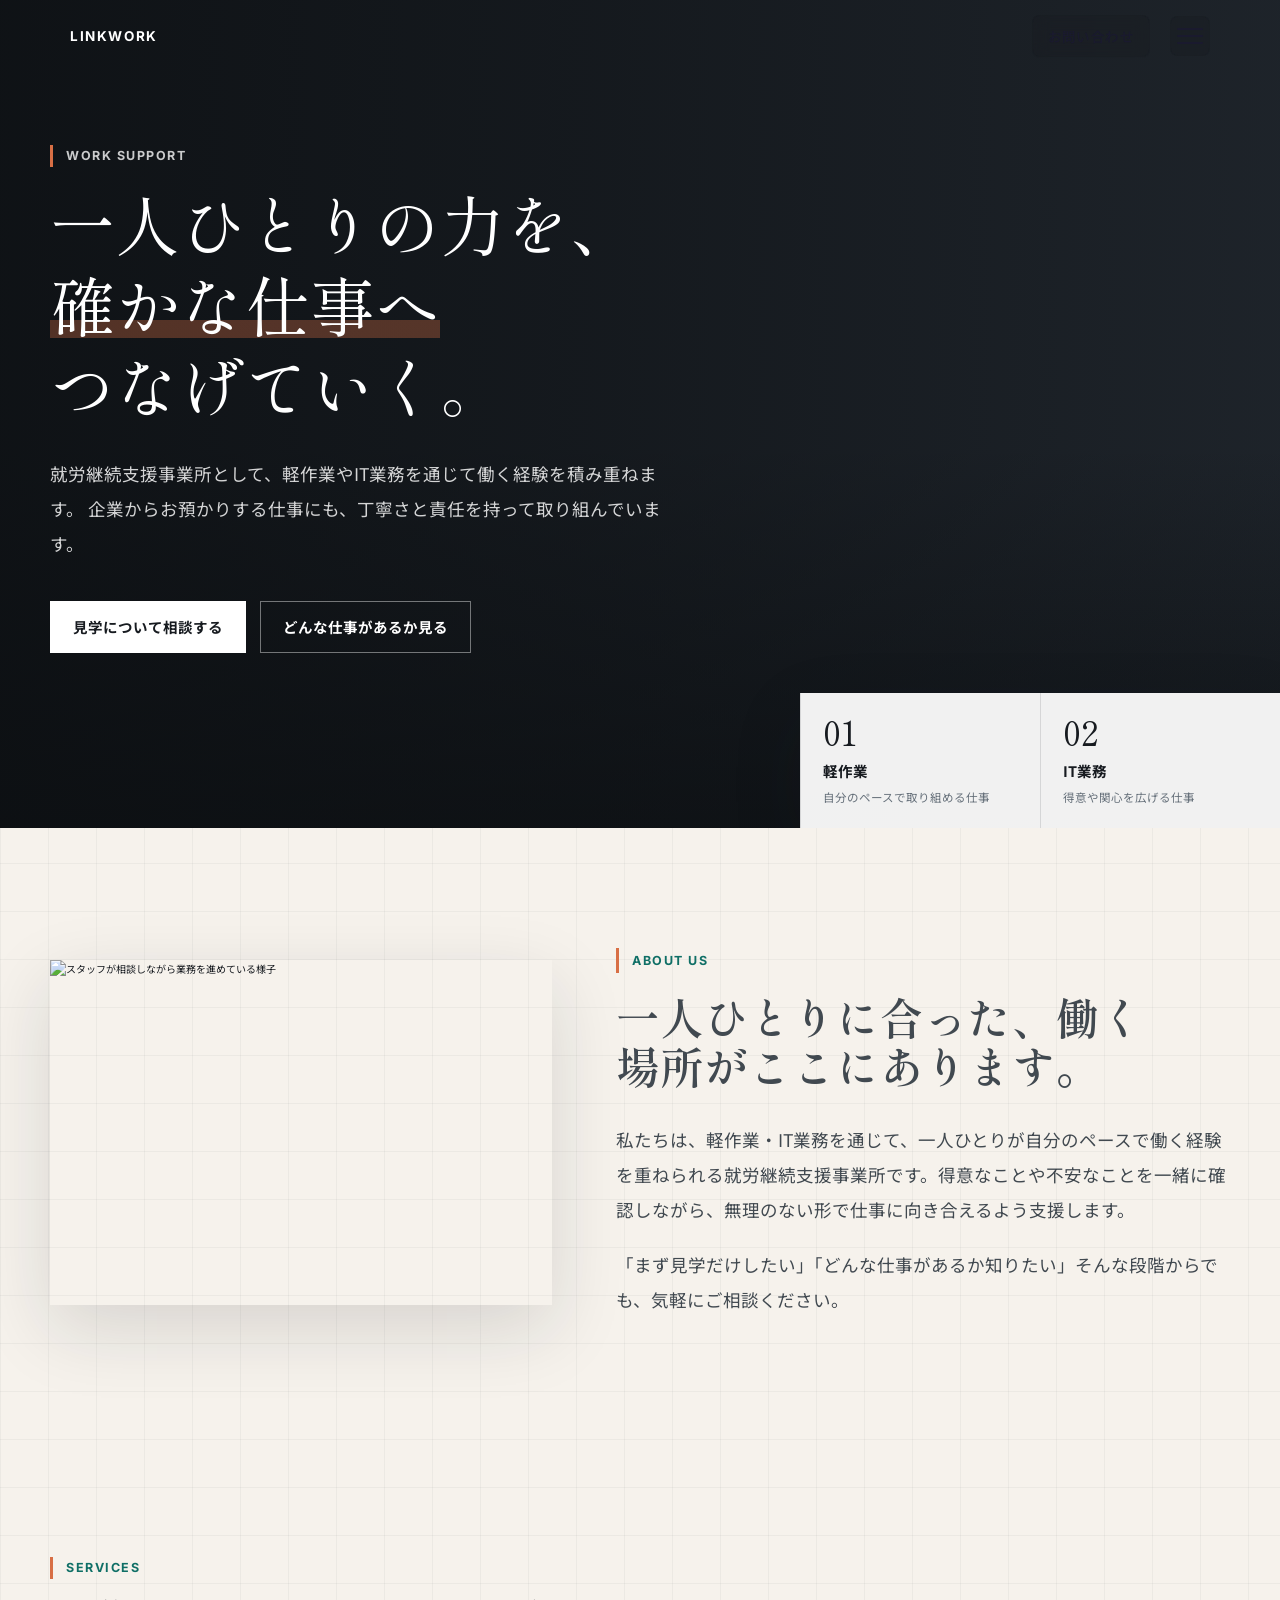
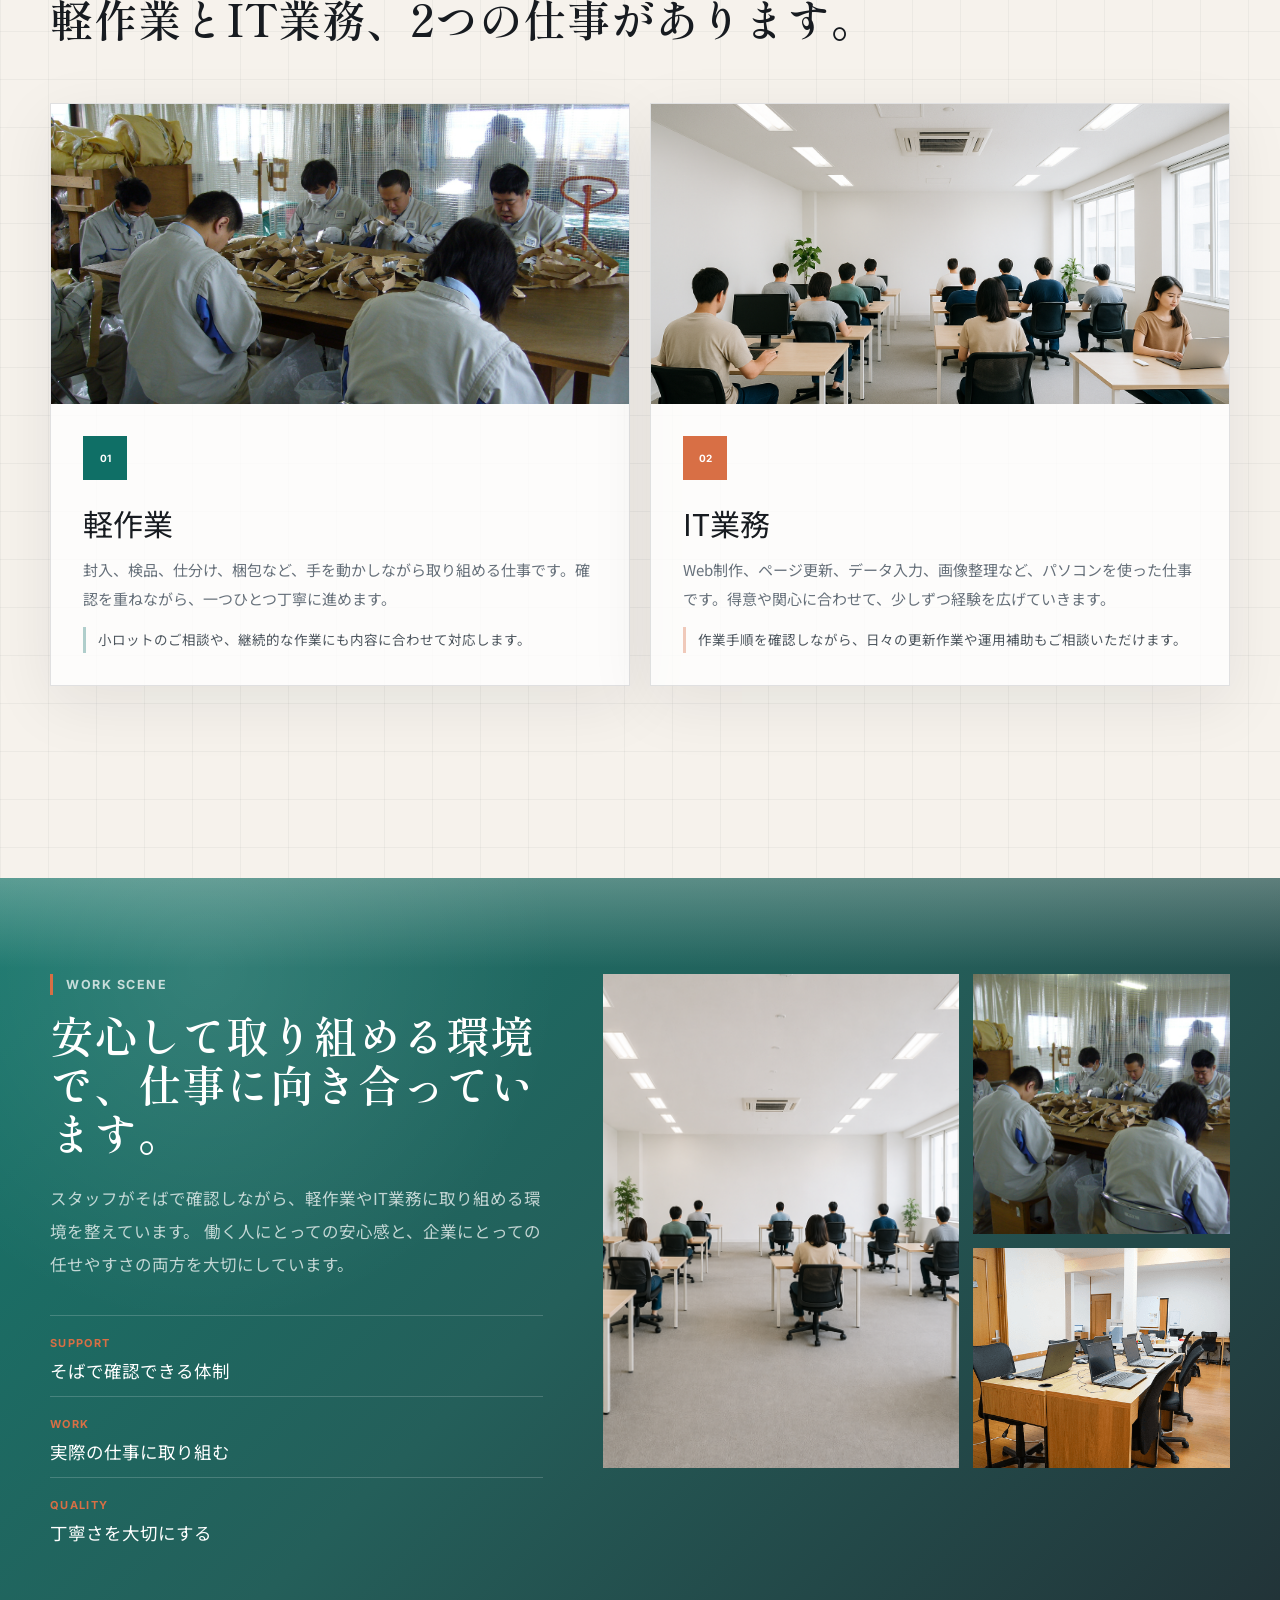
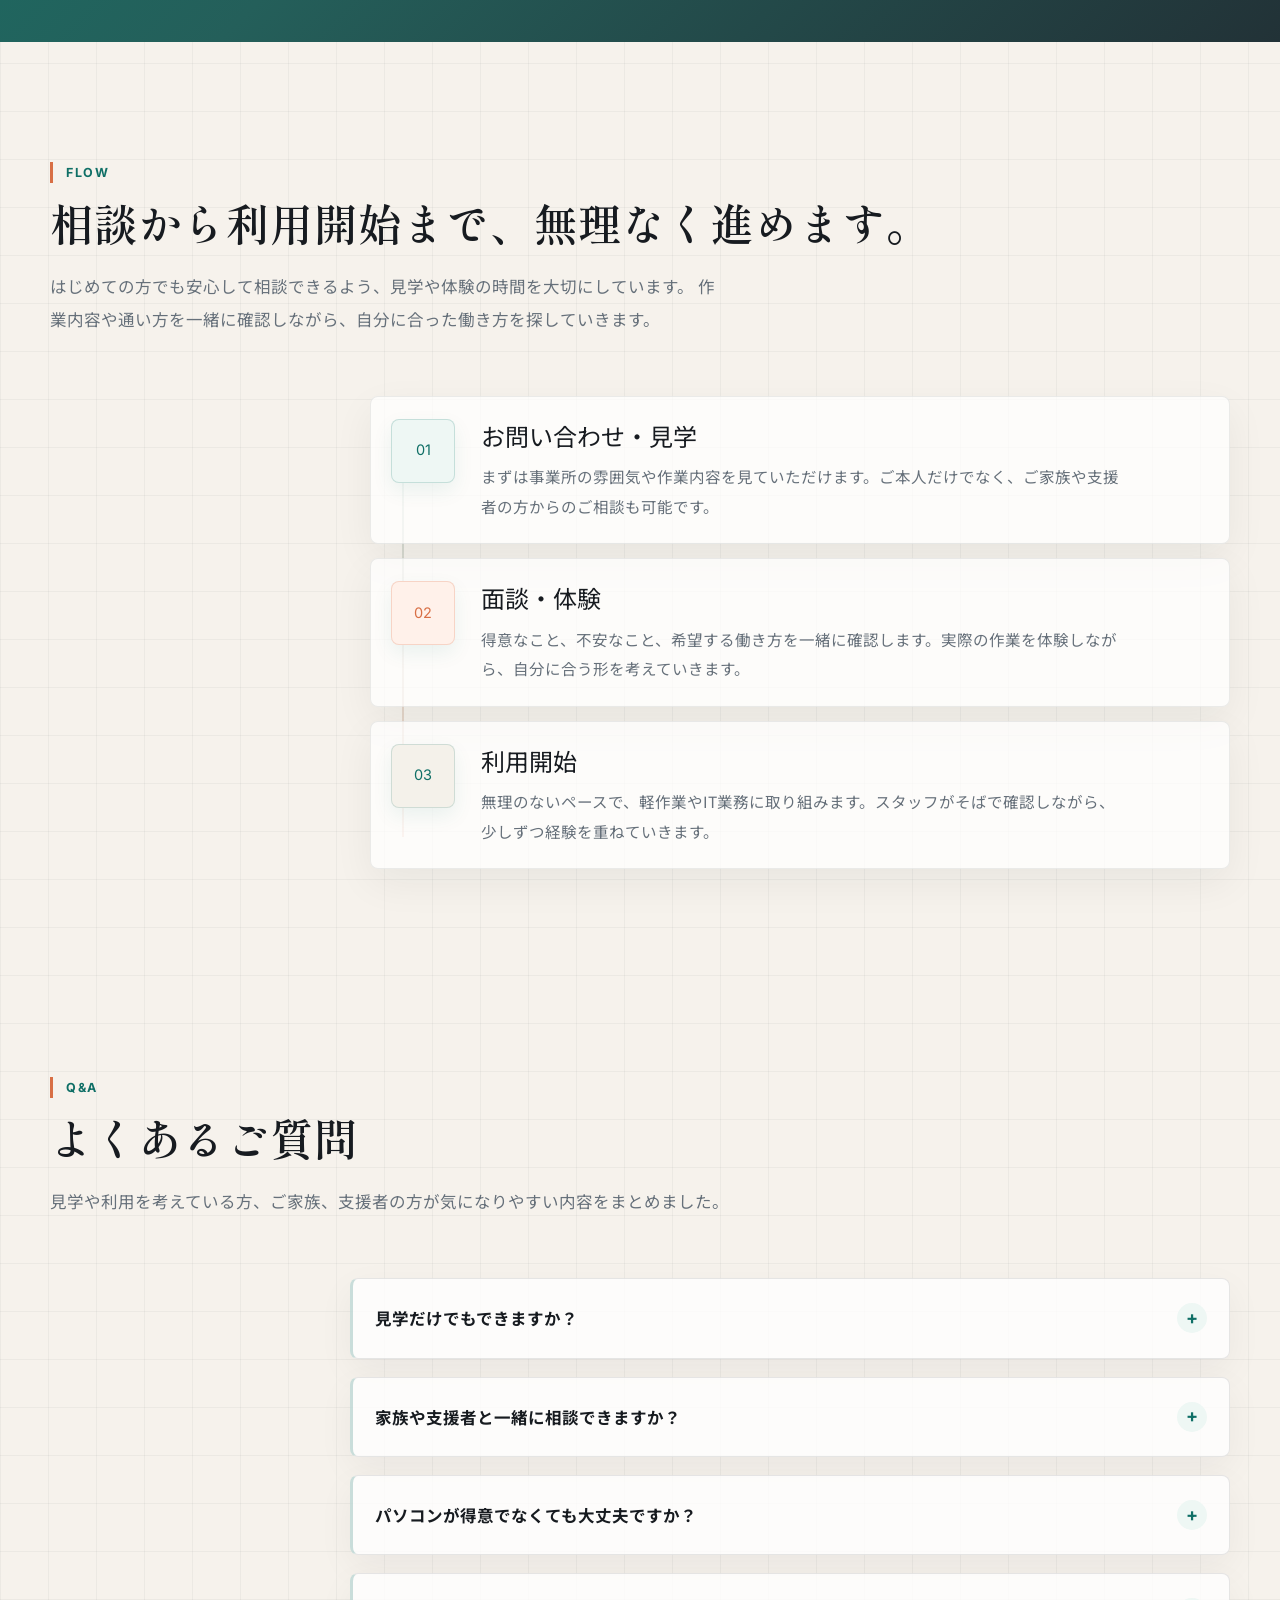
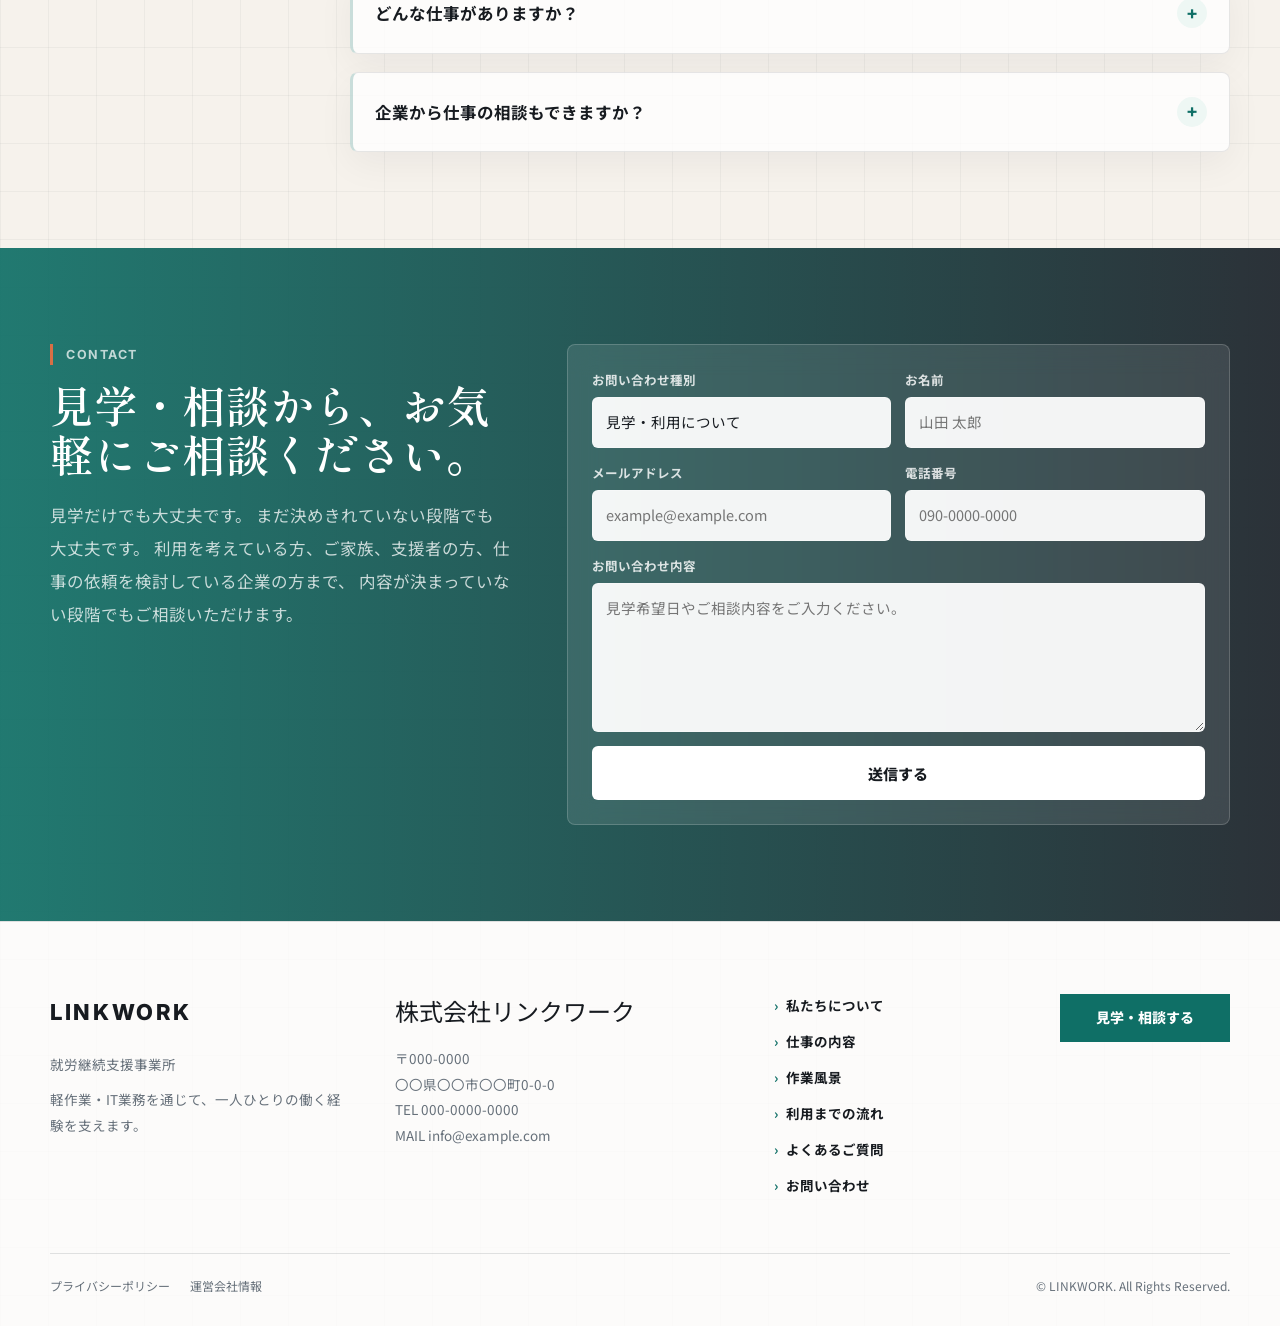
==== commit c8c740a4: "update" ====
--- a/index.html
+++ b/index.html
@@ -64,32 +64,6 @@
         </div>
       </section>
 
-      <section class="home-paths" aria-labelledby="paths-title">
-        <div class="home-paths__inner">
-          <div class="home-paths__head">
-            <p class="home-kicker">Guide</p>
-            <h2 id="paths-title">知りたい内容に合わせて、ご覧ください。</h2>
-            <p>
-              利用を考えている方にも、仕事を依頼したい企業の方にも、
-              必要な情報へ進みやすいよう入口を分けています。
-            </p>
-          </div>
-          <div class="home-paths__grid">
-            <a class="home-path-card" href="#flow">
-              <span class="home-path-card__label">利用する方へ</span>
-              <h3>利用を考えている方へ</h3>
-              <p>見学・体験、利用までの流れ、作業内容についてご相談いただけます。</p>
-              <small>利用までの流れへ <i aria-hidden="true">→</i></small>
-            </a>
-            <a class="home-path-card home-path-card--business" href="service.html">
-              <span class="home-path-card__label">企業の方へ</span>
-              <h3>企業の方へ</h3>
-              <p>依頼できる業務、作業体制、軽作業・IT業務の対応内容をご覧いただけます。</p>
-              <small>事業内容へ <i aria-hidden="true">→</i></small>
-            </a>
-          </div>
-        </div>
-      </section>
 
       <section class="home-section home-about" id="about">
         <div class="home-about__grid">
@@ -100,24 +74,19 @@
             <p class="home-kicker js-soft-reveal">About us</p>
             <h2 class="js-soft-reveal">一人ひとりに合った、働く場所がここにあります。</h2>
             <p class="js-soft-reveal">
-              私たちは、軽作業・IT業務を通じて、一人ひとりが自分のペースで働く経験を重ねられる就労継続支援事業所です。
-              作業の内容や得意なことを確認しながら、無理のない形で仕事に取り組みます。
+              私たちは、軽作業・IT業務を通じて、一人ひとりが自分のペースで働く経験を重ねられる就労継続支援事業所です。得意なことや不安なことを一緒に確認しながら、無理のない形で仕事に向き合えるよう支援します。
             </p>
             <p class="js-soft-reveal">
-              同時に、企業からお預かりする業務にも誠実に向き合い、
-              丁寧な作業、確認しやすい進行、継続しやすい関係づくりを大切にしています。
+              「まず見学だけしたい」「どんな仕事があるか知りたい」そんな段階からでも、気軽にご相談ください。
             </p>
           </div>
         </div>
       </section>
 
       <section class="home-section home-services" id="service">
-        <div class="home-section__head home-section__head--split">
-          <div>
-            <p class="home-kicker">Services</p>
-            <h2>働く経験につながる、2つの仕事。</h2>
-          </div>
-          <a href="service.html" class="home-text-link">詳しい事業内容へ</a>
+        <div class="home-section__head">
+          <p class="home-kicker">Services</p>
+          <h2>軽作業とIT業務、2つの仕事があります。</h2>
         </div>
         <div class="home-service-columns">
           <article class="home-service-feature">
--- a/css/work.css
+++ b/css/work.css
@@ -1,48 +1,3 @@
-/* ===========================
-   スクロール出現アニメーション
-   =========================== */
-.reveal {
-  opacity: 0;
-  transform: translateY(40px);
-  transition:
-    opacity 0.9s ease-out,
-    transform 0.9s ease-out;
-}
-.reveal.is-visible {
-  opacity: 1;
-  transform: translateY(0);
-}
-.reveal-left {
-  opacity: 0;
-  transform: translateX(-60px);
-  transition:
-    opacity 0.9s ease-out,
-    transform 0.9s ease-out;
-}
-.reveal-left.is-visible {
-  opacity: 1;
-  transform: translateX(0);
-}
-.reveal-right {
-  opacity: 0;
-  transform: translateX(60px);
-  transition:
-    opacity 0.9s ease-out,
-    transform 0.9s ease-out;
-}
-.reveal-right.is-visible {
-  opacity: 1;
-  transform: translateX(0);
-}
-.reveal-delay-1 {
-  transition-delay: 0.15s;
-}
-.reveal-delay-2 {
-  transition-delay: 0.3s;
-}
-.reveal-delay-3 {
-  transition-delay: 0.45s;
-}
 
 /* ===========================
    リセット・基本設定
@@ -137,952 +92,6 @@
 .nav-link:hover {
   color: var(--text-primary);
 }
-
-/* ┌─────────────────────────────────────────┐
-   │ メインビジュアル                        │
-   └─────────────────────────────────────────┘ */
-
-.fv {
-  position: relative;
-  width: 100%;
-  min-height: 100vh;
-  display: flex;
-  align-items: center;
-  overflow: hidden;
-}
-
-/* 背景スライドショーラッパー */
-.fv-bg {
-  position: absolute;
-  inset: 0;
-  z-index: 0;
-}
-
-.fv-bg-slide {
-  position: absolute;
-  inset: 0;
-  background-size: cover;
-  background-position: center;
-  opacity: 0;
-  transition: opacity 1.4s ease;
-}
-
-.fv-bg-slide.is-active {
-  opacity: 1;
-}
-
-.fv-bg-slide--1 {
-  background-image: url("../img/女性の画像・メッセージ付き.webp");
-}
-
-.fv-bg-slide--2 {
-  background-image: url("../img/同じほうこうをむいているIT.png");
-}
-
-.fv-bg-slide--3 {
-  background-image: url("../img/軽作業風景_AI.png");
-}
-
-/* 左から右へ暗くなるオーバーレイ（テキスト読みやすく） */
-.fv::after {
-  content: "";
-  position: absolute;
-  inset: 0;
-  background: linear-gradient(to right, rgba(10, 20, 50, 0.5) 0%, rgba(10, 20, 50, 0.3) 55%, rgba(10, 20, 50, 0.1) 100%);
-  z-index: 1;
-}
-
-@keyframes fv-zoom {
-  from {
-    transform: scale(1.08);
-  }
-  to {
-    transform: scale(1);
-  }
-}
-
-.fv-inner {
-  position: relative;
-  z-index: 2;
-  padding: 12rem 8rem 8rem;
-  max-width: 80rem;
-}
-
-.fv-label {
-  font-family: var(--font-en);
-  font-size: 1rem;
-  letter-spacing: 0.22em;
-  color: rgba(255, 255, 255, 0.75);
-  text-transform: uppercase;
-  margin-bottom: 2rem;
-  opacity: 0;
-  animation: fv-slide-in 0.8s ease-out 0.2s forwards;
-}
-
-.fv-title {
-  font-family: var(--font-title);
-  font-size: 5.5rem;
-  font-weight: 600;
-  line-height: 1.75;
-  letter-spacing: 0.05em;
-  color: #fff;
-  margin-bottom: 2.4rem;
-}
-
-.fv-line {
-  display: block;
-  opacity: 0;
-  animation: fv-slide-in 0.8s ease-out forwards;
-}
-
-.fv-line--1 {
-  animation-delay: 0.5s;
-}
-.fv-line--2 {
-  animation-delay: 0.85s;
-}
-.fv-line--3 {
-  animation-delay: 1.2s;
-}
-
-@keyframes fv-slide-in {
-  from {
-    opacity: 0;
-    transform: translateX(-48px);
-  }
-  to {
-    opacity: 1;
-    transform: translateX(0);
-  }
-}
-
-.fv-desc {
-  font-size: 1.05rem;
-  color: rgba(255, 255, 255, 0.82);
-  line-height: 2;
-  margin-bottom: 3rem;
-  opacity: 0;
-  animation: fv-slide-in 0.8s ease-out 1.6s forwards;
-}
-
-.fv-btn {
-  opacity: 0;
-  animation: fv-slide-in 0.8s ease-out 2s forwards;
-}
-
-/* ┌─────────────────────────────────────────┐
-   │ メインビジュアル                        │
-   └─────────────────────────────────────────┘ */
-
-.hero {
-  min-height: 100vh;
-  display: flex;
-  align-items: center;
-  padding: 8rem 2rem 6rem;
-  position: relative;
-  overflow: hidden;
-  max-width: 110rem;
-  margin: 0 auto;
-}
-
-.hero-inner {
-  position: relative;
-  z-index: 2;
-  max-width: 64rem;
-}
-
-.hero-label {
-  font-family: var(--font-en);
-  font-size: 1rem;
-  letter-spacing: 0.2em;
-  color: var(--accent);
-  text-transform: uppercase;
-  margin-bottom: 2rem;
-}
-
-.hero-title {
-  font-family: var(--font-title);
-  font-size: 5.5rem;
-  font-weight: 600;
-  line-height: 1.7;
-  letter-spacing: 0.05em;
-  margin-bottom: 2rem;
-  color: var(--text-primary);
-}
-
-.hero-accent {
-  color: var(--accent);
-}
-
-/* 蛍光ペンアニメーション */
-.marker {
-  background-image: linear-gradient(to right, rgba(100, 180, 255, 0.5) 0%, rgba(100, 180, 255, 0.5) 100%);
-  background-repeat: no-repeat;
-  background-size: 0% 0.4em;
-  background-position: left 90%;
-  padding-bottom: 0.1em;
-  animation: marker-draw 0.6s ease forwards;
-  animation-play-state: paused;
-}
-
-.marker--1 {
-  animation-delay: 0.3s;
-}
-.marker--2 {
-  animation-delay: 0.9s;
-}
-.marker--3 {
-  animation-delay: 1.5s;
-}
-
-@keyframes marker-draw {
-  from {
-    background-size: 0% 0.4em;
-  }
-  to {
-    background-size: 100% 0.4em;
-  }
-}
-
-body.loaded .marker {
-  animation-play-state: running;
-}
-
-.hero-desc {
-  font-size: 1.1rem;
-  color: var(--text-secondary);
-  line-height: 1.9;
-  margin-bottom: 3rem;
-}
-
-.btn-primary {
-  display: inline-block;
-  padding: 1.1rem 2.8rem;
-  background: var(--accent);
-  color: #fff;
-  font-size: 1.05rem;
-  font-weight: 600;
-  letter-spacing: 0.05em;
-  border-radius: 2px;
-  transition: opacity 0.2s;
-}
-
-.btn-primary:hover {
-  opacity: 0.85;
-}
-
-/* ヒーロー右側 */
-.hero-deco {
-  position: absolute;
-  right: 0;
-  top: 50%;
-  transform: translateY(-50%);
-  width: 64rem;
-  height: 60rem;
-  pointer-events: none;
-}
-
-.hero-photo {
-  position: absolute;
-  background: #fff;
-  padding: 0.8rem;
-  box-shadow: 0 1.2rem 4rem rgba(0, 0, 0, 0.15);
-}
-
-.hero-photo img {
-  display: block;
-  width: 100%;
-  height: 100%;
-  object-fit: cover;
-}
-
-/* 右側面 */
-.hero-photo::before {
-  content: "";
-  position: absolute;
-  top: 1.2rem;
-  right: -1.8rem;
-  width: 1.8rem;
-  height: 100%;
-  background: #b0b9cc;
-  transform-origin: left center;
-  transform: skewY(-45deg) scaleY(0.707);
-}
-
-/* 下側面 */
-.hero-photo::after {
-  content: "";
-  position: absolute;
-  bottom: -1.8rem;
-  left: 1.2rem;
-  width: 100%;
-  height: 1.8rem;
-  background: #a0aabb;
-  transform-origin: top center;
-  transform: skewX(-45deg) scaleX(0.707);
-}
-
-.hero-photo--1 {
-  width: 46rem;
-  height: 31.5rem;
-  top: 0;
-  right: 0;
-  z-index: 2;
-}
-
-.hero-photo--2 {
-  width: 40rem;
-  height: 27.5rem;
-  bottom: -4rem;
-  right: 0;
-  z-index: 1;
-}
-
-/* ┌─────────────────────────────────────────┐
-    │ 事業内容（セクション2）                        │
-    └─────────────────────────────────────────┘ */
-
-.service {
-  padding: 15rem 2rem 17rem;
-  max-width: 110rem;
-
-  margin: 0 auto;
-  border-top: 1px solid var(--border);
-  overflow: visible;
-  position: relative;
-}
-
-.service::after {
-  content: "";
-  position: absolute;
-  bottom: 0;
-  left: -10rem;
-  width: 101vw; /* 画面幅いっぱいにする */
-  height: 5rem;
-  /* background: linear-gradient(to bottom, #b0badc, var(--accent)); */
-  background-color: var(--work-bg-color);
-  z-index: 0;
-}
-
-.service::before {
-  content: "";
-  position: absolute;
-  bottom: 5rem;
-  left: -10rem;
-  width: 50%;
-  height: 2.8rem;
-  /* background: linear-gradient(to bottom, #b0badc, var(--accent)); */
-  background-color: var(--work-bg-color);
-  border-radius: 0 1.2rem 0 0;
-  z-index: 0;
-}
-
-.service-inner {
-  max-width: 110rem;
-  margin: 0 auto;
-  position: relative;
-}
-
-.section-label {
-  font-family: var(--font-en);
-  font-size: 0.8rem;
-  letter-spacing: 0.2em;
-  color: var(--accent);
-  text-transform: uppercase;
-  margin-bottom: 1rem;
-}
-
-/* 事業内容 */
-.section-title {
-  font-size: 4rem;
-  font-weight: 800;
-  margin-bottom: 2rem;
-  letter-spacing: -0.01em;
-  color: var(--accent);
-  font-family: var(--font-title);
-}
-
-/* 背景の大きい薄いテキスト */
-.service-bg-text {
-  font-family: var(--font-en);
-  font-size: clamp(6rem, 14vw, 11rem);
-  font-weight: 700;
-  color: rgba(31, 47, 190, 0.22);
-  position: absolute;
-  top: 2rem;
-  left: -1rem;
-  letter-spacing: 0.1em;
-  pointer-events: none;
-  user-select: none;
-  line-height: 1;
-}
-
-/* ジグザグ写真エリア */
-.service-zigzag {
-  position: relative;
-  height: 56rem;
-  margin-top: 2rem;
-}
-
-.zz-photo {
-  position: absolute;
-  background: #fff;
-  padding: 0.8rem;
-  box-shadow: 0 0.8rem 3.2rem rgba(0, 0, 0, 0.1);
-  overflow: visible;
-}
-
-.zz-photo img {
-  display: block;
-  width: 100%;
-  height: 100%;
-  object-fit: cover;
-  position: relative;
-  z-index: 2;
-}
-
-.zz-photo::before {
-  content: "";
-  position: absolute;
-  top: 1rem;
-  right: -1.6rem;
-  width: 1.6rem;
-  height: 100%;
-  background: #b0b9cc;
-  transform-origin: left center;
-  transform: skewY(-45deg) scaleY(0.707);
-  z-index: 1;
-}
-
-.zz-photo::after {
-  content: "";
-  position: absolute;
-  bottom: -1.6rem;
-  left: 1rem;
-  width: 100%;
-  height: 1.6rem;
-  background: #a0aabb;
-  transform-origin: top center;
-  transform: skewX(-45deg) scaleX(0.707);
-  z-index: 1;
-}
-
-.zz-photo--1 {
-  width: 20rem;
-  height: 16rem;
-  top: 2rem;
-  left: 0;
-}
-
-.zz-photo--2 {
-  width: 40rem;
-  height: 28rem;
-  top: 16rem;
-  left: 17rem;
-  z-index: 2;
-}
-
-.zz-photo--3 {
-  width: 29rem;
-  height: 22rem;
-  top: -3rem;
-  right: 10rem;
-}
-
-.zz-photo--4 {
-  width: 25rem;
-  height: 20rem;
-  top: 26rem;
-  right: 0;
-}
-
-/* 青い三角装飾 */
-.deco-tri {
-  position: absolute;
-  width: 0;
-  height: 0;
-  pointer-events: none;
-}
-
-.deco-tri--1 {
-  border-left: 4rem solid transparent;
-  border-right: 4rem solid transparent;
-  border-bottom: 7rem solid var(--accent);
-  top: 1rem;
-  right: 16rem;
-  transform: rotate(20deg);
-}
-
-.deco-tri--2 {
-  border-left: 2.8rem solid transparent;
-  border-right: 2.8rem solid transparent;
-  border-bottom: 5rem solid var(--accent);
-  bottom: 20rem;
-  left: 38rem;
-  transform: rotate(-15deg);
-}
-
-.deco-tri--3 {
-  border-left: 2rem solid transparent;
-  border-right: 2rem solid transparent;
-  border-bottom: 3.6rem solid var(--accent);
-  bottom: 16rem;
-  right: 24rem;
-  transform: rotate(10deg);
-}
-
-.service-num {
-  font-family: var(--font-en);
-  font-size: 0.75rem;
-  color: var(--accent);
-  letter-spacing: 0.1em;
-  display: block;
-  margin-bottom: 0.6rem;
-}
-
-.service-name {
-  font-size: 1.05rem;
-  font-weight: 700;
-  margin-bottom: 0.5rem;
-  color: var(--text-primary);
-}
-
-.service-desc {
-  font-size: 0.82rem;
-  color: var(--text-secondary);
-  line-height: 1.8;
-}
-
-/* ┌─────────────────────────────────────────┐
-   │ スライダーセクション                        │
-   └─────────────────────────────────────────┘ */
-
-.slider-section {
-  padding: 7rem 2rem 10rem;
-
-  background: var(--work-bg-color);
-  position: relative;
-  overflow: hidden;
-  height: auto;
-  min-height: 80rem;
-}
-
-.slider-left {
-  flex-shrink: 0;
-  padding: 0.4rem;
-  display: flex;
-  flex-direction: column;
-  justify-content: flex-start;
-  position: relative;
-  z-index: 2;
-}
-
-/* 作業風景 */
-.slider-label {
-  font-family: var(--font-title);
-  font-size: 4rem;
-  font-size: clamp(2.2rem, 4vw, 3.4rem);
-  font-weight: 700;
-  color: white;
-  letter-spacing: 0.05em;
-  margin-bottom: 5rem;
-  margin-left: 8rem;
-  position: relative;
-}
-
-.slider-label::after {
-  content: "";
-
-  position: absolute;
-  top: -3rem;
-  left: 0.5rem;
-  width: 40rem;
-  height: 0.1rem;
-  color: white;
-  border-top: 0.1rem solid white;
-}
-
-.slider-btn:hover {
-  opacity: 1;
-}
-
-/* スライドトラック */
-.slider-track-wrap {
-  overflow: hidden;
-  position: relative;
-}
-
-.slider-track-wrap::before,
-.slider-track-wrap::after {
-  content: "";
-  position: absolute;
-  top: 0;
-  width: 12rem;
-  height: 100%;
-  z-index: 2;
-  pointer-events: none;
-}
-
-.slider-track-wrap::before {
-  left: 0;
-  /* background: linear-gradient(to right, var(--accent), transparent); */
-}
-
-.slider-track-wrap::after {
-  right: 0;
-  /* background: linear-gradient(to left, var(--accent), transparent); */
-}
-
-.slider-track {
-  display: flex;
-  gap: 0.4rem;
-  padding: 0;
-  will-change: transform;
-}
-
-.slide-card {
-  flex-shrink: 0;
-  width: 42rem;
-  background: rgba(255, 255, 255, 0.1);
-  border: 1px solid rgba(255, 255, 255, 0.2);
-  padding: 1.4rem 0.6rem;
-  position: relative;
-  display: flex;
-  flex-direction: column;
-}
-
-.slide-num {
-  font-family: var(--font-en);
-  font-size: 0.75rem;
-  color: rgba(255, 255, 255, 0.7);
-  margin-bottom: 1rem;
-  letter-spacing: 0.05em;
-}
-
-.slide-img-wrap {
-  width: 100%;
-  height: 32rem;
-  overflow: hidden;
-  margin-bottom: 1rem;
-}
-
-.slide-img-wrap img {
-  width: 100%;
-  height: 100%;
-  object-fit: cover;
-}
-
-.slide-name {
-  font-family: "Shippori Mincho", serif;
-  font-size: 1.1rem;
-  font-weight: 600;
-  color: #fff;
-  writing-mode: vertical-rl;
-  position: absolute;
-  right: 1.4rem;
-  top: 50%;
-  transform: translateY(-50%);
-}
-
-.slide-arrow {
-  display: inline-flex;
-  align-items: center;
-  justify-content: center;
-  width: 2.4rem;
-  height: 2.4rem;
-  background: rgba(255, 255, 255, 0.2);
-  color: #fff;
-  font-size: 1rem;
-  margin-top: auto;
-  align-self: flex-end;
-  transition: background 0.2s;
-}
-
-.slide-arrow:hover {
-  background: rgba(255, 255, 255, 0.4);
-}
-
-/* 事業一覧ボタン */
-.slider-more {
-  width: 12rem;
-  flex-shrink: 0;
-  display: flex;
-  align-items: flex-end;
-  padding: 3rem 2rem;
-}
-
-.btn-more {
-  display: inline-flex;
-  align-items: center;
-  gap: 1rem;
-  padding: 1rem 1.6rem;
-  background: #fff;
-  color: var(--accent);
-  font-weight: 700;
-  font-size: 0.95rem;
-  white-space: nowrap;
-}
-
-.btn-more:hover {
-  opacity: 0.85;
-}
-
-/* ┌─────────────────────────────────────────┐
-    │ セクション4: 会社について                       │
-    └─────────────────────────────────────────┘ */
-
-.about-section {
-  position: relative;
-  background: var(--bg);
-  min-height: 100vh;
-  padding: 7rem 6rem 10rem 9.5rem;
-  overflow: hidden;
-}
-
-.about-top {
-  margin-bottom: 4rem;
-}
-
-.about-label {
-  font-family: var(--font-title);
-  font-size: 0.8rem;
-  letter-spacing: 0.25em;
-  color: var(--accent);
-  text-transform: uppercase;
-  margin-bottom: 0.5rem;
-}
-
-.about-heading {
-  font-family: var(--font-title);
-  font-size: 5rem;
-  color: var(--accent);
-  font-weight: 800;
-  line-height: 1;
-}
-
-.about-bg-text {
-  font-family: var(--font-en);
-  font-size: clamp(6rem, 14vw, 11rem);
-  font-weight: 700;
-  color: rgba(31, 47, 190, 0.08);
-  position: absolute;
-  top: 8rem;
-  left: 9rem;
-  letter-spacing: 0.1em;
-  pointer-events: none;
-  user-select: none;
-  line-height: 1;
-}
-
-.about-inner {
-  display: flex;
-  gap: 4rem;
-  align-items: flex-start;
-}
-
-/* 3D図形エリア */
-.about-shapes {
-  flex-shrink: 0;
-  width: 36rem;
-  position: relative;
-  height: 44rem;
-}
-
-.about-tri {
-  position: absolute;
-  width: 0;
-  height: 0;
-  pointer-events: none;
-}
-
-.about-tri--1 {
-  border-left: 5rem solid transparent;
-  border-right: 5rem solid transparent;
-  border-bottom: 8.5rem solid var(--accent);
-  top: 2rem;
-  left: 4rem;
-  opacity: 0.9;
-}
-
-.about-tri--2 {
-  border-left: 7rem solid transparent;
-  border-right: 7rem solid transparent;
-  border-bottom: 12rem solid var(--accent);
-  bottom: 0;
-  right: 2rem;
-  opacity: 0.7;
-}
-
-.about-box {
-  position: absolute;
-  width: 22rem;
-  height: 22rem;
-  background: var(--accent);
-  bottom: 2rem;
-  left: 2rem;
-  transform: perspective(600px) rotateX(15deg) rotateY(-20deg);
-  box-shadow: 2rem 2rem 0 rgba(54, 77, 206, 0.3);
-  overflow: visible;
-}
-
-.about-box::before {
-  content: "";
-  position: absolute;
-  top: 1.2rem;
-  right: -2rem;
-  width: 2rem;
-  height: 100%;
-  background: #2a3aaa;
-  transform-origin: left center;
-  transform: skewY(-45deg) scaleY(0.707);
-}
-
-.about-box::after {
-  content: "";
-  position: absolute;
-  bottom: -2rem;
-  left: 1.2rem;
-  width: 100%;
-  height: 2rem;
-  background: #1e2d8c;
-  transform-origin: top center;
-  transform: skewX(-45deg) scaleX(0.707);
-}
-
-/* テキストエリア */
-.about-right {
-  flex: 1;
-  display: flex;
-  flex-direction: column;
-  gap: 4rem;
-}
-
-.about-catch {
-  font-size: clamp(1.8rem, 3.2vw, 2.8rem);
-  font-weight: 700;
-  line-height: 1.8;
-  color: var(--text-primary);
-}
-
-.about-accent {
-  color: var(--accent);
-}
-
-.about-desc-wrap {
-  display: flex;
-  flex-direction: column;
-  align-items: flex-end;
-  gap: 2.5rem;
-}
-
-.about-desc {
-  font-size: 2.2rem;
-  line-height: 2;
-  color: black;
-  text-align: left;
-  max-width: 48rem;
-  align-self: flex-end;
-}
-
-/* ┌─────────────────────────────────────────┐
-   │ セクション2: 事業内容イントロ（左画像・右テキスト） │
-   └─────────────────────────────────────────┘ */
-
-.ab-section {
-  display: flex;
-  gap: 6rem;
-  min-height: 70vh;
-  border-top: 1px solid var(--border);
-  position: relative;
-  overflow: hidden;
-  padding-left: 10rem;
-  padding-top: 20rem;
-}
-
-.ab-image {
-  width: 45%;
-  flex-shrink: 0;
-  overflow: hidden;
-}
-
-.ab-image img {
-  width: 100%;
-  height: 100%;
-  object-fit: cover;
-  display: block;
-}
-
-/* テキストエリア */
-.ab-content {
-  flex: 1;
-  padding: 0rem 5rem;
-  display: flex;
-  flex-direction: column;
-  justify-content: center;
-}
-
-/* セクションタイトル */
-.ab-label {
-  font-family: var(--font-en);
-  font-size: 0.9rem;
-  color: var(--accent);
-  letter-spacing: 0.1em;
-  margin-bottom: 1.5rem;
-}
-
-.ab-heading {
-  font-family: var(--font-title);
-  font-size: 4.5rem;
-  font-weight: 700;
-  color: var(--text-primary);
-  margin-bottom: 2.5rem;
-  line-height: 1.2;
-}
-
-.ab-desc {
-  font-size: 1rem;
-  line-height: 2.2;
-  font-size: 2.2rem;
-  color: var(--text-secondary);
-  margin-bottom: 3rem;
-  max-width: 38rem;
-}
-
-.ab-btn {
-  align-self: flex-start;
-}
-
-.about-btn {
-  display: inline-flex;
-  align-items: center;
-  gap: 1.2rem;
-  padding: 1.4rem 3.2rem;
-  background: var(--accent);
-  color: #fff;
-  font-weight: 700;
-  font-size: 1rem;
-  transition: opacity 0.2s;
-  align-self: flex-end;
-}
-
-.about-btn:hover {
-  opacity: 0.85;
-}
-
-/* 下部大テキスト */
-.service-bottom-text {
-  font-family: var(--font-en);
-  font-size: clamp(4rem, 10vw, 8rem);
-  font-weight: 700;
-  color: var(--accent);
-  letter-spacing: 0.05em;
-  line-height: 1;
-  margin-top: 2rem;
-}
-
-/* ===========================
-   Homepage redesign
-   =========================== */
 
 body.home-page {
   --home-ink: #171b20;
@@ -1463,11 +472,11 @@
 .home-section {
   width: min(118rem, calc(100% - 4rem));
   margin: 0 auto;
-  padding: 9.6rem 0;
+  padding: 12rem 0;
 }
 
 .home-section__head {
-  max-width: 78rem;
+  max-width: 100%;
   margin-bottom: 6rem;
 }
 
@@ -1496,7 +505,6 @@
   font-weight: 600;
   line-height: 1.12;
   letter-spacing: 0;
-  text-wrap: balance;
 }
 
 .home-work h2 {
@@ -1540,6 +548,7 @@
 
 .home-about__body h2 {
   margin-bottom: 1.2rem;
+  text-wrap: balance;
 }
 
 
@@ -1583,13 +592,6 @@
   transition-delay: 0.34s;
 }
 
-.home-about__cards article.js-soft-reveal:nth-child(1) {
-  transition-delay: 0.46s;
-}
-
-.home-about__cards article.js-soft-reveal:nth-child(2) {
-  transition-delay: 0.56s;
-}
 
 .home-work .js-soft-reveal {
   opacity: 0;
@@ -1609,13 +611,6 @@
 .home-work__points article.js-soft-reveal:nth-child(2) { transition-delay: 0.46s; }
 .home-work__points article.js-soft-reveal:nth-child(3) { transition-delay: 0.56s; }
 
-.home-text-link {
-  flex: 0 0 auto;
-  border-bottom: 1px solid currentColor;
-  color: var(--home-accent);
-  font-size: 1.45rem;
-  font-weight: 700;
-}
 
 .home-service-grid {
   display: grid;
@@ -1967,159 +962,6 @@
   line-height: 1.9;
 }
 
-.home-paths {
-  background:
-    linear-gradient(90deg, rgba(15, 111, 102, 0.08), rgba(216, 111, 69, 0.08)),
-    rgba(255, 255, 255, 0.48);
-  border-top: 1px solid var(--home-line);
-  border-bottom: 1px solid var(--home-line);
-}
-
-.home-paths__inner {
-  display: grid;
-  grid-template-columns: minmax(0, 0.82fr) minmax(0, 1.18fr);
-  gap: 5.6rem;
-  align-items: center;
-  width: min(118rem, calc(100% - 4rem));
-  margin: 0 auto;
-  padding: 8.8rem 0;
-}
-
-.home-paths__head p:not(.home-kicker) {
-  max-width: 48rem;
-  margin: 2.2rem 0 0;
-  color: var(--home-muted);
-  font-size: 1.6rem;
-  line-height: 1.9;
-}
-
-.home-paths__head h2 {
-  margin: 0;
-  font-family: var(--font-title);
-  font-size: clamp(2.2rem, 3.4vw, 4.6rem);
-  font-weight: 600;
-  line-height: 1.16;
-  letter-spacing: 0;
-}
-
-.home-paths__grid {
-  display: grid;
-  grid-template-columns: repeat(2, minmax(0, 1fr));
-  gap: 1.6rem;
-}
-
-.home-path-card {
-  position: relative;
-  display: grid;
-  align-content: end;
-  min-height: 34rem;
-  overflow: hidden;
-  border: 1px solid rgba(15, 111, 102, 0.16);
-  border-radius: 8px;
-  background:
-    linear-gradient(180deg, rgba(255, 255, 255, 0.2), rgba(255, 255, 255, 0.92)),
-    url("../img/女性の就労支援員と就労者が相談している.png") center / cover;
-  padding: 2.8rem;
-  box-shadow: 0 18px 58px rgba(23, 27, 32, 0.1);
-  transition:
-    transform 0.25s ease,
-    box-shadow 0.25s ease;
-}
-
-.home-path-card::before {
-  content: "";
-  position: absolute;
-  inset: 0;
-  background: linear-gradient(180deg, rgba(246, 242, 236, 0.1), rgba(246, 242, 236, 0.9));
-}
-
-.home-path-card > * {
-  position: relative;
-  z-index: 1;
-}
-
-.home-path-card:hover {
-  transform: translateY(-0.6rem);
-  box-shadow: 0 24px 70px rgba(23, 27, 32, 0.14);
-}
-
-.home-path-card--business {
-  border-color: rgba(216, 111, 69, 0.18);
-  background:
-    linear-gradient(180deg, rgba(255, 255, 255, 0.16), rgba(255, 255, 255, 0.9)),
-    url("../img/同じほうこうをむいているIT.png") center / cover;
-}
-
-.home-path-card__label {
-  width: fit-content;
-  margin-bottom: 1.4rem;
-  background: var(--home-accent);
-  padding: 0.7rem 1rem;
-  color: #fff;
-  font-family: var(--font-en);
-  font-size: 1.1rem;
-  font-weight: 700;
-  letter-spacing: 0.1em;
-  text-transform: uppercase;
-}
-
-.home-path-card--business .home-path-card__label {
-  background: var(--home-accent-warm);
-}
-
-.home-path-card h3 {
-  margin: 0 0 1.2rem;
-  color: var(--home-ink);
-  font-size: 2.5rem;
-  line-height: 1.35;
-}
-
-.home-path-card p {
-  margin: 0;
-  color: #3f474e;
-  font-size: 1.45rem;
-  line-height: 1.8;
-}
-
-.home-path-card small {
-  display: inline-flex;
-  align-items: center;
-  gap: 0.9rem;
-  width: fit-content;
-  margin-top: 2.4rem;
-  border-bottom: 0;
-  color: var(--home-accent);
-  font-size: 1.45rem;
-  font-weight: 700;
-}
-
-.home-path-card small i {
-  display: inline-grid;
-  place-items: center;
-  width: 3.2rem;
-  height: 3.2rem;
-  border-radius: 999px;
-  background: var(--home-accent);
-  color: #fff;
-  font-style: normal;
-  font-size: 1.45rem;
-  line-height: 1;
-  transition:
-    transform 0.22s ease,
-    background 0.22s ease;
-}
-
-.home-path-card:hover small i {
-  transform: translateX(0.55rem);
-}
-
-.home-path-card--business small {
-  color: var(--home-accent-warm);
-}
-
-.home-path-card--business small i {
-  background: var(--home-accent-warm);
-}
 
 .home-faq {
   padding-top: 8.8rem;
@@ -2460,7 +1302,6 @@
   .home-section__head--split,
   .home-about__grid,
   .home-work__inner,
-  .home-paths__inner,
   .home-footer__inner,
   .home-contact__inner {
     grid-template-columns: 1fr;
@@ -2480,10 +1321,6 @@
     min-height: 0;
   }
 
-
-  .home-paths__grid {
-    grid-template-columns: 1fr;
-  }
 
   .home-faq__list {
     margin-left: 0;
@@ -2527,10 +1364,6 @@
     grid-template-columns: 1fr;
   }
 
-  .home-path-card {
-    min-height: 30rem;
-  }
-
   .home-flow__timeline {
     margin-left: 0;
   }
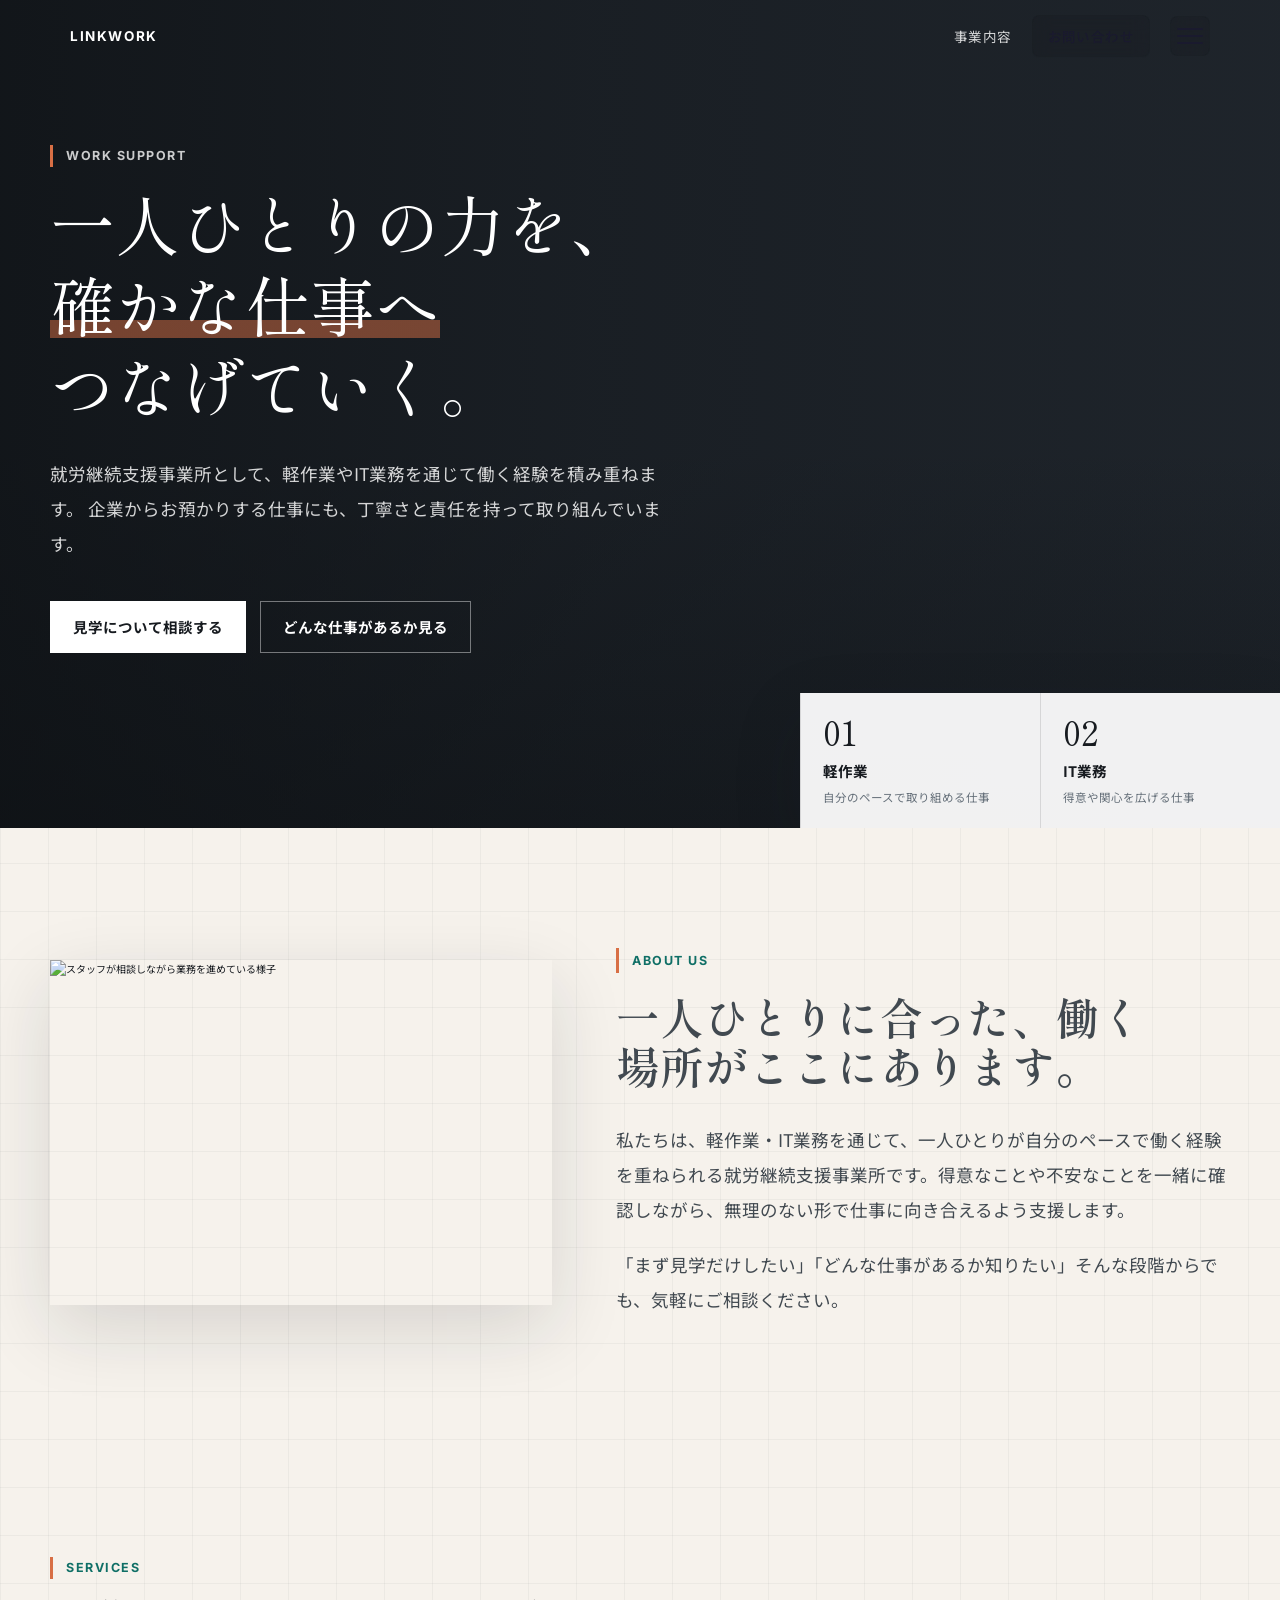
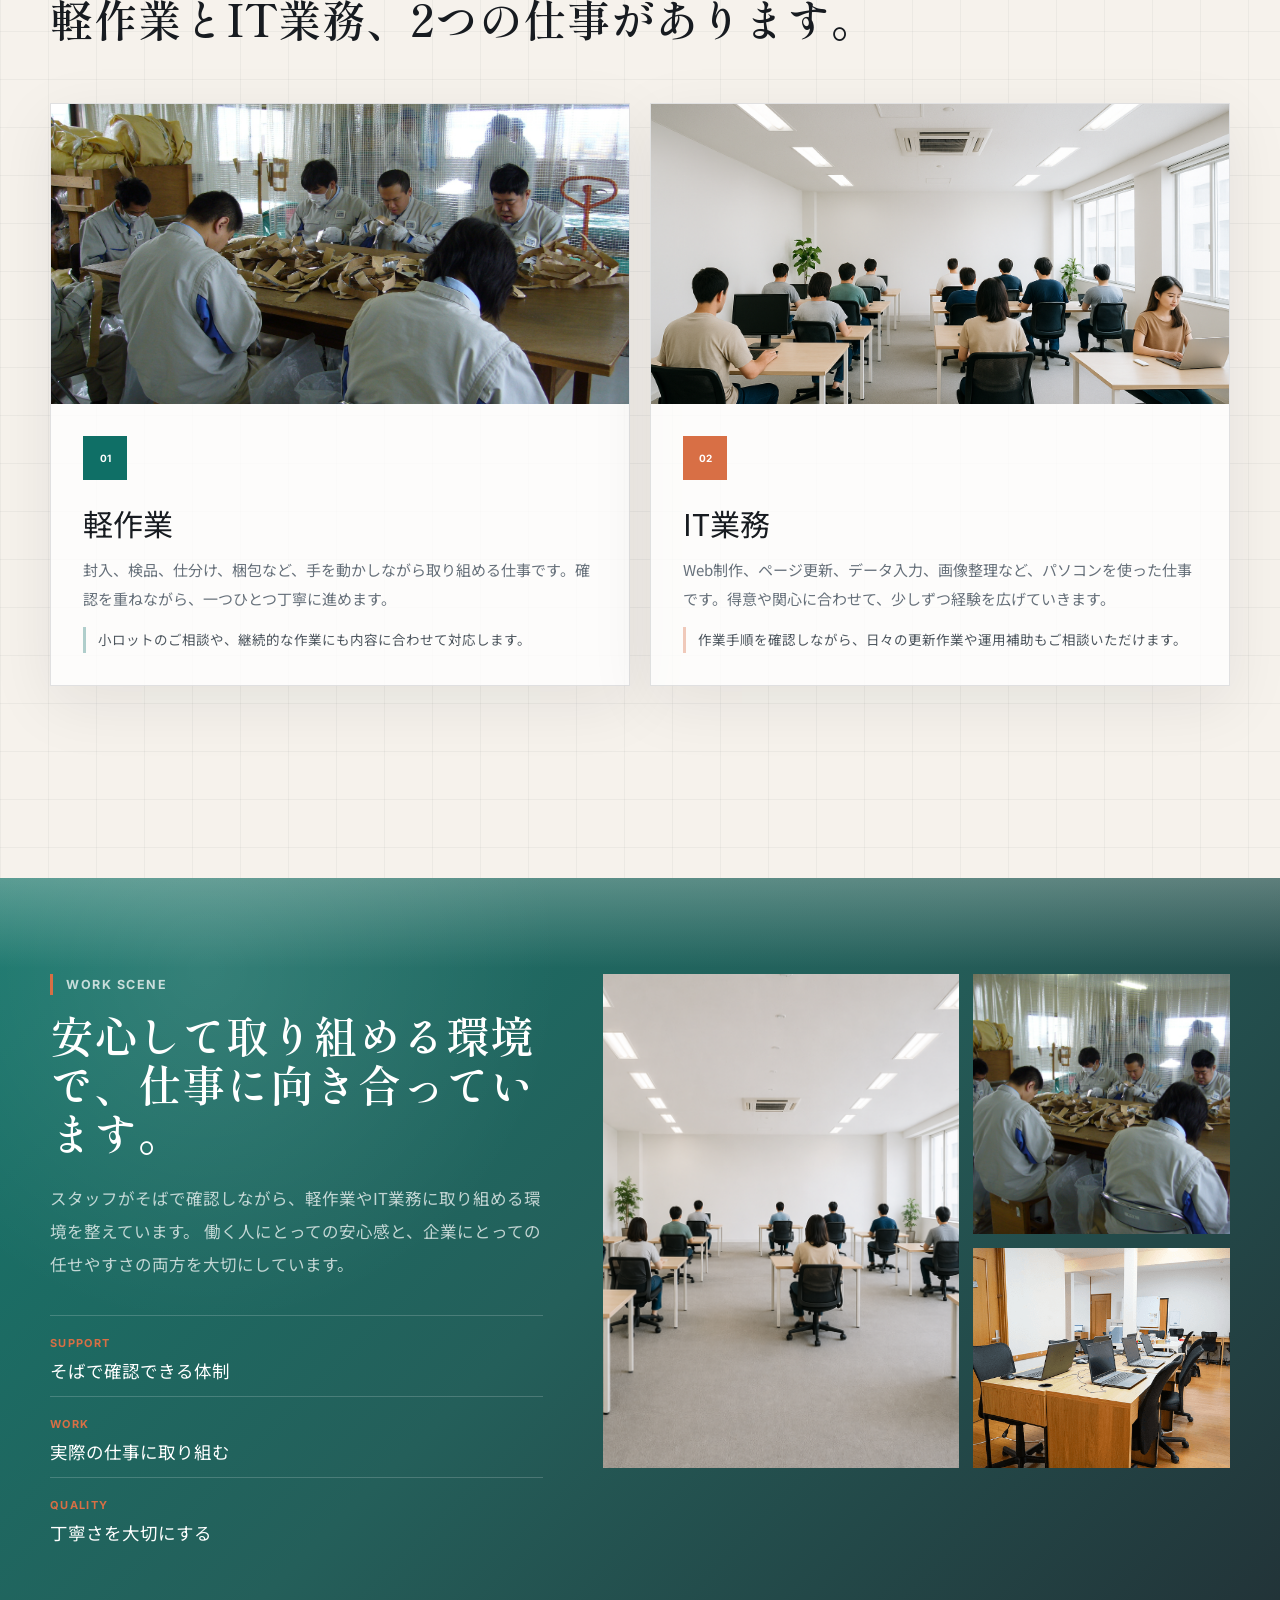
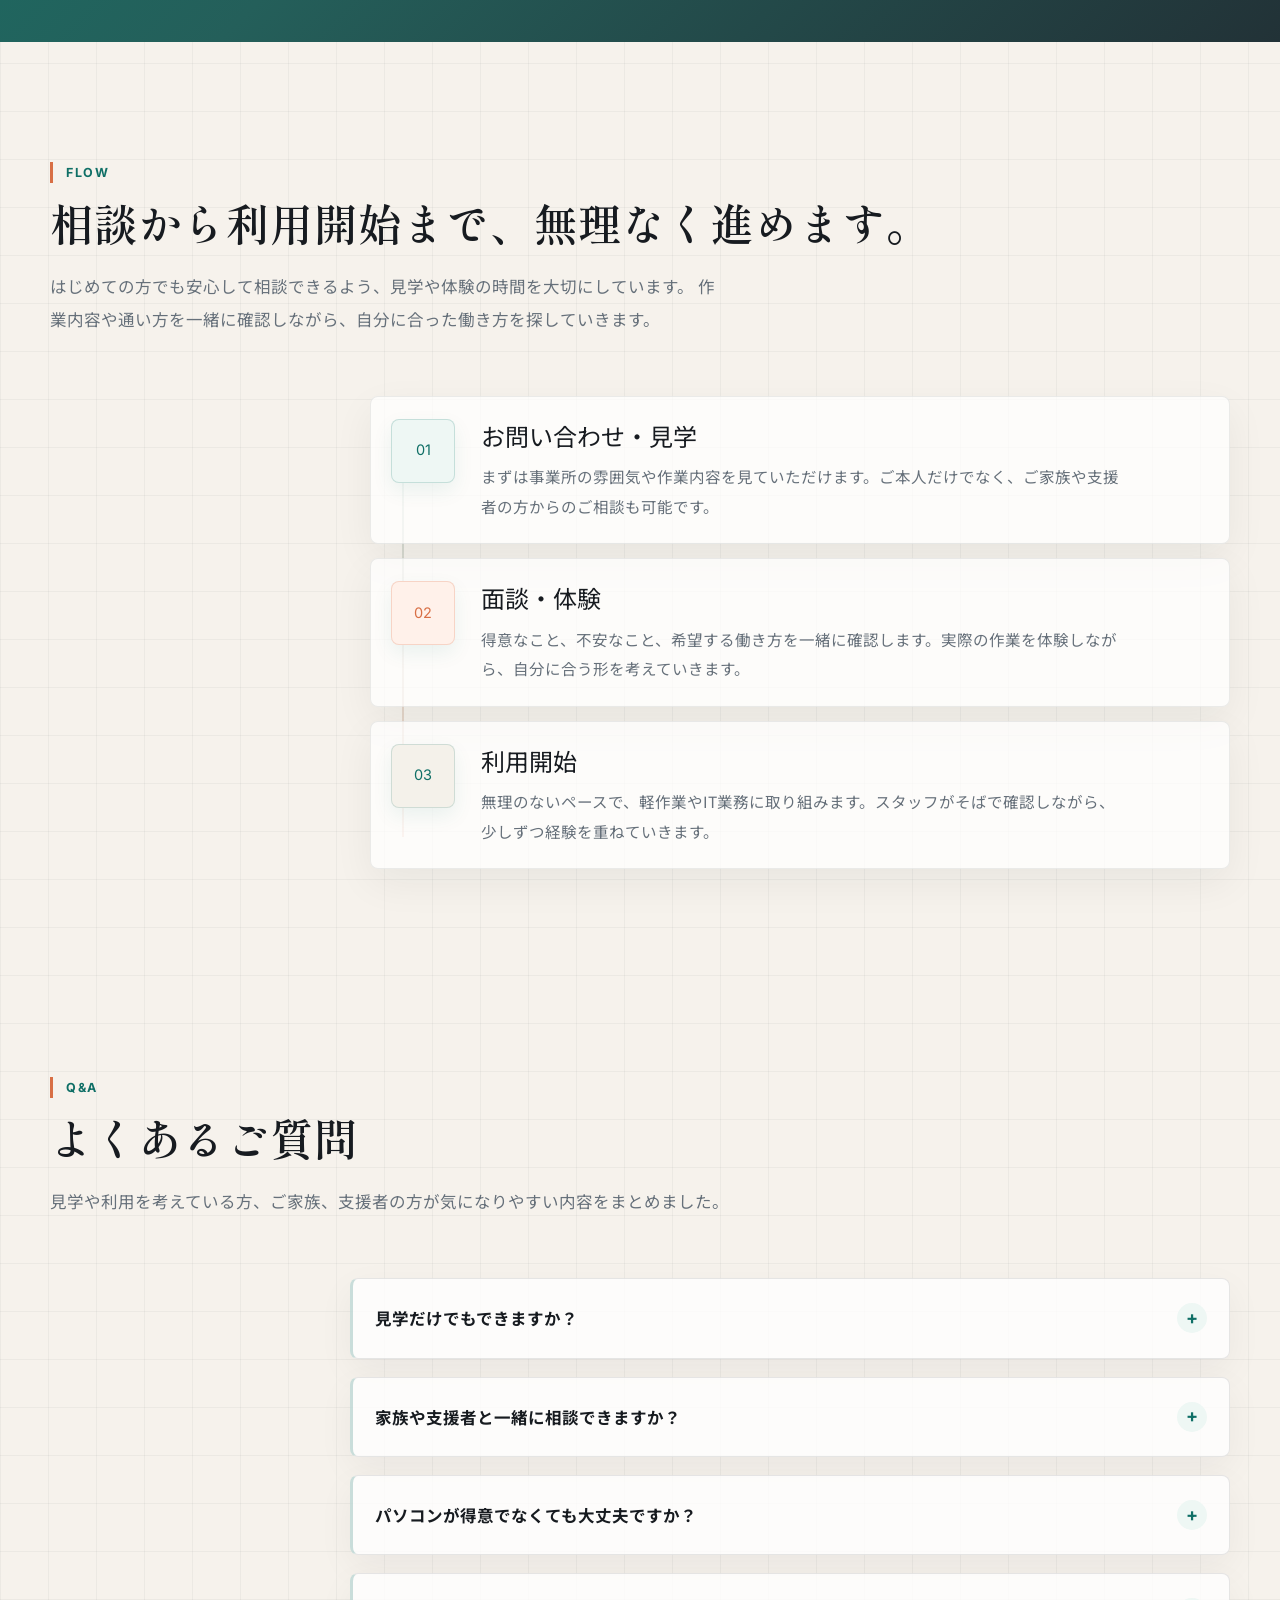
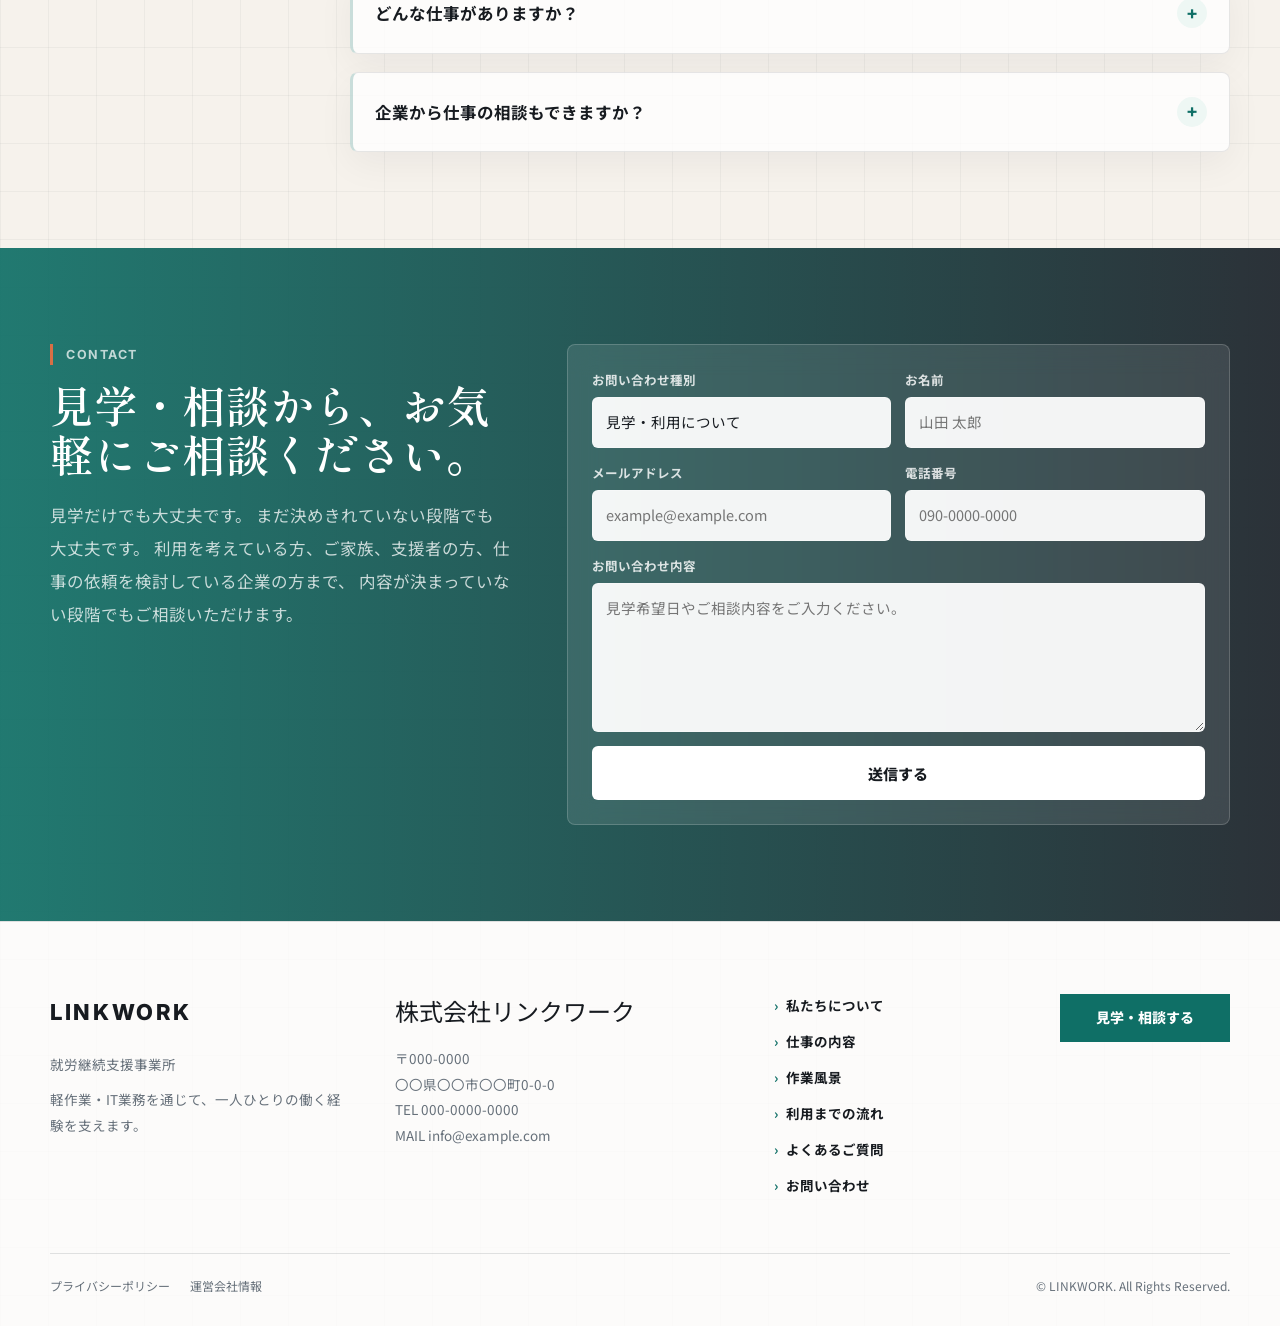
==== commit 469f527f: "update" ====
--- a/index.html
+++ b/index.html
@@ -17,6 +17,7 @@
       <div class="header-inner">
         <a href="index.html" class="logo" aria-label="株式会社リンクワーク トップページ">LINKWORK</a>
         <div class="header-actions">
+          <a href="business.html" class="nav-link">事業内容</a>
           <a href="#contact" class="nav-link nav-link--cta">お問い合わせ</a>
           <button class="hamburger" aria-label="メニューを開く">
             <span></span>
--- a/css/work.css
+++ b/css/work.css
@@ -14,15 +14,10 @@
 :root {
   --bg: #fafaf7;
   --bg-card: #ffffff;
-  --bg-card-hover: #eef1f8;
-  --border: rgba(0, 0, 0, 0.08);
   --text-primary: #1a1a2e;
   --text-secondary: #666;
-  --accent: #364dce;
-  --accent-light: rgba(59, 78, 240, 0.1);
   --font-en: "Inter", sans-serif;
   --font-ja: "Noto Sans JP", sans-serif;
-  --work-bg-color: #4f61c7; /*作業風景用カラー（第三セクション）*/
   --font-title: "Shippori Mincho", serif;
 }
 
@@ -96,17 +91,13 @@
 body.home-page {
   --home-ink: #171b20;
   --home-muted: #66707a;
-  --home-bg: #f6f2ec;
-  --home-panel: #ffffff;
   --home-line: rgba(23, 27, 32, 0.12);
   --home-accent: #0f6f66;
   --home-accent-warm: #d86f45;
-  --home-dark: #232a31;
-  --home-shadow: 0 24px 70px rgba(23, 27, 32, 0.14);
   background:
     linear-gradient(90deg, rgba(23, 27, 32, 0.045) 1px, transparent 1px),
     linear-gradient(0deg, rgba(23, 27, 32, 0.045) 1px, transparent 1px),
-    var(--home-bg);
+    #f6f2ec;
   background-size: 48px 48px;
   color: var(--home-ink);
   font-family: var(--font-ja);
@@ -218,8 +209,8 @@
   inset: 0;
   z-index: 1;
   background:
-    linear-gradient(90deg, rgba(12, 15, 18, 0.86) 0%, rgba(12, 15, 18, 0.56) 46%, rgba(12, 15, 18, 0.12) 100%),
-    linear-gradient(0deg, rgba(12, 15, 18, 0.72) 0%, rgba(12, 15, 18, 0) 46%);
+    linear-gradient(90deg, rgba(12, 15, 18, 0.7) 0%, rgba(12, 15, 18, 0.32) 46%, rgba(12, 15, 18, 0.08) 100%),
+    linear-gradient(0deg, rgba(12, 15, 18, 0.42) 0%, rgba(12, 15, 18, 0) 46%);
 }
 
 .home-hero__media {
@@ -331,7 +322,7 @@
 .home-marker {
   display: inline;
   font-style: normal;
-  background-image: linear-gradient(to right, rgba(216, 111, 69, 0.34), rgba(216, 111, 69, 0.34));
+  background-image: linear-gradient(to right, rgba(216, 111, 69, 0.5), rgba(216, 111, 69, 0.5));
   background-repeat: no-repeat;
   background-size: 0% 0.28em;
   background-position: left 84%;
@@ -417,10 +408,6 @@
   color: #fff;
 }
 
-.home-button--outline {
-  border-color: rgba(255, 255, 255, 0.46);
-  color: #fff;
-}
 
 .home-hero__panel {
   position: absolute;
@@ -432,7 +419,7 @@
   width: min(64rem, 58vw);
   background: rgba(255, 255, 255, 0.94);
   color: var(--home-ink);
-  box-shadow: var(--home-shadow);
+  box-shadow: 0 24px 70px rgba(23, 27, 32, 0.14);
 }
 
 .home-hero__panel--two {
@@ -488,13 +475,6 @@
   line-height: 2;
 }
 
-.home-section__head--split {
-  display: flex;
-  align-items: end;
-  justify-content: space-between;
-  gap: 3rem;
-  max-width: none;
-}
 
 .home-section h2,
 .home-work h2,
@@ -523,7 +503,7 @@
   aspect-ratio: 16 / 11;
   min-height: 0;
   overflow: hidden;
-  box-shadow: var(--home-shadow);
+  box-shadow: 0 24px 70px rgba(23, 27, 32, 0.14);
 }
 
 .home-about__image img,
@@ -552,116 +532,29 @@
 }
 
 
-.home-about .js-soft-reveal {
+.js-soft-reveal {
   opacity: 0;
-  transform: translateY(2.4rem);
-  transition:
-    opacity 0.8s ease,
-    transform 0.8s ease,
-    filter 0.8s ease;
-}
-
-.home-about .home-about__image.js-soft-reveal {
-  transform: translateY(2.4rem) scale(1.025);
+  transform: translateY(2rem);
+  transition: opacity 0.7s ease, transform 0.7s ease;
+}
+
+.js-soft-reveal.is-visible {
+  opacity: 1;
+  transform: none;
+}
+
+.home-about__image.js-soft-reveal {
+  transform: translateY(2rem) scale(1.025);
   filter: brightness(0.94);
-}
-
-.home-about .js-soft-reveal.is-visible {
-  opacity: 1;
-  transform: translateY(0);
+  transition: opacity 0.8s ease, transform 0.8s ease, filter 0.8s ease;
+}
+
+.home-about__image.js-soft-reveal.is-visible {
+  transform: none;
   filter: brightness(1);
 }
 
-.home-about .home-about__image.js-soft-reveal.is-visible {
-  transform: translateY(0) scale(1);
-}
-
-.home-about .home-kicker.js-soft-reveal {
-  transition-delay: 0.04s;
-}
-
-.home-about h2.js-soft-reveal {
-  transition-delay: 0.14s;
-}
-
-.home-about__body > p.js-soft-reveal:nth-of-type(2) {
-  transition-delay: 0.24s;
-}
-
-.home-about__body > p.js-soft-reveal:nth-of-type(3) {
-  transition-delay: 0.34s;
-}
-
-
-.home-work .js-soft-reveal {
-  opacity: 0;
-  transform: translateY(2.4rem);
-  transition: opacity 0.8s ease, transform 0.8s ease;
-}
-
-.home-work .js-soft-reveal.is-visible {
-  opacity: 1;
-  transform: translateY(0);
-}
-
-.home-work .home-kicker.js-soft-reveal       { transition-delay: 0.04s; }
-.home-work h2.js-soft-reveal                 { transition-delay: 0.14s; }
-.home-work p.js-soft-reveal                  { transition-delay: 0.24s; }
-.home-work__points article.js-soft-reveal:nth-child(1) { transition-delay: 0.36s; }
-.home-work__points article.js-soft-reveal:nth-child(2) { transition-delay: 0.46s; }
-.home-work__points article.js-soft-reveal:nth-child(3) { transition-delay: 0.56s; }
-
-
-.home-service-grid {
-  display: grid;
-  grid-template-columns: repeat(3, minmax(0, 1fr));
-  gap: 1.8rem;
-}
-
-.home-service-card {
-  min-height: 28rem;
-  border: 1px solid var(--home-line);
-  background: rgba(255, 255, 255, 0.78);
-  padding: 3rem;
-}
-
-.home-service-card--dark {
-  background: var(--home-dark);
-  color: #fff;
-  transform: translateY(3.4rem);
-}
-
-.home-service-card span {
-  display: grid;
-  place-items: center;
-  width: 4.4rem;
-  height: 4.4rem;
-  margin-bottom: 5rem;
-  background: var(--home-accent);
-  color: #fff;
-  font-family: var(--font-en);
-  font-weight: 700;
-}
-
-.home-service-card--dark span {
-  background: var(--home-accent-warm);
-}
-
-.home-service-card h3 {
-  margin: 0 0 1.3rem;
-  font-size: 2.3rem;
-  line-height: 1.35;
-}
-
-.home-service-card p {
-  margin: 0;
-  color: var(--home-muted);
-  font-size: 1.45rem;
-}
-
-.home-service-card--dark p {
-  color: rgba(255, 255, 255, 0.72);
-}
+
 
 .home-service-columns {
   display: grid;
@@ -857,35 +750,6 @@
   grid-row: 1 / 3;
 }
 
-.home-flow__list {
-  display: grid;
-  grid-template-columns: repeat(3, minmax(0, 1fr));
-  gap: 1.6rem;
-}
-
-.home-flow__list article {
-  border-top: 1px solid var(--home-line);
-  padding: 2.6rem 1rem 0 0;
-}
-
-.home-flow__list b {
-  display: block;
-  margin-bottom: 2.2rem;
-  color: var(--home-accent);
-  font-family: var(--font-en);
-  font-size: 1.35rem;
-}
-
-.home-flow__list h3 {
-  margin: 0 0 1rem;
-  font-size: 2.1rem;
-}
-
-.home-flow__list p {
-  margin: 0;
-  color: var(--home-muted);
-  font-size: 1.45rem;
-}
 
 .home-flow__timeline {
   position: relative;
@@ -1075,11 +939,6 @@
   line-height: 2;
 }
 
-.home-contact__actions {
-  display: grid;
-  gap: 1.2rem;
-  min-width: 28rem;
-}
 
 .home-contact__form {
   display: grid;
@@ -1259,13 +1118,9 @@
   color: var(--home-muted);
 }
 
-@media screen and (max-width: 899.98px) {
+@media screen and (max-width: 700px) {
   .home-page .header-inner {
     min-height: 6.4rem;
-  }
-
-  .home-page .nav {
-    display: none;
   }
 
   .home-hero,
@@ -1278,19 +1133,30 @@
     padding: 10rem 0 24rem;
   }
 
-  .home-hero__panel {
+  .home-hero__title {
+    font-size: 3.6rem;
+  }
+
+  .home-hero__text,
+  .home-about__body,
+  .home-work__text p:not(.home-kicker),
+  .home-contact p:not(.home-kicker) {
+    font-size: 1.55rem;
+  }
+
+  .home-hero__panel--two {
     right: 1.4rem;
     bottom: 1.4rem;
     grid-template-columns: 1fr;
     width: calc(100% - 2.8rem);
   }
 
-  .home-hero__panel div {
+  .home-hero__panel--two div {
     min-height: auto;
     padding: 1.5rem 1.8rem;
   }
 
-  .home-hero__panel strong {
+  .home-hero__panel--two strong {
     font-size: 2.8rem;
   }
 
@@ -1299,7 +1165,6 @@
     padding: 7.2rem 0;
   }
 
-  .home-section__head--split,
   .home-about__grid,
   .home-work__inner,
   .home-footer__inner,
@@ -1307,44 +1172,16 @@
     grid-template-columns: 1fr;
   }
 
-  .home-service-grid,
-  .home-service-columns,
-  .home-flow__list {
+  .home-service-columns {
     grid-template-columns: 1fr;
   }
 
-  .home-service-card--dark {
-    transform: none;
-  }
-
-  .home-about__image {
-    min-height: 0;
-  }
-
+  .home-button {
+    width: 100%;
+  }
 
   .home-faq__list {
     margin-left: 0;
-  }
-
-  .home-work__gallery {
-    grid-template-rows: 24rem 20rem;
-  }
-}
-
-@media screen and (max-width: 560px) {
-  .home-hero__title {
-    font-size: 3.6rem;
-  }
-
-  .home-hero__text,
-  .home-about__body,
-  .home-work__text p:not(.home-kicker),
-  .home-contact p:not(.home-kicker) {
-    font-size: 1.55rem;
-  }
-
-  .home-button {
-    width: 100%;
   }
 
   .home-work__gallery {
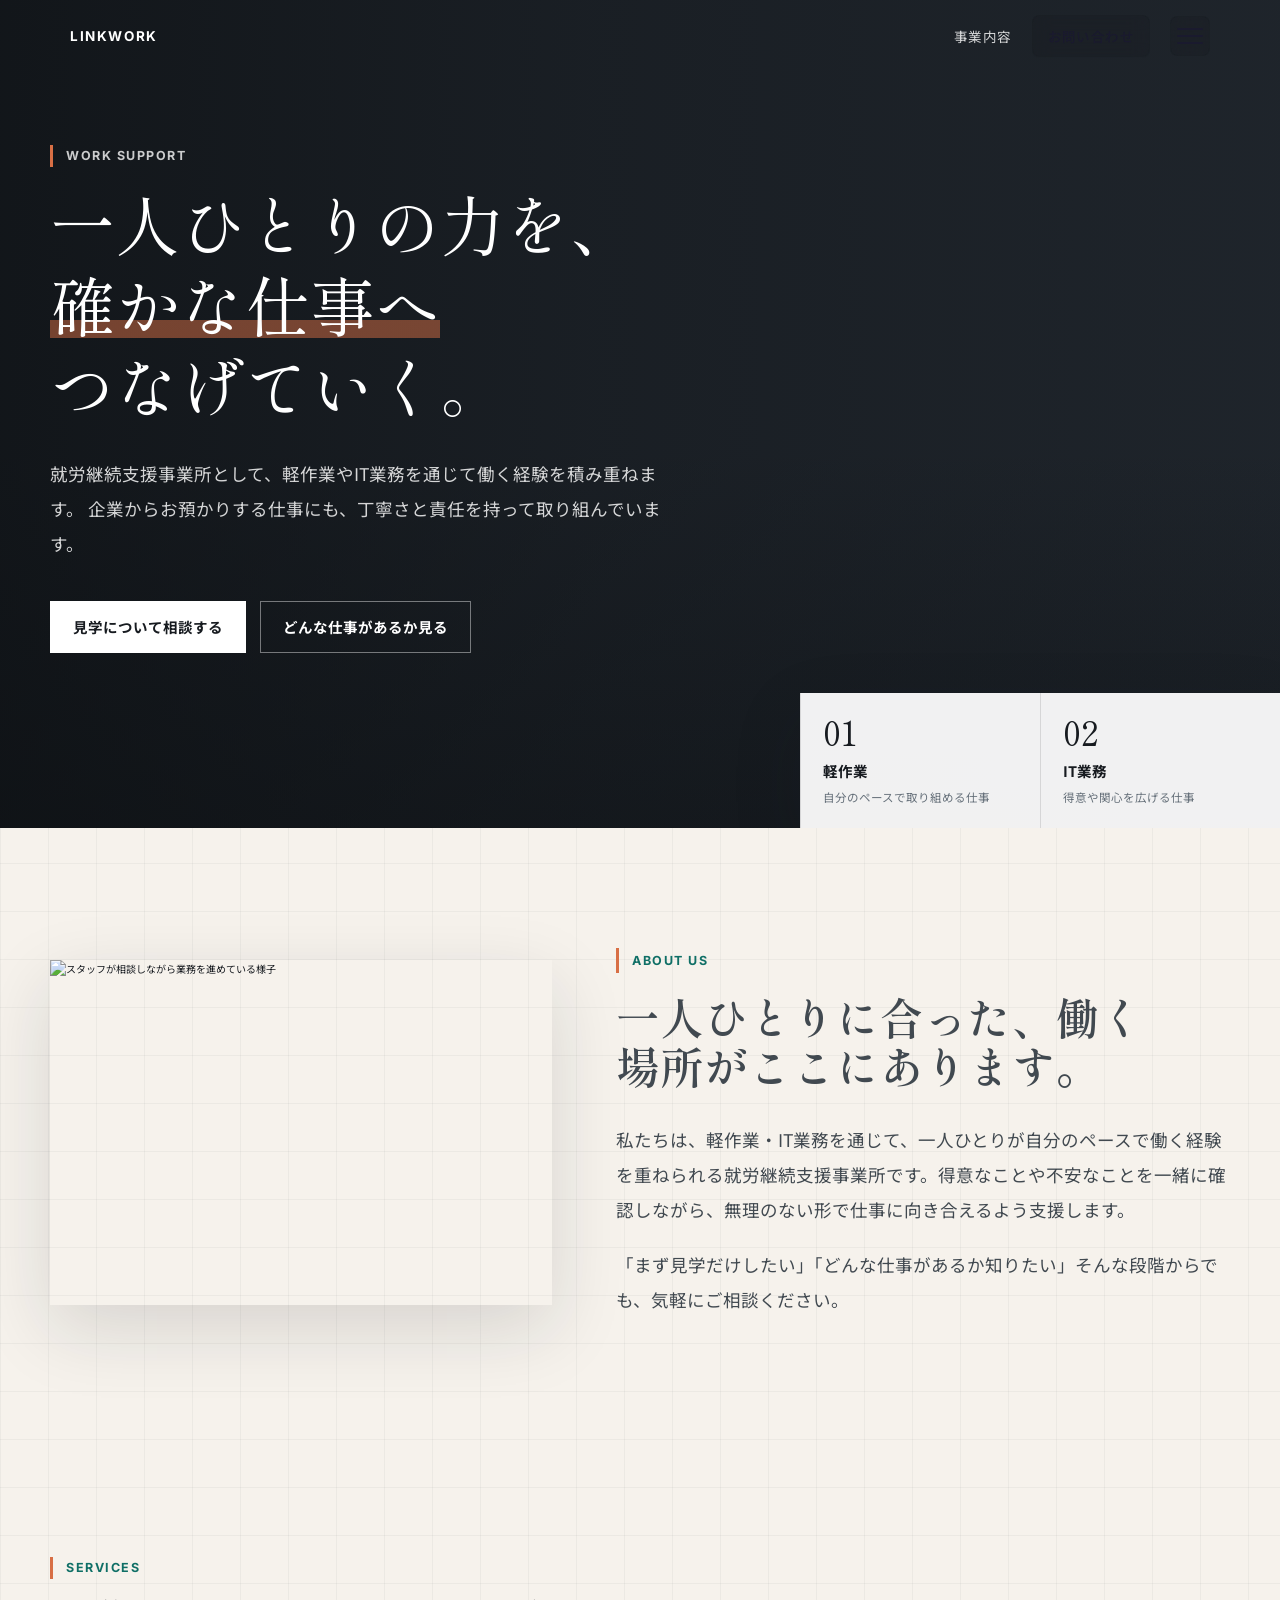
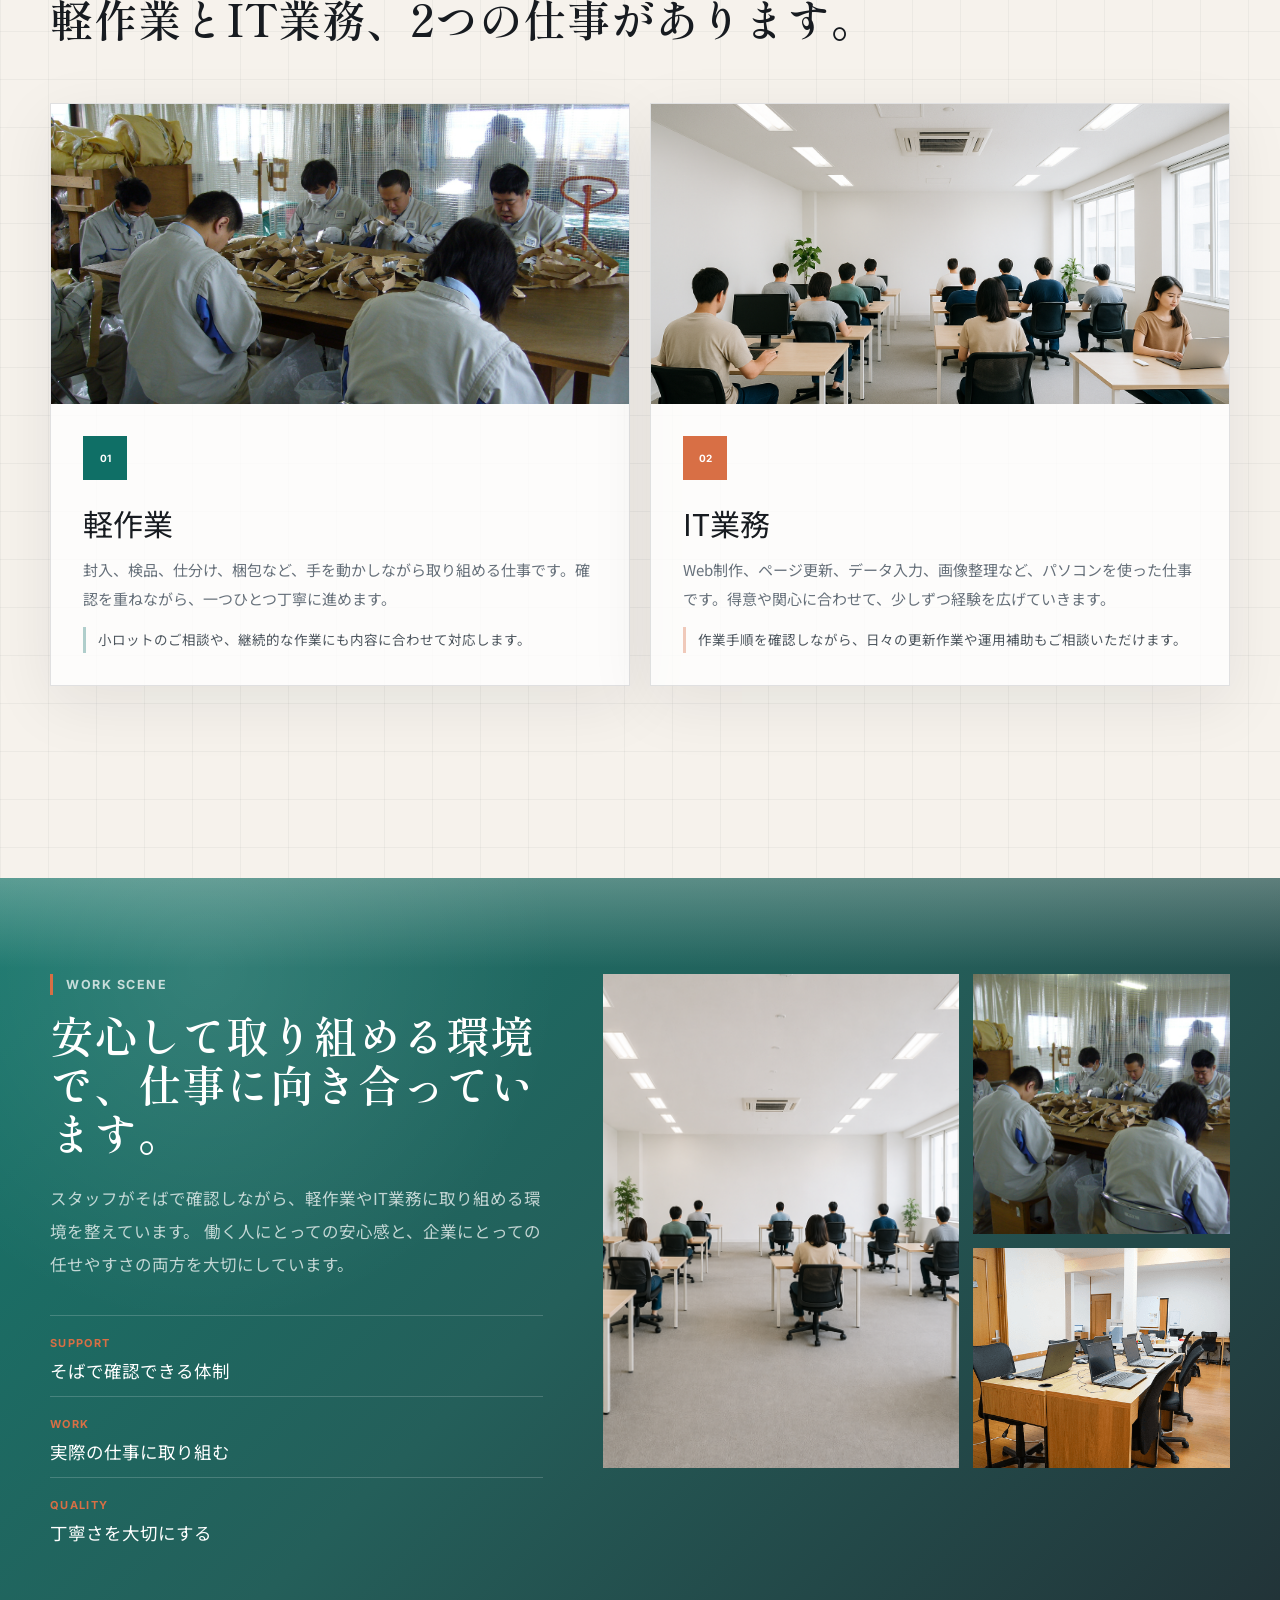
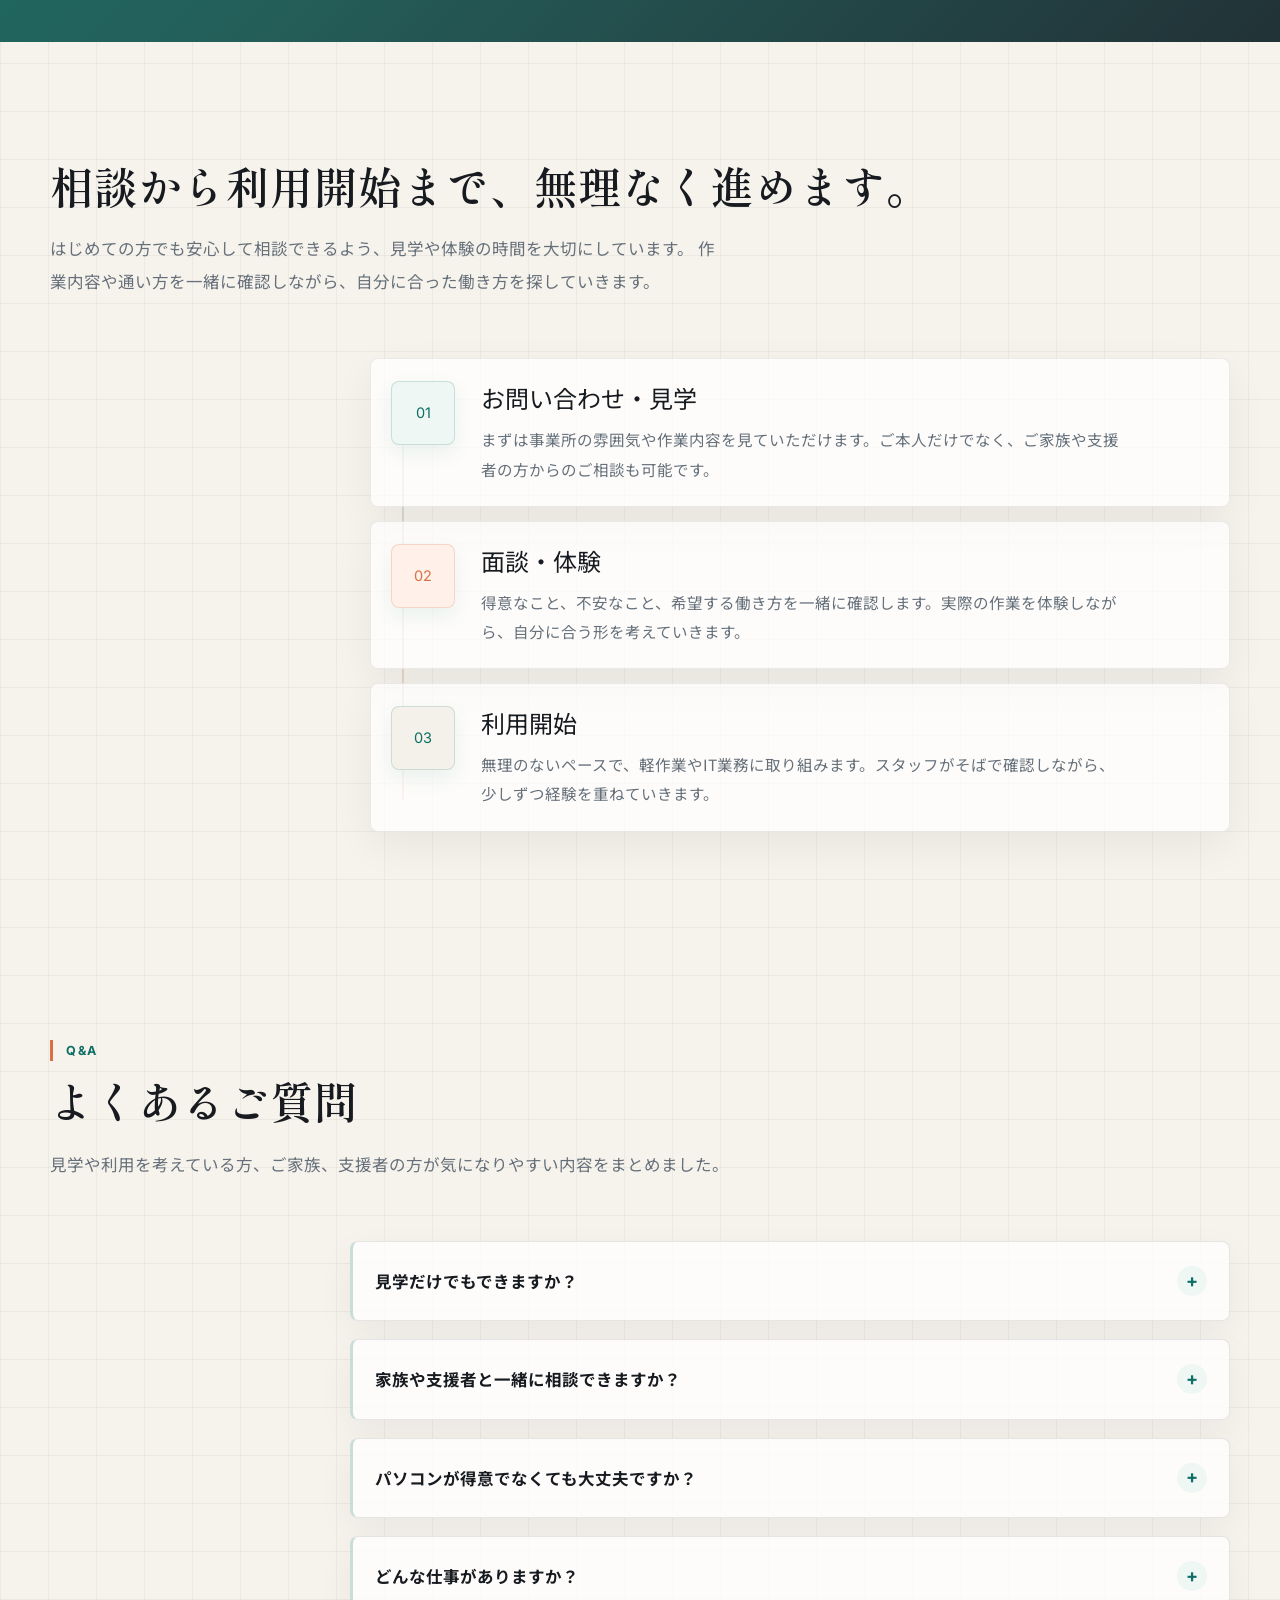
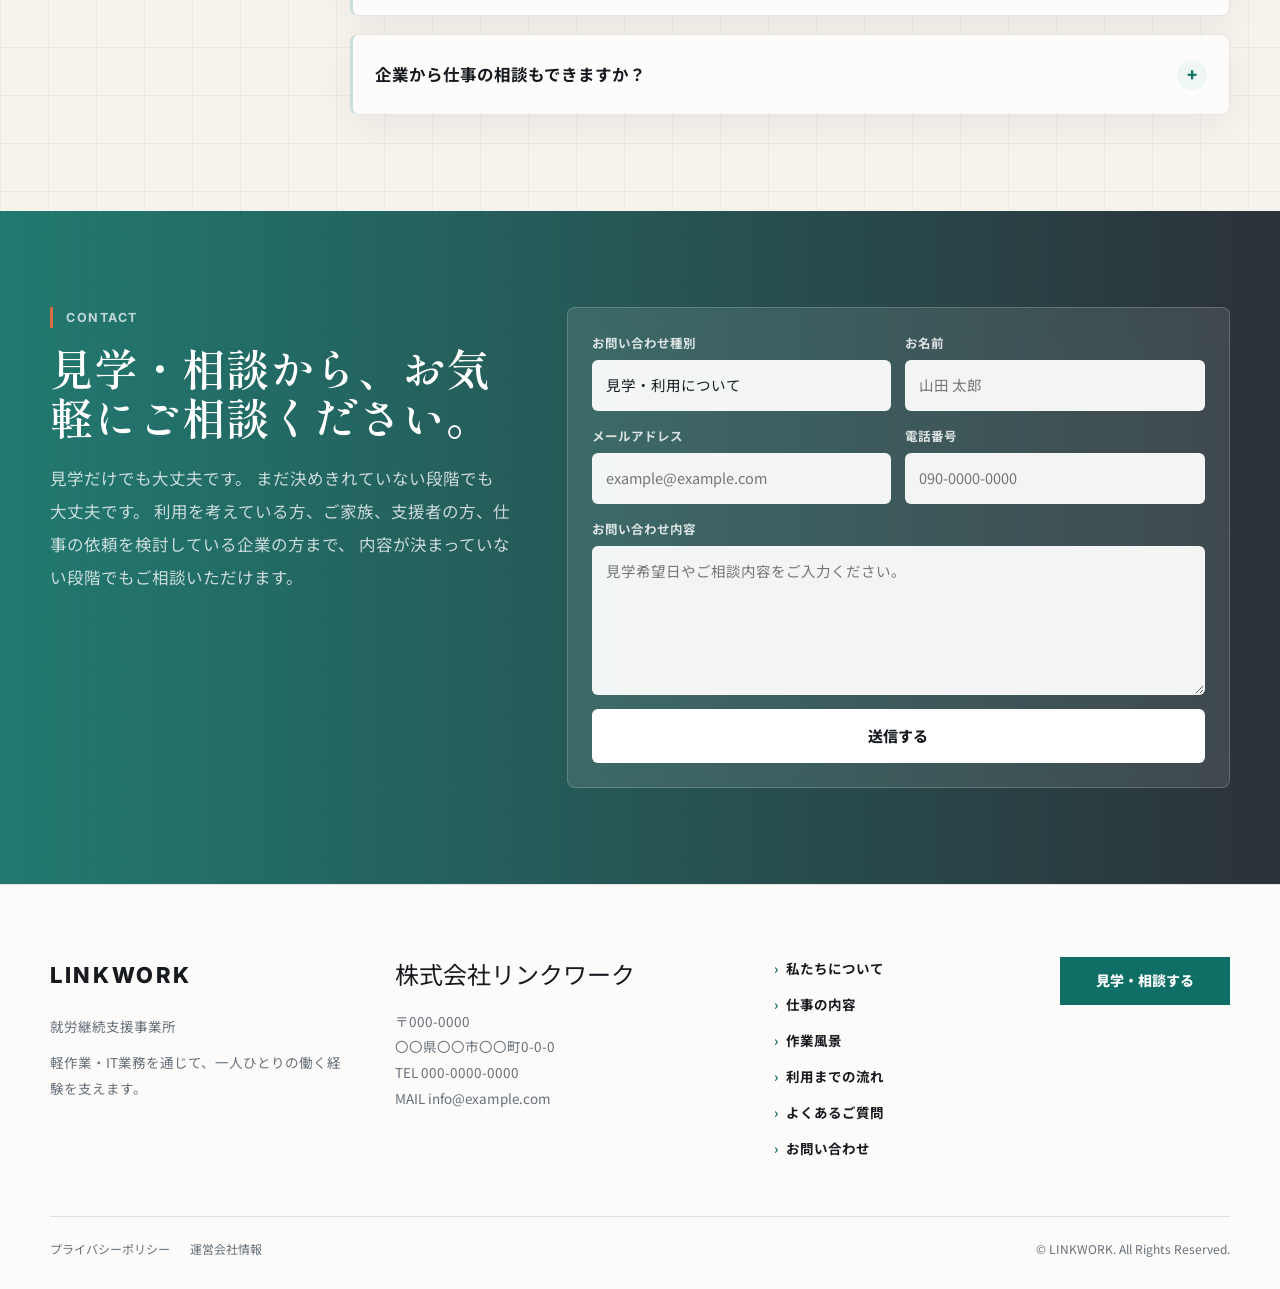
==== commit 81800820: "update" ====
--- a/index.html
+++ b/index.html
@@ -157,7 +157,6 @@
 
       <section class="home-section home-flow" id="flow">
         <div class="home-section__head">
-          <p class="home-kicker">Flow</p>
           <h2>相談から利用開始まで、無理なく進めます。</h2>
           <p class="home-section__lead">
             はじめての方でも安心して相談できるよう、見学や体験の時間を大切にしています。
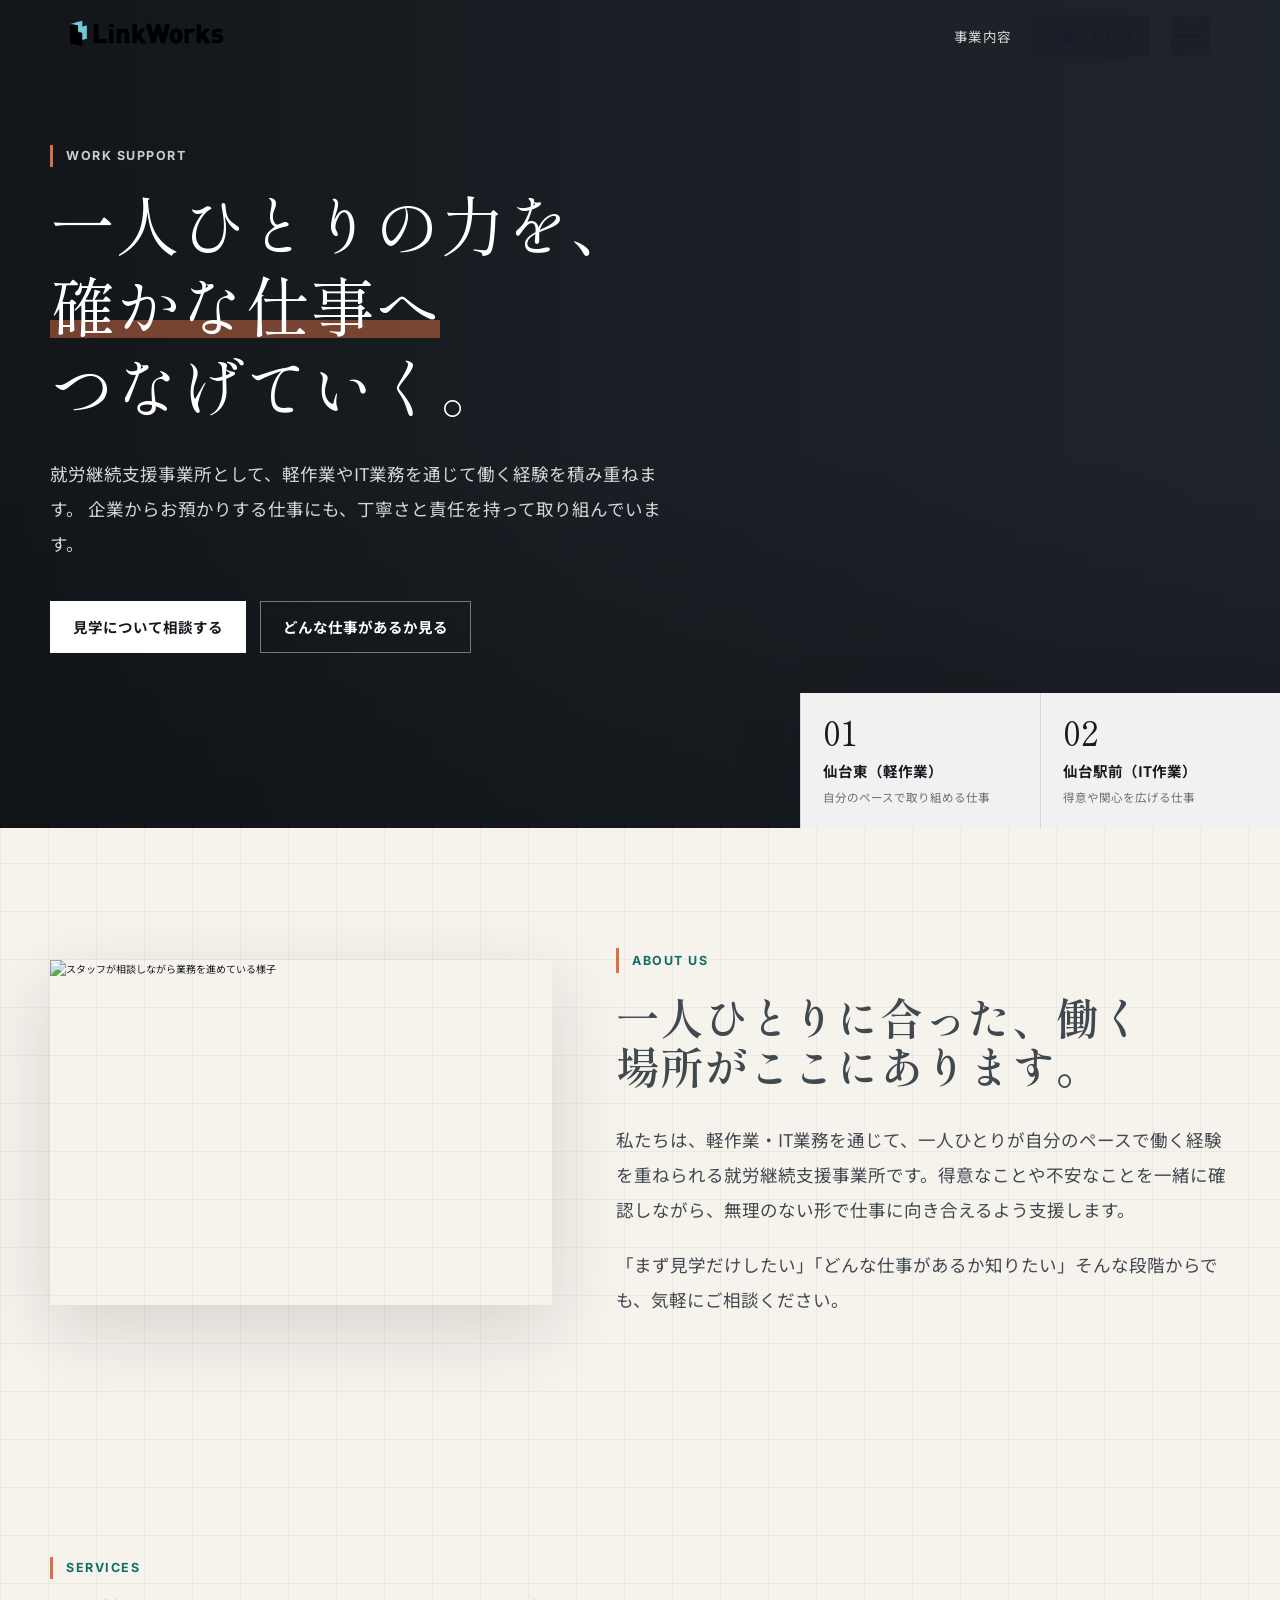
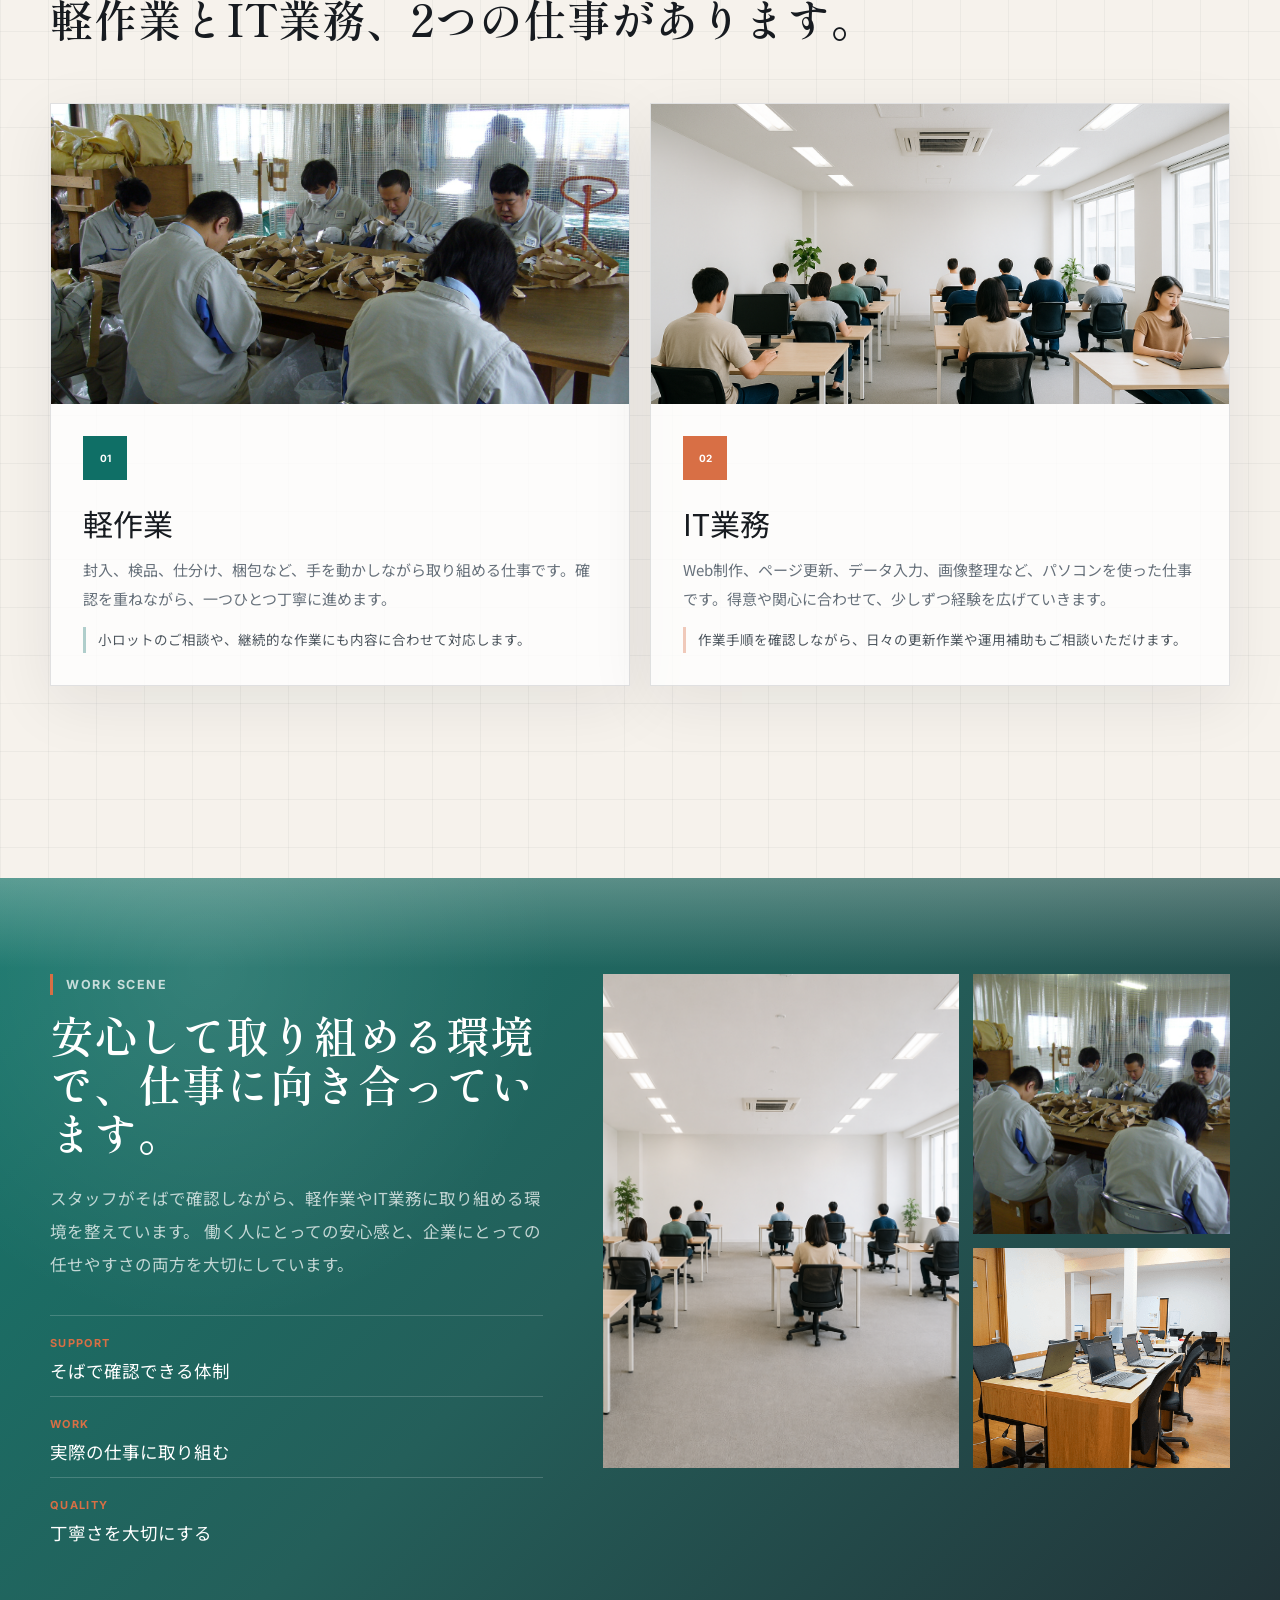
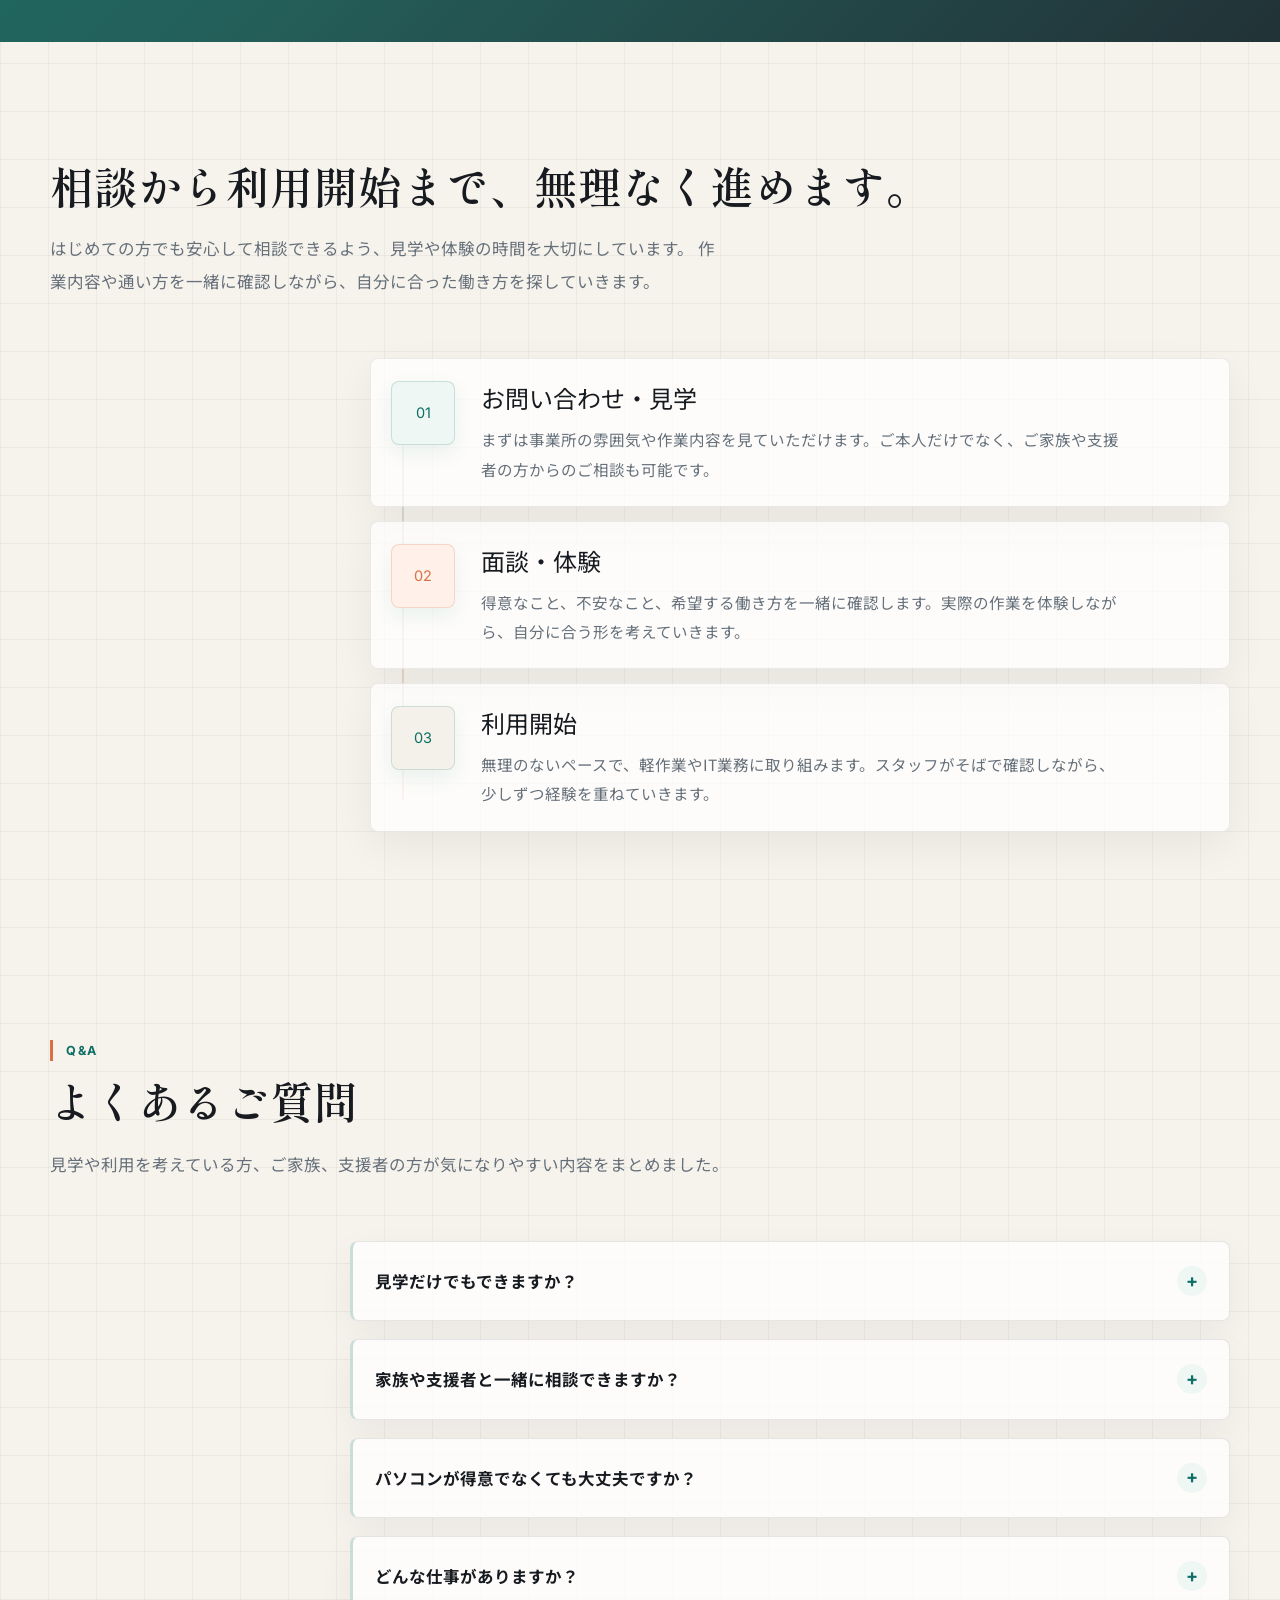
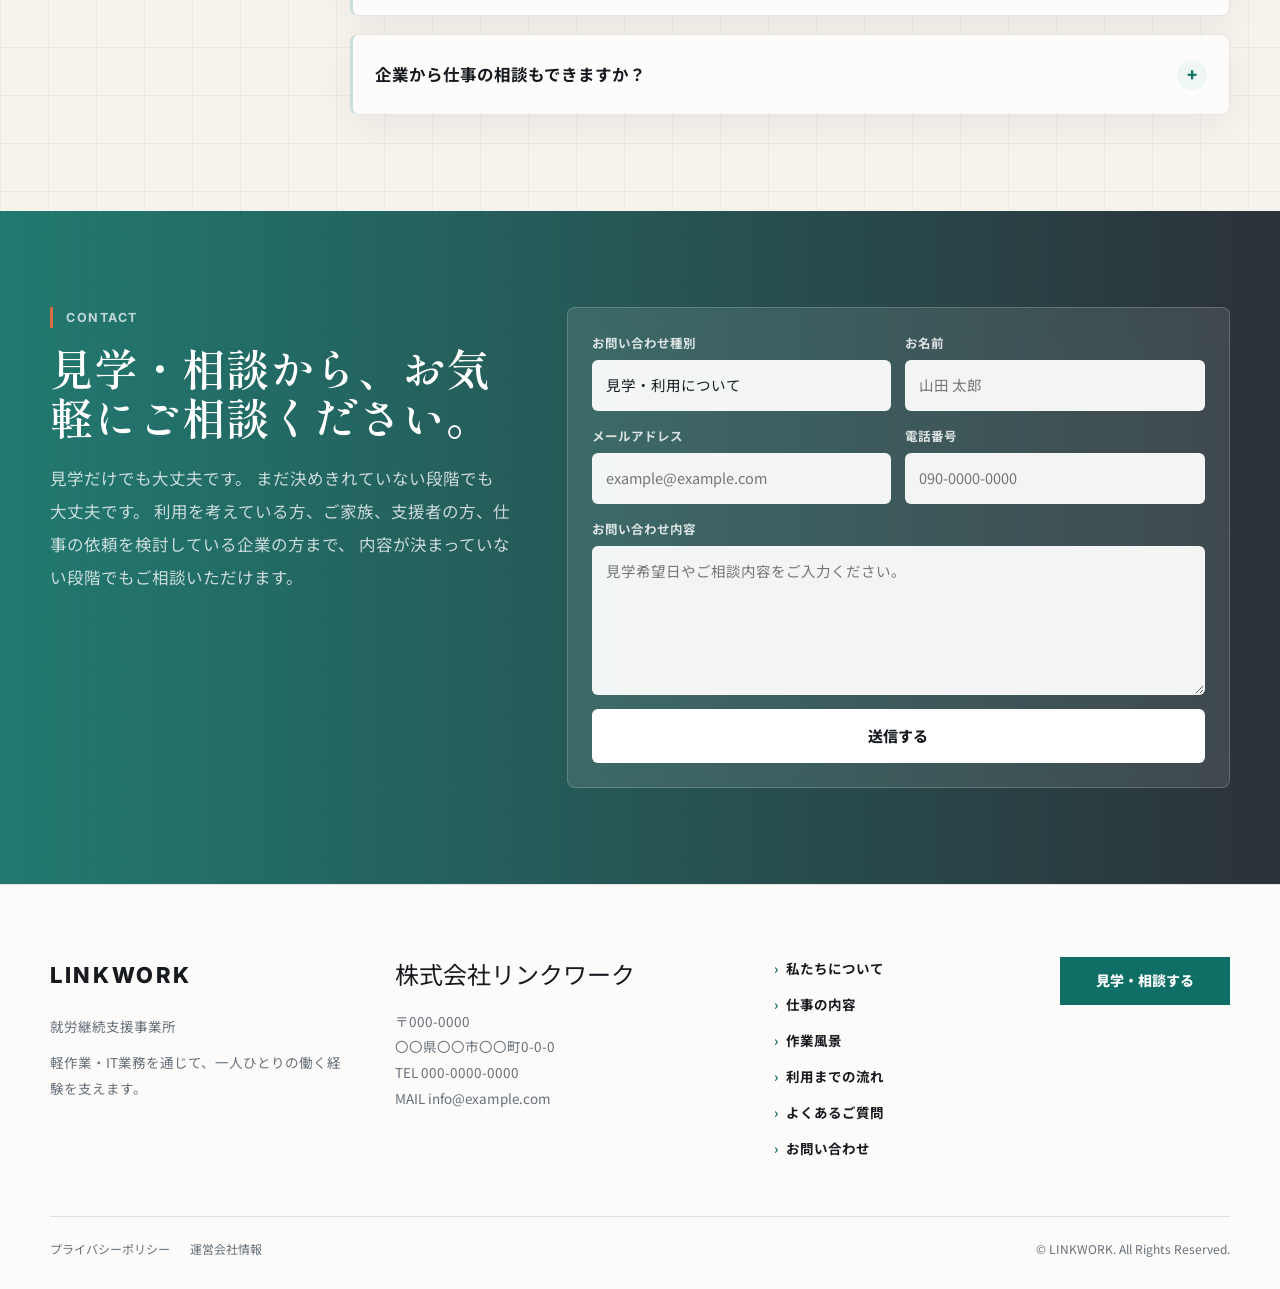
==== commit b19b1117: "update" ====
--- a/index.html
+++ b/index.html
@@ -15,7 +15,9 @@
   <body class="home-page">
     <header class="header">
       <div class="header-inner">
-        <a href="index.html" class="logo" aria-label="株式会社リンクワーク トップページ">LINKWORK</a>
+        <a href="index.html" class="logo" aria-label="株式会社リンクワーク トップページ">
+          <img src="img/ロゴ.png" alt="LinkWorks" />
+        </a>
         <div class="header-actions">
           <a href="business.html" class="nav-link">事業内容</a>
           <a href="#contact" class="nav-link nav-link--cta">お問い合わせ</a>
@@ -54,12 +56,12 @@
         <div class="home-hero__panel home-hero__panel--two" aria-label="対応業務">
           <div>
             <strong>01</strong>
-            <span>軽作業</span>
+            <span>仙台東（軽作業）</span>
             <small>自分のペースで取り組める仕事</small>
           </div>
           <div>
             <strong>02</strong>
-            <span>IT業務</span>
+            <span>仙台駅前（IT作業）</span>
             <small>得意や関心を広げる仕事</small>
           </div>
         </div>
@@ -86,11 +88,11 @@
 
       <section class="home-section home-services" id="service">
         <div class="home-section__head">
-          <p class="home-kicker">Services</p>
-          <h2>軽作業とIT業務、2つの仕事があります。</h2>
+          <p class="home-kicker js-soft-reveal">Services</p>
+          <h2 class="js-soft-reveal">軽作業とIT業務、2つの仕事があります。</h2>
         </div>
         <div class="home-service-columns">
-          <article class="home-service-feature">
+          <article class="home-service-feature js-soft-reveal">
             <div class="home-service-feature__image">
               <img src="img/軽作業風景_1.jpg" alt="軽作業をしている様子" />
             </div>
@@ -101,7 +103,7 @@
               <p class="home-service-feature__note">小ロットのご相談や、継続的な作業にも内容に合わせて対応します。</p>
             </div>
           </article>
-          <article class="home-service-feature home-service-feature--warm">
+          <article class="home-service-feature home-service-feature--warm js-soft-reveal">
             <div class="home-service-feature__image">
               <img src="img/同じほうこうをむいているIT.png" alt="IT業務に取り組む様子" />
             </div>
@@ -157,28 +159,28 @@
 
       <section class="home-section home-flow" id="flow">
         <div class="home-section__head">
-          <h2>相談から利用開始まで、無理なく進めます。</h2>
-          <p class="home-section__lead">
+          <h2 class="js-soft-reveal">相談から利用開始まで、無理なく進めます。</h2>
+          <p class="home-section__lead js-soft-reveal">
             はじめての方でも安心して相談できるよう、見学や体験の時間を大切にしています。
             作業内容や通い方を一緒に確認しながら、自分に合った働き方を探していきます。
           </p>
         </div>
         <div class="home-flow__timeline">
-          <article>
+          <article class="js-soft-reveal">
             <b>01</b>
             <div>
               <h3>お問い合わせ・見学</h3>
               <p>まずは事業所の雰囲気や作業内容を見ていただけます。ご本人だけでなく、ご家族や支援者の方からのご相談も可能です。</p>
             </div>
           </article>
-          <article>
+          <article class="js-soft-reveal">
             <b>02</b>
             <div>
               <h3>面談・体験</h3>
               <p>得意なこと、不安なこと、希望する働き方を一緒に確認します。実際の作業を体験しながら、自分に合う形を考えていきます。</p>
             </div>
           </article>
-          <article>
+          <article class="js-soft-reveal">
             <b>03</b>
             <div>
               <h3>利用開始</h3>
--- a/css/work.css
+++ b/css/work.css
@@ -65,11 +65,16 @@
 }
 
 .logo {
-  font-family: var(--font-en);
-  font-weight: 700;
-  font-size: 1.2rem;
-  letter-spacing: 0.1em;
-  color: var(--text-primary);
+  display: inline-flex;
+  align-items: center;
+  width: clamp(13.2rem, 12vw, 17rem);
+  min-width: 0;
+}
+
+.logo img {
+  width: 100%;
+  height: auto;
+  object-fit: contain;
 }
 
 .nav {
@@ -125,9 +130,7 @@
 }
 
 .home-page .logo {
-  color: #fff;
-  font-size: 1.35rem;
-  letter-spacing: 0.12em;
+  width: clamp(13.2rem, 12vw, 17rem);
 }
 
 .header-actions {
